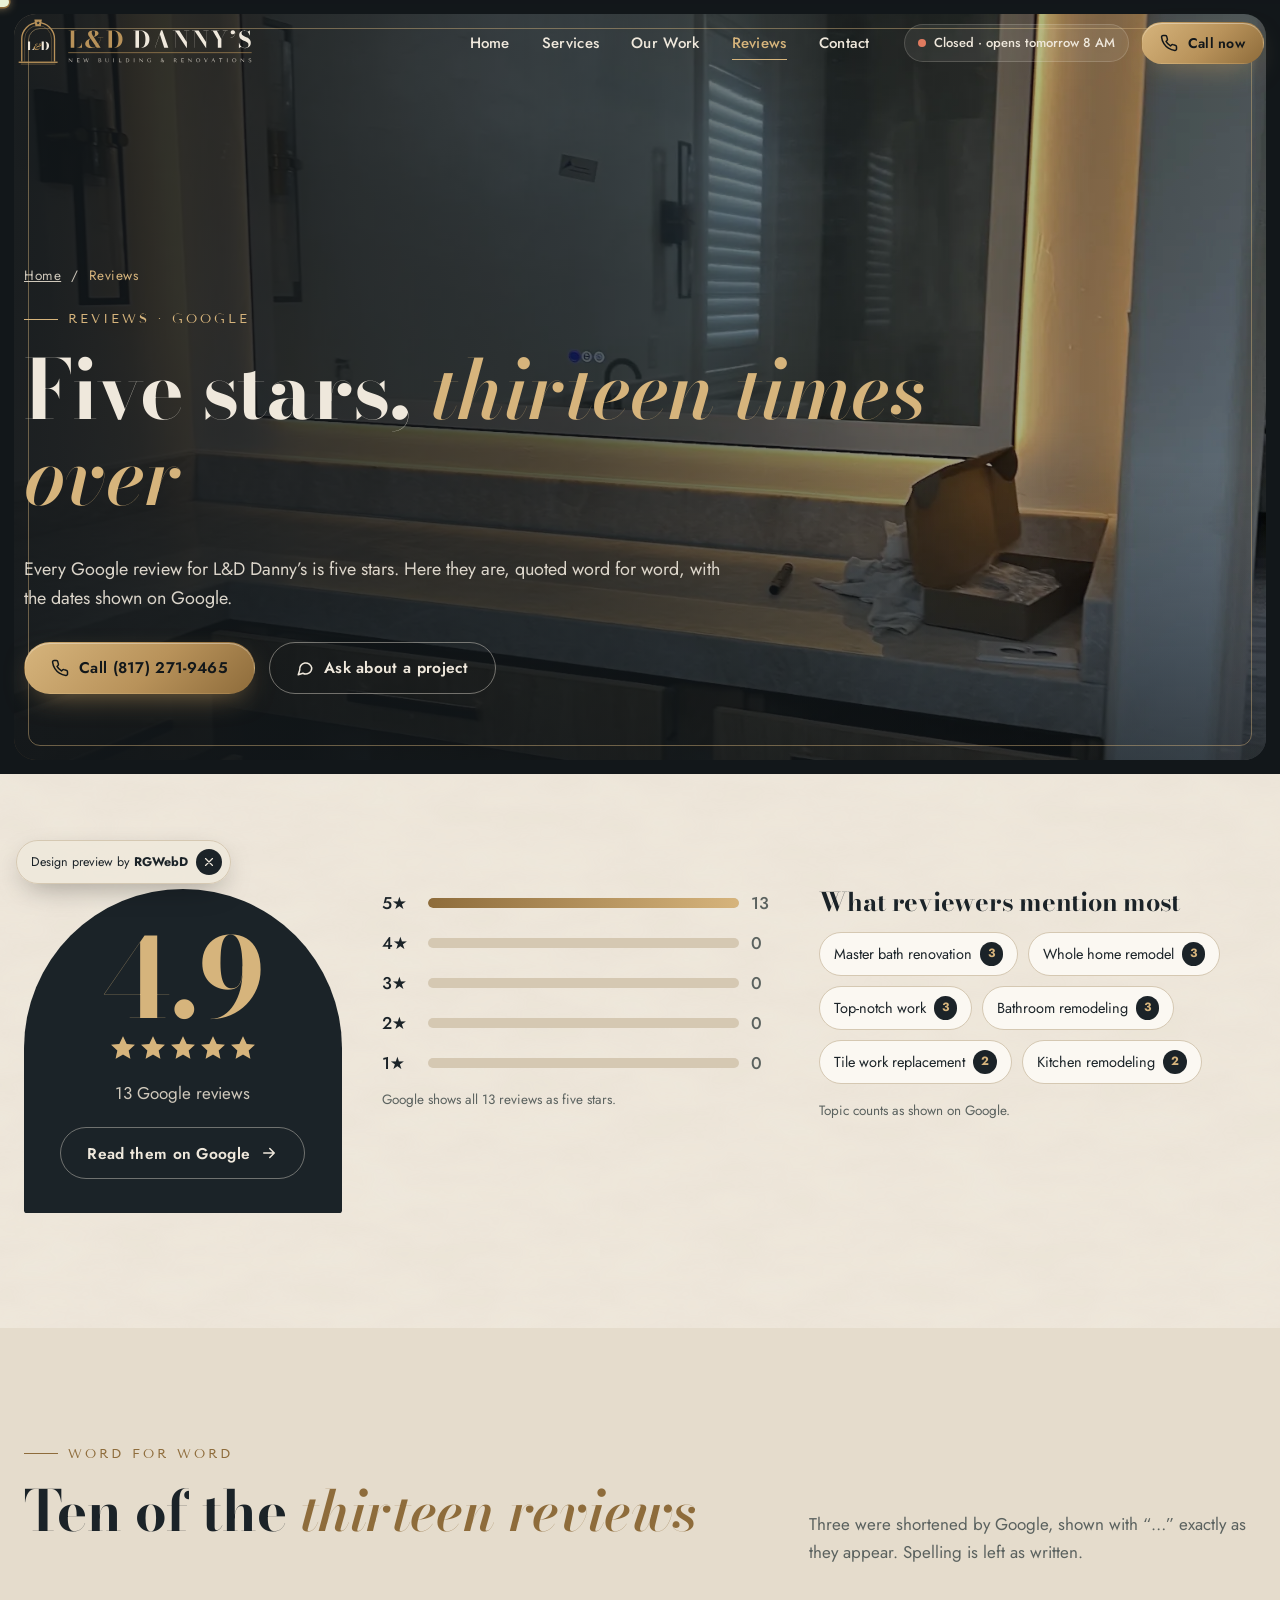
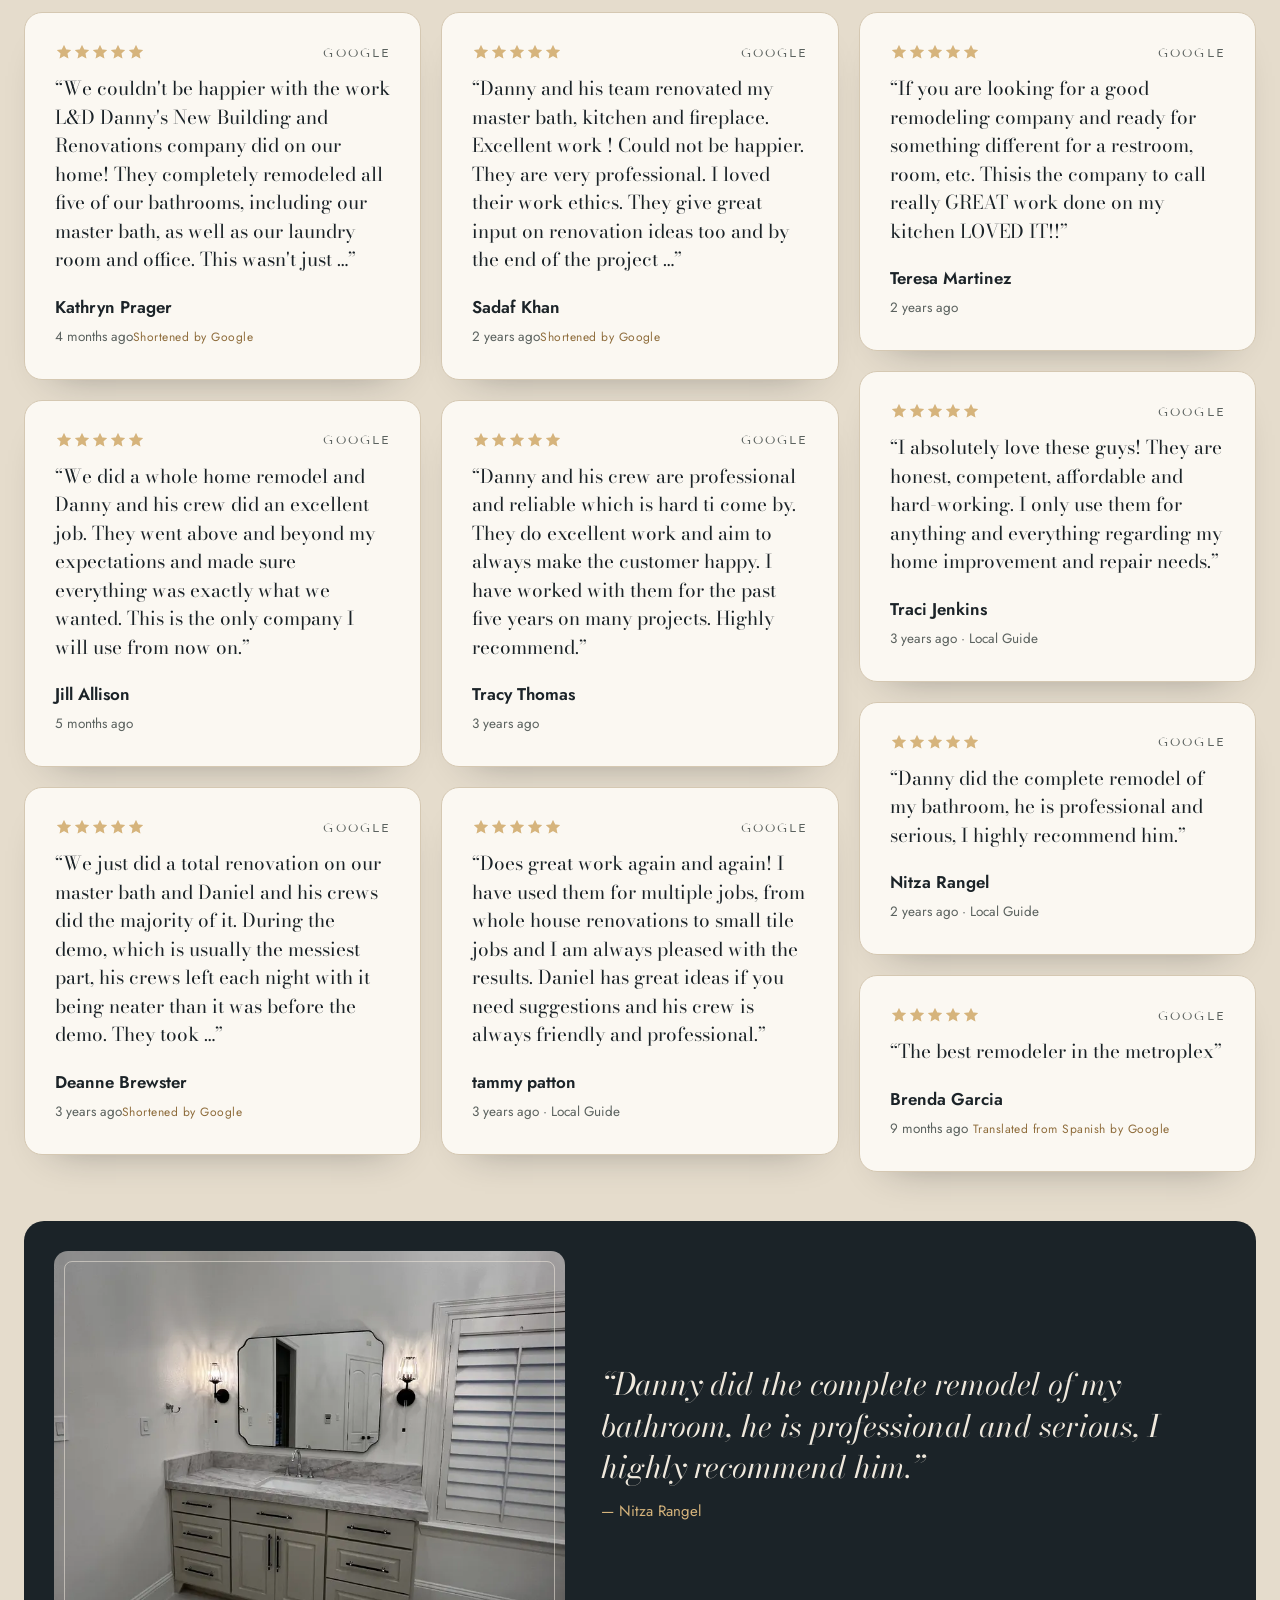
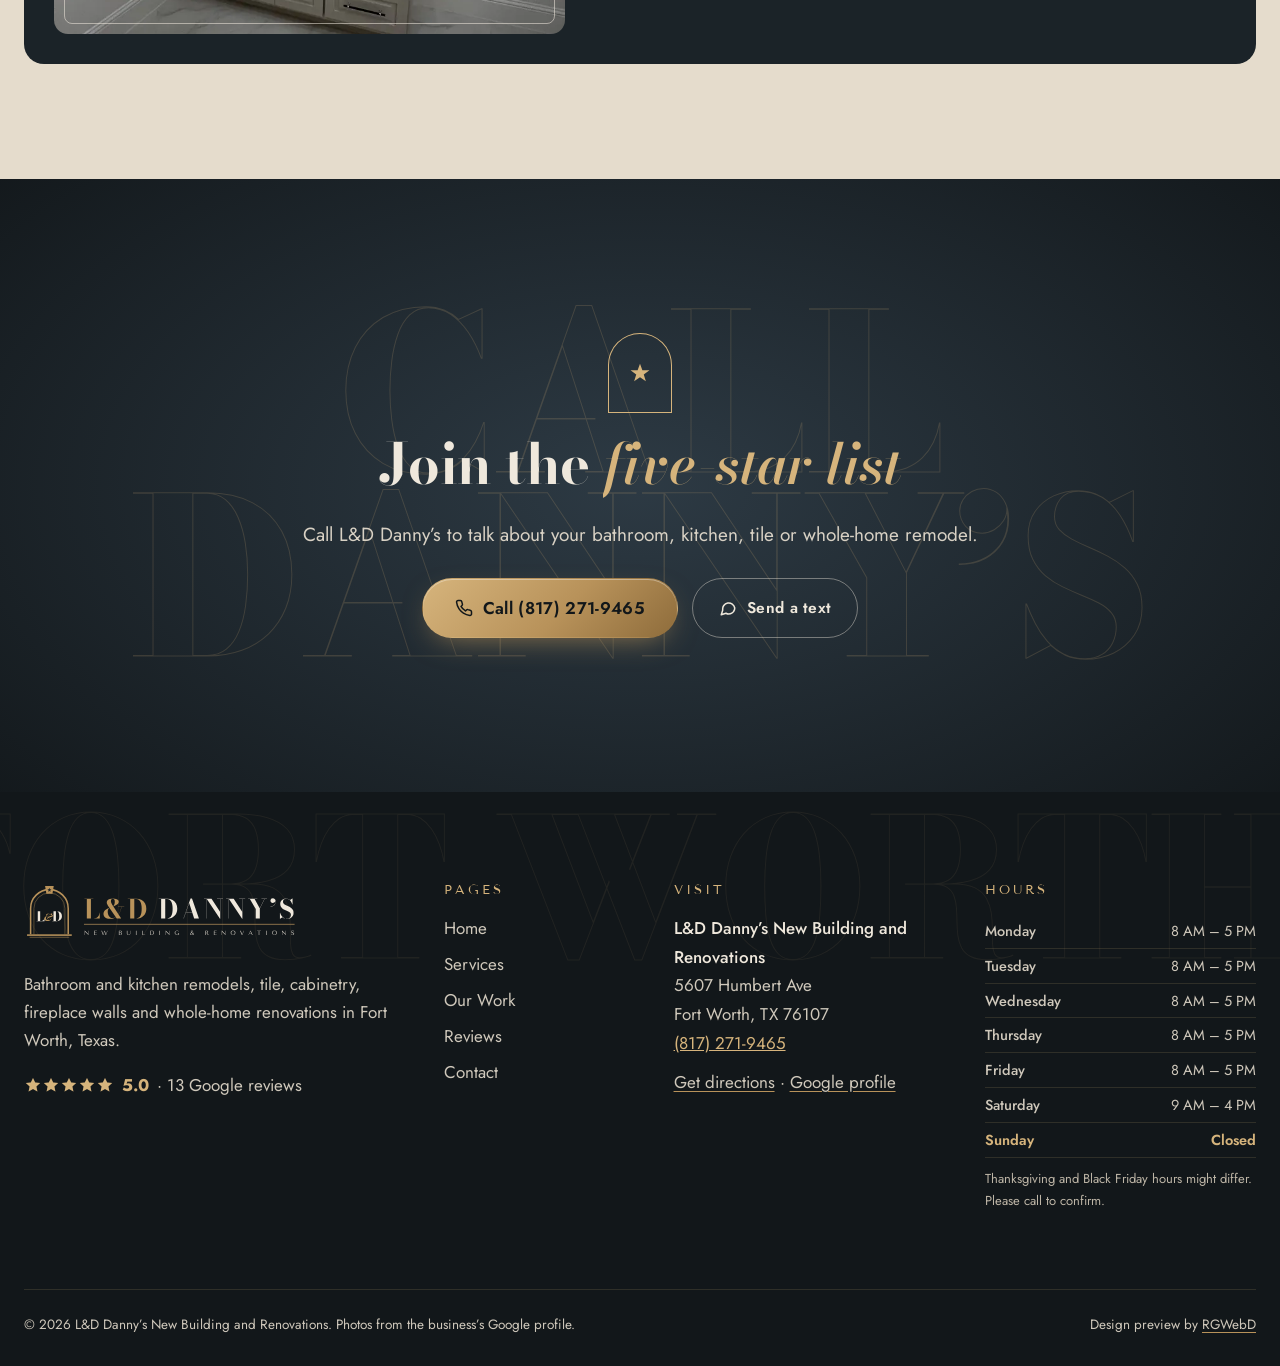
==== reviews.html @ 27d524bd "L&D Danny's demo site: first build" ====
<!doctype html><html lang="en"><head><meta charset="utf-8"><meta name="viewport" content="width=device-width,initial-scale=1">
<title>Reviews: 5.0 Stars on Google | L&amp;D Danny’s, Fort Worth</title><meta name="description" content="All 13 Google reviews for L&amp;D Danny’s New Building and Renovations are five stars. Read them word for word."><link rel="canonical" href="https://rgwebd.github.io/lddannys/reviews.html">
<meta property="og:type" content="website"><meta property="og:site_name" content="L&amp;D Danny’s New Building and Renovations"><meta property="og:title" content="Reviews: 5.0 Stars on Google | L&amp;D Danny’s, Fort Worth"><meta property="og:description" content="All 13 Google reviews for L&amp;D Danny’s New Building and Renovations are five stars. Read them word for word."><meta property="og:url" content="https://rgwebd.github.io/lddannys/reviews.html"><meta property="og:image" content="https://rgwebd.github.io/lddannys/assets/og-image.jpg"><meta property="og:image:width" content="1200"><meta property="og:image:height" content="630">
<meta name="twitter:card" content="summary_large_image"><meta name="twitter:title" content="Reviews: 5.0 Stars on Google | L&amp;D Danny’s, Fort Worth"><meta name="twitter:description" content="All 13 Google reviews for L&amp;D Danny’s New Building and Renovations are five stars. Read them word for word."><meta name="twitter:image" content="https://rgwebd.github.io/lddannys/assets/og-image.jpg">
<meta name="theme-color" content="#1B2328"><link rel="icon" href="favicon.ico" sizes="any"><link rel="icon" type="image/svg+xml" href="assets/brand/favicon.svg"><link rel="apple-touch-icon" href="apple-touch-icon.png">
<link rel="preconnect" href="https://fonts.googleapis.com"><link rel="preconnect" href="https://fonts.gstatic.com" crossorigin>
<link rel="stylesheet" href="https://fonts.googleapis.com/css2?family=Bodoni+Moda:ital,opsz,wght@0,6..96,500..800;1,6..96,500..700&family=Jost:wght@400;500;600&family=Tenor+Sans&display=swap">
<link rel="stylesheet" href="assets/styles.css"><script type="application/ld+json">{"@context": "https://schema.org", "@type": ["HomeAndConstructionBusiness", "GeneralContractor"], "@id": "https://rgwebd.github.io/lddannys/#business", "name": "L&D Danny’s New Building and Renovations", "alternateName": "L&D DANNY’S NEW BUILDING AND RENOVATIONS", "url": "https://rgwebd.github.io/lddannys/", "telephone": "+1-817-271-9465", "image": ["https://rgwebd.github.io/lddannys/assets/img/g08-1600.webp", "https://rgwebd.github.io/lddannys/assets/img/g15-1600.webp"], "logo": "https://rgwebd.github.io/lddannys/assets/brand/favicon-512.png", "address": {"@type": "PostalAddress", "streetAddress": "5607 Humbert Ave", "addressLocality": "Fort Worth", "addressRegion": "TX", "postalCode": "76107", "addressCountry": "US"}, "geo": {"@type": "GeoCoordinates", "latitude": 32.7185411, "longitude": -97.4066008}, "hasMap": "https://www.google.com/maps/place/L%26D+DANNY%E2%80%99S+NEW+BUILDING+AND+RENOVATIONS/@32.7185411,-97.4066008,14z/data=!4m6!3m5!1s0x864e73c94cb11ab7:0x7b06e44c6ac338e5!8m2!3d32.7185411!4d-97.4066008!16s%2Fg%2F11v3kzjpg_", "areaServed": {"@type": "City", "name": "Fort Worth, TX"}, "openingHoursSpecification": [{"@type": "OpeningHoursSpecification", "dayOfWeek": ["Monday", "Tuesday", "Wednesday", "Thursday", "Friday"], "opens": "08:00", "closes": "17:00"}, {"@type": "OpeningHoursSpecification", "dayOfWeek": "Saturday", "opens": "09:00", "closes": "16:00"}], "aggregateRating": {"@type": "AggregateRating", "ratingValue": "5.0", "reviewCount": 13, "bestRating": "5", "worstRating": "1"}, "amenityFeature": [{"@type": "LocationFeatureSpecification", "name": "Wheelchair-accessible entrance", "value": true}, {"@type": "LocationFeatureSpecification", "name": "Wheelchair-accessible parking lot", "value": true}], "knowsAbout": ["Bathroom remodeling", "Master bath renovation", "Kitchen remodeling", "Tile installation", "Cabinetry and vanities", "Fireplace and feature walls", "Whole-home remodeling"], "hasOfferCatalog": {"@type": "OfferCatalog", "name": "Remodeling services", "itemListElement": [{"@type": "Offer", "itemOffered": {"@type": "Service", "name": "Bathroom remodels"}}, {"@type": "Offer", "itemOffered": {"@type": "Service", "name": "Kitchen remodels"}}, {"@type": "Offer", "itemOffered": {"@type": "Service", "name": "Tile work"}}, {"@type": "Offer", "itemOffered": {"@type": "Service", "name": "Cabinetry and vanities"}}, {"@type": "Offer", "itemOffered": {"@type": "Service", "name": "Fireplace and feature walls"}}, {"@type": "Offer", "itemOffered": {"@type": "Service", "name": "Whole-home remodels"}}]}, "review": [{"@type": "Review", "author": {"@type": "Person", "name": "Kathryn Prager"}, "reviewRating": {"@type": "Rating", "ratingValue": "5", "bestRating": "5"}, "reviewBody": "We couldn't be happier with the work L&D Danny's New Building and Renovations company did on our home! They completely remodeled all five of our bathrooms, including our master bath, as well as our laundry room and office. This wasn't just …", "publisher": {"@type": "Organization", "name": "Google"}}, {"@type": "Review", "author": {"@type": "Person", "name": "Jill Allison"}, "reviewRating": {"@type": "Rating", "ratingValue": "5", "bestRating": "5"}, "reviewBody": "We did a whole home remodel and Danny and his crew did an excellent job. They went above and beyond my expectations and made sure everything was exactly what we wanted. This is the only company I will use from now on.", "publisher": {"@type": "Organization", "name": "Google"}}, {"@type": "Review", "author": {"@type": "Person", "name": "Deanne Brewster"}, "reviewRating": {"@type": "Rating", "ratingValue": "5", "bestRating": "5"}, "reviewBody": "We just did a total renovation on our master bath and Daniel and his crews did the majority of it. During the demo, which is usually the messiest part, his crews left each night with it being neater than it was before the demo. They took …", "publisher": {"@type": "Organization", "name": "Google"}}, {"@type": "Review", "author": {"@type": "Person", "name": "Sadaf Khan"}, "reviewRating": {"@type": "Rating", "ratingValue": "5", "bestRating": "5"}, "reviewBody": "Danny and his team renovated my master bath, kitchen and fireplace. Excellent work ! Could not be happier. They are very professional. I loved their work ethics. They give great input on renovation ideas too and by the end of the project …", "publisher": {"@type": "Organization", "name": "Google"}}, {"@type": "Review", "author": {"@type": "Person", "name": "Tracy Thomas"}, "reviewRating": {"@type": "Rating", "ratingValue": "5", "bestRating": "5"}, "reviewBody": "Danny and his crew are professional and reliable which is hard ti come by. They do excellent work and aim to always make the customer happy. I have worked with them for the past five years on many projects. Highly recommend.", "publisher": {"@type": "Organization", "name": "Google"}}, {"@type": "Review", "author": {"@type": "Person", "name": "tammy patton"}, "reviewRating": {"@type": "Rating", "ratingValue": "5", "bestRating": "5"}, "reviewBody": "Does great work again and again! I have used them for multiple jobs, from whole house renovations to small tile jobs and I am always pleased with the results. Daniel has great ideas if you need suggestions and his crew is always friendly and professional.", "publisher": {"@type": "Organization", "name": "Google"}}, {"@type": "Review", "author": {"@type": "Person", "name": "Teresa Martinez"}, "reviewRating": {"@type": "Rating", "ratingValue": "5", "bestRating": "5"}, "reviewBody": "If you are looking for a good remodeling company and ready for something different for a restroom, room, etc. Thisis the company to call really GREAT work done on my kitchen LOVED IT!!", "publisher": {"@type": "Organization", "name": "Google"}}, {"@type": "Review", "author": {"@type": "Person", "name": "Traci Jenkins"}, "reviewRating": {"@type": "Rating", "ratingValue": "5", "bestRating": "5"}, "reviewBody": "I absolutely love these guys! They are honest, competent, affordable and hard-working. I only use them for anything and everything regarding my home improvement and repair needs.", "publisher": {"@type": "Organization", "name": "Google"}}, {"@type": "Review", "author": {"@type": "Person", "name": "Nitza Rangel"}, "reviewRating": {"@type": "Rating", "ratingValue": "5", "bestRating": "5"}, "reviewBody": "Danny did the complete remodel of my bathroom, he is professional and serious, I highly recommend him.", "publisher": {"@type": "Organization", "name": "Google"}}, {"@type": "Review", "author": {"@type": "Person", "name": "Brenda Garcia"}, "reviewRating": {"@type": "Rating", "ratingValue": "5", "bestRating": "5"}, "reviewBody": "The best remodeler in the metroplex", "publisher": {"@type": "Organization", "name": "Google"}}]}</script><script type="application/ld+json">{"@context": "https://schema.org", "@type": "BreadcrumbList", "itemListElement": [{"@type": "ListItem", "position": 1, "name": "Home", "item": "https://rgwebd.github.io/lddannys/"}, {"@type": "ListItem", "position": 2, "name": "Reviews", "item": "https://rgwebd.github.io/lddannys/reviews.html"}]}</script></head>
<body class="inner"><a class="skip" href="#main">Skip to content</a>
<div class="lvl" aria-hidden="true"><i></i><b></b></div>
<header class="hdr"><div class="hdr-in">
<a class="brand" href="index.html" aria-label="L&amp;D Danny’s home"><svg class="lgo" role="img" aria-label="L&amp;D Danny’s New Building and Renovations" xmlns="http://www.w3.org/2000/svg" viewBox="0 0 538 122" width="538" height="122"><g transform="translate(0,0) scale(0.5)"><path d="M26 206 V104.0 A74.0 74.0 0 0 1 174 104.0 V206" fill="none" stroke="#B8925A" stroke-width="6" stroke-linejoin="miter"/><path d="M39 206 V104.0 A61.0 61.0 0 0 1 161 104.0 V206" fill="none" stroke="#B8925A" stroke-width="1.6"/><path d="M83.0 16 H117.0 L112.0 46 H88.0Z" fill="#B8925A"/><path d="M100.00,22.90 L102.12,28.58 L108.18,28.84 L103.44,32.62 L105.05,38.46 L100.00,35.11 L94.95,38.46 L96.56,32.62 L91.82,28.84 L97.88,28.58Z" fill="#1B2328"/><rect x="12" y="206" width="176" height="6" fill="#B8925A"/><rect x="22" y="216" width="156" height="2" fill="#B8925A"/><path d="M49.4719217108494 154.0V153.6099031982422H54.1531277655369V115.3900968017578H49.4719217108494V115.0H68.3407742499119V115.3900968017578H63.66774238956034V153.6099031982422H67.6283481144911Q70.40488674286811 153.6099031982422 72.57081020478218 152.7797741699219Q74.73673366669624 151.94964514160156 76.30956386689155 150.4338645019531Q77.88239406708686 148.91808386230468 78.87891460885538 146.84404193115233Q79.87543515062391 144.77 80.29413607835829 142.3H80.6864236081025V154.0Z M129.0225822476657 115.0Q135.38646123233377 115.0 139.91658233089044 117.4087451171875Q144.44670342944713 119.817490234375 146.85576754551056 124.19942651367188Q149.26483166157396 128.58136279296875 149.26483166157396 134.5Q149.26483166157396 138.94547790527344 147.8247995841609 142.53254162597656Q146.38476750674783 146.1196053466797 143.71748076358378 148.68596197509765Q141.05019402041972 151.25231860351562 137.32320018497052 152.6261593017578Q133.59620634952128 154.0 129.0175054217869 154.0H111.41120171084941V153.6099031982422H116.0924077655369V115.3900968017578H111.41120171084941V115.0ZM125.60702238956034 153.6099031982422H129.0175054217869Q131.7490717059666 153.6099031982422 133.61259996524393 152.13011614990234Q135.4761282245213 150.6503291015625 136.5965228778416 148.03216845703125Q137.7169175311619 145.4140078125 138.21466264834942 141.94387030029296Q138.7124077655369 138.47373278808593 138.7124077655369 134.49108709716796Q138.7124077655369 130.52148980025203 138.1461785785252 127.05662477460731Q137.57994939151348 123.5917597489626 136.40152287784161 120.97071532370005Q135.22309636416972 118.3496708984375 133.39508403506818 116.86988385009765Q131.5670717059666 115.3900968017578 129.0175054217869 115.3900968017578H125.60702238956034Z" fill="#EFE8DC"/><path d="M101.526160390625 144.40183504882813Q101.20979041015624 145.03457005859377 100.56488789550781 145.72814259277345Q99.91998538085937 146.42171512695313 98.9141003515625 146.89626514648438Q97.90821532226562 147.37081516601563 96.5048403125 147.37081516601563Q95.3123802734375 147.37081516601563 94.19698522460936 146.92060263183595Q93.08159017578124 146.47039009765626 92.35962514648438 145.4523400390625Q91.6376601171875 144.43428998046875 91.6376601171875 142.7632249121094Q91.6376601171875 140.24850491210938 93.45069261230468 138.48415481445312Q95.26372510742186 136.7198047167969 98.73564526367187 135.58412471679688Q99.83075041015624 135.22719968750002 101.15300541992187 134.80537469726562Q102.4752604296875 134.38354970703125 103.898920390625 133.92116224121094Q105.3225803515625 133.45877477539062 106.72596031249999 132.97204982421874Q108.12934027343749 132.4853248730469 109.38669532226561 132.03104990234377Q110.55482530273437 131.5848849511719 111.68238538085937 131.0576Q112.80994545898437 130.53031504882813 113.56435304199218 129.73128255371094Q114.31876062499998 128.93225005859375 114.31876062499998 127.69923497070313Q114.31876062499998 126.14984495117189 113.15063312011718 125.24129748535157Q111.98250561523437 124.33275001953126 110.303320625 124.33275001953126Q109.49211072265624 124.33275001953126 109.12707567382812 124.57611497070313Q110.01126584960937 124.94115001953126 110.4452484423828 125.56171009765626Q110.87923103515624 126.18227017578126 110.87923103515624 126.94478530273439Q110.87923103515624 127.82087041015626 110.34790097656249 128.49416046875Q109.81657091796873 129.16745052734376 108.98915583007812 129.5284330419922Q108.16174074218749 129.88941555664064 107.25320565429686 129.88941555664064Q105.97153044921873 129.88941555664064 105.14006282714843 129.17557044921875Q104.30859520507812 128.4617253417969 104.30859520507812 127.30983520507813Q104.30859520507812 126.1985001171875 105.02650274902342 125.42786506835938Q105.74441029296874 124.65723001953126 106.82329540039062 124.24352Q107.63449044921875 123.89470499023439 108.53086050781249 123.7851924951172Q109.42723056640624 123.67568000000001 110.12486553710937 123.67568000000001Q111.69859056640624 123.67568000000001 112.94377811035156 124.19890251464844Q114.18896565429687 124.72212502929688 114.91093068359373 125.89430259277344Q115.63289571289062 127.06648015625001 115.63289571289062 129.07824031250001Q115.63289571289062 131.195440625 114.76087056640624 132.70425826660158Q113.88884541992186 134.21307590820314 112.17318267089843 135.31630345214845Q110.45751992187499 136.41953099609375 107.934719609375 137.3361860058594Q106.81526459960936 137.7661259667969 105.50110970703125 138.2244608984375Q104.18695481445312 138.68279583007813 102.79573245605468 139.13707575195315Q101.40451009765624 139.59135567382813 100.07413021484373 140.03346561523438Q98.74375033203124 140.47557555664062 97.57562035156249 140.88929052734375Q96.52107025390625 141.2381055371094 95.6530803125 141.70860302246095Q94.78509037109374 142.1791005078125 94.28213795410156 142.82806545898438Q93.77918553710937 143.47703041015626 93.77918553710937 144.34502530273437Q93.77918553710937 145.5456052636719 94.67962298339843 146.07289269042968Q95.58006042968749 146.6001801171875 96.66708031249999 146.6001801171875Q97.87577029296874 146.6001801171875 98.73969779785156 146.14996263183593Q99.60362530273437 145.6997451464844 100.14712781738281 145.10757013671878Q100.69063033203125 144.51539512695314 100.90154035156249 144.08546506835938ZM97.06454553710937 129.8408198046875Q98.01365547851562 129.8408198046875 98.65045044921874 129.28920231933594Q99.28724541992187 128.73758483398439 99.28724541992187 127.85336990234376Q99.28724541992187 126.88802506835938 98.4800880517578 126.3039526513672Q97.67293068359373 125.71988023437501 96.37499583007812 125.71988023437501Q94.93105091796875 125.71988023437501 93.66963343261719 126.44996270996094Q92.40821594726562 127.18004518554689 91.64163343261717 128.47796766113282Q90.87505091796874 129.77589013671877 90.87505091796874 131.49563512695312Q90.87505091796874 131.99048000000002 90.98051087890624 132.52182986328125Q91.08597083984374 133.05317972656252 91.30500573242186 133.572359609375Q92.03508573242186 133.45067960937502 92.76516573242186 133.38983960937503Q93.49524573242186 133.32899960937502 93.86028573242187 133.32899960937502Q95.32044573242186 133.32899960937502 95.32044573242186 134.180759609375Q95.32044573242186 134.62691960937502 94.91484573242187 134.82971960937502Q94.50924573242187 135.03251960937502 94.06308573242187 135.03251960937502Q93.29244573242187 135.03251960937502 92.50152573242187 134.687759609375Q91.71060573242187 134.342999609375 91.26444573242186 134.140199609375Q89.82860588867186 134.667479609375 88.69697099609374 135.92483713378908Q87.56533610351562 137.18219465820314 86.92042616210937 138.88165469726565Q86.27551622070311 140.58111473632815 86.27551622070311 142.519879765625Q86.27551622070311 145.00214978515626 87.3868686376953 146.66916479492187Q88.49822105468749 148.3361798046875 90.56679095703124 149.18793980468752Q92.635360859375 150.0396998046875 95.45834082031249 150.0396998046875Q97.54313571289062 150.0396998046875 99.48596317871093 149.57325732910158Q101.42879064453123 149.10681485351563 102.96195814941404 148.1739323779297Q104.49512565429687 147.24104990234375 105.40772317871094 145.81739489257814Q106.32032070312499 144.3937398828125 106.32032070312499 142.4955398046875Q106.32032070312499 140.97048479492187 105.5821282080078 139.49409732910158Q104.84393571289061 138.01770986328125 102.97007064453123 137.12538491210938L103.46490561523436 136.74412487304687Q105.2495406640625 137.6689047558594 106.20269818847655 139.25885725097658Q107.15585571289061 140.84880974609376 107.15585571289061 142.87680974609376Q107.15585571289061 144.79124471679688 106.2513682080078 146.68133725097658Q105.346880703125 148.57142978515625 103.51762816894531 150.11675984375Q101.68837563476562 151.66208990234375 98.93841803222656 152.59496495117187Q96.1884604296875 153.52784 92.48129524414061 153.52784Q88.83901021484374 153.52784 85.9795401171875 152.51789500976562Q83.12007001953124 151.50795001953125 81.47334243652344 149.5286249902344Q79.82661485351562 147.5492999609375 79.82661485351562 144.62898986328125Q79.82661485351562 142.00070978515626 81.17725493164062 139.80641972656252Q82.52789500976561 137.61212966796876 84.98175520507812 136.05868463867188Q87.43561540039062 134.505239609375 90.73716573242187 133.815719609375Q88.895760546875 133.16675465820313 88.03183799316406 132.02295968750002Q87.16791543945311 130.87916471679688 87.16791543945311 129.58935473632812Q87.16791543945311 127.8939398046875 88.36443791503905 126.76230986328126Q89.56096039062498 125.63067992187501 91.36993787597655 125.05877996093751Q93.17891536132811 124.48688000000001 95.077120390625 124.48688000000001Q97.64050050781249 124.48688000000001 98.9140879736328 125.39948247558596Q100.18767543945312 126.31208495117188 100.18767543945312 127.74791489257814Q100.18767543945312 129.19185485351562 99.14528046875 129.88137732910155Q98.10288549804687 130.5708998046875 97.05643056640625 130.5708998046875Z" fill="#B8925A"/></g><path d="M118.96909033203124 72.0V71.6099031982422H123.64426452636718V33.390096801757814H118.96909033203124V33.0H136.3842645263672V33.390096801757814H131.7172645263672V71.6099031982422H136.96887097167968Q139.83778387451173 71.6099031982422 141.91926129150391 70.77977416992188Q144.0007387084961 69.94964514160156 145.39562902832031 68.43386450195312Q146.79051934814453 66.91808386230468 147.5870403137207 64.84404193115233Q148.38356127929688 62.769999999999996 148.6695612792969 60.3H149.06374517822266V72.0ZM182.454 72.0 165.242 46.519999999999996Q164.228 45.038 163.539 43.254956451416014Q162.85 41.47191290283203 162.85 40.119912902832034Q162.85 37.77991290283203 164.39049999999997 36.06391290283203Q165.93099999999998 34.347912902832036 168.69349999999997 33.41395645141602Q171.456 32.480000000000004 175.12199999999999 32.480000000000004Q178.554 32.480000000000004 181.09550000000002 33.26650000000001Q183.637 34.053000000000004 185.028 35.483000000000004Q186.41899999999998 36.913000000000004 186.41899999999998 38.863Q186.41899999999998 40.67 185.52980484008788 41.99415322875977Q184.64060968017577 43.31830645751953 183.0900887145996 44.31913388061524Q181.53956774902343 45.31996130371094 179.5429596862793 46.137114532470704Q177.54635162353514 46.95426776123047 175.33635162353517 47.75135485839844L175.14278063964844 47.49647741699219Q175.88378063964842 46.98947741699219 176.69108547973633 46.105108062744144Q177.4983903198242 45.2207387084961 178.05219515991212 43.51086935424805Q178.606 41.801 178.606 38.85Q178.606 37.38843548583984 178.307 36.00674194335937Q178.00799999999998 34.62504840087891 177.22799999999998 33.729180664062504Q176.44799999999998 32.8333129272461 174.992 32.8333129272461Q173.575 32.8333129272461 172.7105 33.601224212646486Q171.846 34.36913549804688 171.45600000000002 35.544872589111336Q171.066 36.720609680175784 171.066 37.94408709716797Q171.066 39.49108709716797 172.132 41.75754354858398Q173.19799999999998 44.024 174.862 46.519999999999996L191.26982257080078 71.6099031982422H197.742V72.0ZM169.142 72.52Q165.034 72.52 162.18904354858398 71.28295645141601Q159.34408709716797 70.04591290283203 157.86858709716796 67.85541290283203Q156.39308709716795 65.66491290283203 156.39308709716795 62.83091290283203Q156.39308709716795 60.38691290283203 157.403 58.512869354248046Q158.41291290283203 56.63882580566406 159.96882580566407 55.26323870849609Q161.5247387084961 53.887651611328124 163.22160806274414 52.947564514160156Q164.91847741699218 52.00747741699219 166.33343386840818 51.42489031982422Q167.7483903198242 50.842303222656255 168.42439031982423 50.53030322265625L168.57635162353515 50.80226776123047Q167.34135162353516 51.48235485839844 166.48650323486328 52.53998388671875Q165.6316548461914 53.597612915039065 165.1928064575195 55.12528549194336Q164.75395806884765 56.65295806884765 164.75395806884765 58.76304516601563Q164.75395806884765 60.970041931152345 165.3242838745117 63.12969192504883Q165.8946096801758 65.28934191894531 167.01297903442384 67.05101449584961Q168.13134838867188 68.8126870727539 169.78067419433594 69.86679513549805Q171.43 70.92090319824219 173.56199999999998 70.92090319824219Q176.23739031982421 70.92090319824219 178.74378063964843 69.69296932983399Q181.25017095947265 68.46503546142579 183.41782257080078 66.28494998168946Q185.5854741821289 64.10486450195313 187.282712890625 61.222409667968755Q188.97995159912108 58.33995483398438 190.06545159912108 55.006956451416016Q191.15095159912107 51.673958068847654 191.47112579345702 48.161741943359374H191.86122259521483Q191.51987420654297 51.63756774902344 190.3964822692871 55.12230645751953Q189.27309033203124 58.607045166015624 187.3851112976074 61.729827423095706Q185.49713226318357 64.85260968017579 182.8352838745117 67.28639193725587Q180.17343548583983 69.72017419433594 176.7507177429199 71.12008709716797Q173.328 72.52 169.142 72.52ZM184.742 48.47009680175781V48.08H197.22199999999998V48.47009680175781ZM220.91534135224595 33.0Q227.09826452636716 33.0 231.52115180474937 35.457Q235.9440390831316 37.914 238.3116082561654 42.308Q240.6791774291992 46.702 240.6791774291992 52.5Q240.6791774291992 56.855000000000004 239.26422097778317 60.43Q237.84926452636716 64.005 235.23626452636717 66.5985Q232.62326452636717 69.19200000000001 228.98976452636717 70.596Q225.35626452636717 72.0 220.91026452636717 72.0H204.27509033203123V71.6099031982422H208.95026452636716V33.390096801757814H204.27509033203123V33.0ZM217.02326452636717 71.6099031982422H220.91026452636717Q223.91326452636716 71.6099031982422 225.96076452636714 70.08186126708985Q228.00826452636716 68.5538193359375 229.24326452636717 65.8964515991211Q230.47826452636718 63.23908386230469 231.02426452636718 59.787041931152345Q231.57026452636717 56.335 231.57026452636717 52.49108709716797Q231.57026452636717 48.65608709716797 230.95276452636716 45.21047142746673Q230.33526452636715 41.76485575776549 229.04826452636718 39.105518210914Q227.76126452636717 36.4461806640625 225.74626452636716 34.91813873291016Q223.73126452636717 33.390096801757814 220.91026452636717 33.390096801757814H217.02326452636717Z" fill="#B8925A"/><path d="M281.807341352246 33.0Q287.99026452636724 33.0 292.4131518047494 35.457Q296.83603908313165 37.914 299.20360825616547 42.308Q301.5711774291992 46.702 301.5711774291992 52.5Q301.5711774291992 56.855000000000004 300.1562209777832 60.43Q298.7412645263672 64.005 296.1282645263672 66.5985Q293.5152645263672 69.19200000000001 289.8817645263672 70.596Q286.2482645263672 72.0 281.8022645263672 72.0H265.1670903320313V71.6099031982422H269.8422645263672V33.390096801757814H265.1670903320313V33.0ZM277.9152645263672 71.6099031982422H281.8022645263672Q284.80526452636724 71.6099031982422 286.8527645263672 70.08186126708985Q288.9002645263672 68.5538193359375 290.1352645263672 65.8964515991211Q291.37026452636724 63.23908386230469 291.91626452636723 59.787041931152345Q292.4622645263672 56.335 292.4622645263672 52.49108709716797Q292.4622645263672 48.65608709716797 291.8447645263672 45.21047142746673Q291.2272645263672 41.76485575776549 289.94026452636723 39.105518210914Q288.65326452636725 36.4461806640625 286.63826452636727 34.91813873291016Q284.6232645263672 33.390096801757814 281.8022645263672 33.390096801757814H277.9152645263672ZM318.38648065185555 59.513745178222656V59.12364837646484H333.55649359130865V59.513745178222656ZM330.5478322753907 32.22817419433594 344.1996548461915 71.6099031982422H347.98491937255864V72.0H330.2354387207032V71.6099031982422H334.85674194335945L325.00426776123055 41.14026452636719L314.3004903564454 71.6099031982422H320.34726452636727V72.0H308.89909033203134V71.6099031982422H313.8432600968724L327.70260644531254 32.22817419433594ZM359.67275488281257 33.0V71.6099031982422H365.70066778564455V72.0H354.0610903320313V71.6099031982422H359.26630969238283V33.390096801757814H354.0610903320313V33.0ZM391.59592907714847 33.0V33.390096801757814H386.1318419799805V72.52H385.61579685661593L359.4041387329102 33.0H369.0111387329102L385.7294838867188 58.74556451416016V33.388637510362145H379.78626776123053V33.0ZM403.27475488281254 33.0V71.6099031982422H409.3026677856446V72.0H397.66309033203135V71.6099031982422H402.86830969238287V33.390096801757814H397.66309033203135V33.0ZM435.1979290771485 33.0V33.390096801757814H429.7338419799805V72.52H429.217796856616L403.00613873291024 33.0H412.6131387329102L429.33148388671884 58.74556451416016V33.388637510362145H423.38826776123057V33.0ZM451.3010903320313 72.0V71.6099031982422H455.97700323486333V53.283534625647604L444.45570324707035 33.390096801757814H440.9100032348633V33.0H459.1100032348633V33.390096801757814H453.8116161499024L463.8226516113282 51.6912935180664L473.0678677368164 33.390096801757814H467.21904840087893V33.0H478.09000323486333V33.390096801757814H473.55492260742193L464.03700323486333 52.1493935546875V71.6099031982422H469.25000323486336V72.0ZM484.86 48.61078387451172V48.21251287841797Q487.2519515991211 48.21251287841797 489.2245790100098 47.32853707885742Q491.19720642089845 46.44456127929687 492.5425096435547 44.85023870849609Q493.88781286621094 43.25591613769531 494.4299225463867 41.10872421264648Q494.97203222656253 38.961532287597656 494.49886126708986 36.42210003662109H494.6407774047852Q494.69760321044924 37.648138732910155 494.00953869628904 38.742896789550784Q493.3214741821289 39.837654846191406 492.1683887023926 40.5268274230957Q491.01530322265626 41.216 489.67 41.216Q487.421 41.216 486.1925 39.8315Q484.964 38.446999999999996 484.964 36.588Q484.964 35.339999999999996 485.6465 34.280499999999996Q486.329 33.221 487.47950000000003 32.5905Q488.63 31.96 490.00800000000004 31.96Q491.41200000000003 31.96 492.6015 32.759869354248046Q493.791 33.55973870849609 494.4995 35.024651611328125Q495.208 36.48956451416015 495.208 38.517564514160156Q495.208 41.32482580566406 493.947 43.614130645751956Q492.68600000000004 45.90343548583984 490.3655 47.25710968017578Q488.045 48.61078387451172 484.86 48.61078387451172ZM517.4536580810546 72.77182580566407Q514.5320064697265 72.77182580566407 512.3637887268067 71.82208709716798Q510.1955709838867 70.87234838867188 508.6411354980469 69.25960968017579L503.96566455078124 72.52H503.6041774291992V60.29591290283203H504.01618713378906Q504.75792584228515 62.5616064453125 505.85066455078123 64.71197418212891Q506.9434032592773 66.86234191894532 508.5137935791015 68.58947094726562Q510.08418389892574 70.31659997558594 512.2211822814941 71.3361644897461Q514.3581806640625 72.35572900390625 517.196612915039 72.35572900390625Q519.6844387207032 72.35572900390625 521.4784387207031 71.37609997558593Q523.2724387207031 70.39647094726563 524.2364822692871 68.66823385620117Q525.200525817871 66.93999676513673 525.200525817871 64.67912902832032Q525.200525817871 62.56012902832031 524.060612915039 61.132172576904296Q522.920700012207 59.70421612548828 521.050743560791 58.666259674072265Q519.1807871093749 57.62830322265625 516.9379177551269 56.6984338684082Q514.6950484008789 55.76856451416016 512.4521790466308 54.687151611328126Q510.2093096923828 53.60573870849609 508.33935324096683 52.08232580566406Q506.4693967895508 50.558912902832034 505.3294838867188 48.33145645141602Q504.1895709838867 46.104 504.1895709838867 42.88Q504.1895709838867 39.625912902832034 505.81494033813476 37.29445645141602Q507.4403096923828 34.963 510.0748532409668 33.721500000000006Q512.7093967895507 32.480000000000004 515.7376580810546 32.480000000000004Q518.0913967895508 32.480000000000004 520.0581145324707 33.229912902832034Q522.0248322753906 33.97982580566406 523.5491806640625 35.46739031982422L528.093912902832 32.480000000000004H528.4349645385741V44.18817419433594H528.0270419311523Q526.9870419311524 40.663351623535156 525.3211951599121 38.13970162963867Q523.6553483886719 35.61605163574219 521.3356112976074 34.27520486450196Q519.015874206543 32.93435809326172 516.0344419555664 32.93435809326172Q512.8958774414062 32.93435809326172 511.2808984069824 34.67057260131836Q509.66591937255856 36.406787109375 509.66591937255856 39.06174194335938Q509.66591937255856 40.950829040527346 510.7948758239746 42.27274194335938Q511.9238322753906 43.5946548461914 513.7698322753906 44.617567749023436Q515.6158322753906 45.64048065185547 517.8367887268066 46.602850006103516Q520.0577451782226 47.56521936035156 522.2766580810546 48.720545166015626Q524.4955709838868 49.87587097167969 526.3415709838866 51.46669677734375Q528.1875709838866 53.05752258300781 529.3165274353028 55.32434838867187Q530.4454838867188 57.591174194335935 530.4454838867188 60.82Q530.4454838867188 64.46 528.7294838867188 67.14245645141601Q527.0134838867187 69.82491290283203 524.0665709838868 71.29836935424805Q521.1196580810547 72.77182580566407 517.4536580810546 72.77182580566407Z" fill="#EFE8DC"/><path d="M126.35848 95.686V102.22370000000001H126.3096L119.5275 95.53936000000002H119.4664V104.24000000000001H120.02852V97.70230000000001H120.0774L126.8595 104.38664000000001H126.9206V95.686ZM137.93522959999999 95.686V104.24000000000001H143.45866959999998V103.56790000000001H139.0472496V99.98744H142.8354496V99.42532000000001H139.0472496V96.35810000000001H143.45866959999998V95.686ZM152.2736992 95.686 155.3042592 104.24000000000001H156.0374592L158.3714792 97.55566000000002H158.4325792L160.6932792 104.24000000000001H161.4142592L164.4448192 95.686H163.8826992L161.3531592 102.82248000000001H161.3042792L158.9213792 95.686H158.3959192L155.9641392 102.78582000000002H155.9152592L153.3979392 95.686ZM186.7184784 104.24000000000001H189.7856984Q190.60443840000002 104.24000000000001 191.1665584 104.02615Q191.7286784 103.81230000000001 192.0708384 103.47014000000001Q192.41299840000002 103.12798000000001 192.56574840000002 102.69417000000001Q192.71849840000002 102.26036 192.71849840000002 101.82044Q192.71849840000002 101.1239 192.41910840000003 100.70842000000002Q192.1197184 100.29294000000002 191.7042384 100.07298000000002Q191.2887584 99.85302000000001 190.8488384 99.77970000000002Q190.4089184 99.70638000000001 190.14007840000002 99.69416000000001V99.64528000000001Q190.5677784 99.64528000000001 190.94659840000003 99.48031Q191.32541840000002 99.31534 191.61258840000002 99.05261000000002Q191.89975840000002 98.78988000000001 192.0708384 98.44161000000001Q192.2419184 98.09334000000001 192.2419184 97.70230000000001Q192.2419184 97.36014000000002 192.0952784 97.00576000000001Q191.94863840000002 96.65138000000002 191.64924840000003 96.35810000000001Q191.34985840000002 96.06482000000001 190.8793884 95.87541000000002Q190.4089184 95.686 189.77347840000002 95.686H186.7184784ZM187.8304984 103.70232000000001V99.96300000000001H189.1746984Q189.77347840000002 99.96300000000001 190.21339840000002 100.12186000000001Q190.65331840000002 100.28072000000002 190.94048840000002 100.54956000000001Q191.22765840000002 100.81840000000001 191.3681884 101.17278000000002Q191.50871840000002 101.52716000000001 191.50871840000002 101.91820000000001Q191.50871840000002 102.34590000000001 191.35596840000002 102.67584000000002Q191.20321840000003 103.00578000000002 190.94659840000003 103.23796000000002Q190.68997840000003 103.47014000000001 190.34170840000002 103.58623000000001Q189.9934384 103.70232000000001 189.60239840000003 103.70232000000001ZM187.8304984 99.42532000000001V96.22368000000002H189.3213384Q189.79791840000001 96.22368000000002 190.13396840000001 96.35810000000001Q190.47001840000001 96.49252000000001 190.6838684 96.71248000000001Q190.8977184 96.93244000000001 190.99547840000002 97.21350000000001Q191.09323840000002 97.49456 191.09323840000002 97.77562Q191.09323840000002 98.13000000000001 190.9527084 98.43550000000002Q190.81217840000002 98.74100000000001 190.56166840000003 98.96096000000001Q190.3111584 99.18092000000001 189.98732840000002 99.30312Q189.6634984 99.42532000000001 189.2968984 99.42532000000001ZM202.38892800000002 95.686V100.9406Q202.38892800000002 101.44162000000001 202.48668800000002 102.04651000000001Q202.58444800000004 102.65140000000001 202.95104800000001 103.17075000000001Q203.31764800000002 103.69010000000002 204.03862800000002 104.03837000000001Q204.75960800000001 104.38664000000001 206.00604800000002 104.38664000000001Q206.78812800000003 104.38664000000001 207.39301800000004 104.14224000000002Q207.99790800000002 103.89784 208.40727800000002 103.47014000000001Q208.81664800000001 103.04244000000001 209.02438800000002 102.47421000000001Q209.23212800000002 101.90598000000001 209.23212800000002 101.25832000000001V95.686H208.69444800000002V100.85506000000001Q208.69444800000002 101.1239 208.682228 101.39885000000001Q208.67000800000002 101.67380000000001 208.60890800000004 101.94875000000002Q208.54780800000003 102.22370000000001 208.41949800000003 102.49254Q208.29118800000003 102.76138 208.04678800000002 103.03022000000001Q207.60686800000002 103.50680000000001 207.05696800000004 103.67788000000002Q206.50706800000003 103.84896 205.90828800000003 103.84896Q205.39504800000003 103.84896 204.99789800000002 103.6901Q204.60074800000004 103.53124000000001 204.24636800000002 103.21352Q203.96530800000002 102.96912 203.818668 102.72472Q203.672028 102.48032 203.59870800000002 102.24203Q203.52538800000002 102.00374000000001 203.513168 101.75934000000001Q203.50094800000002 101.51494000000001 203.50094800000002 101.27054000000001V95.686ZM220.24675760000002 95.686V104.24000000000001H221.35877760000002V95.686ZM232.86220720000003 104.24000000000001V95.686H233.97422720000003V103.56790000000001H238.38564720000002V104.24000000000001ZM248.42267680000006 104.24000000000001V95.686H251.23327680000006Q252.24753680000003 95.686 253.09071680000005 96.00983000000001Q253.93389680000004 96.33366000000001 254.53878680000003 96.90189000000001Q255.14367680000004 97.47012000000001 255.47972680000004 98.25220000000002Q255.81577680000004 99.03428000000001 255.81577680000004 99.93856000000001Q255.81577680000004 100.87950000000001 255.46750680000002 101.66769000000001Q255.11923680000004 102.45588000000001 254.51434680000006 103.03022000000001Q253.90945680000004 103.60456 253.10293680000007 103.92228Q252.29641680000006 104.24000000000001 251.37991680000005 104.24000000000001ZM249.53469680000003 103.70232000000001H250.87889680000004Q251.88093680000006 103.70232000000001 252.58358680000003 103.36627000000001Q253.28623680000004 103.03022000000001 253.73837680000003 102.49254000000002Q254.19051680000004 101.95486000000001 254.39825680000004 101.28887Q254.60599680000004 100.62288000000001 254.60599680000004 99.96300000000001Q254.60599680000004 99.22980000000001 254.36159680000003 98.55159Q254.11719680000004 97.87338000000001 253.64672680000004 97.35403000000001Q253.17625680000003 96.83468 252.47971680000003 96.52918000000001Q251.78317680000004 96.22368000000002 250.87889680000004 96.22368000000002H249.53469680000003ZM266.2194064 95.686V104.24000000000001H267.33142640000005V95.686ZM285.726936 95.686V102.22370000000001H285.678056L278.895956 95.53936000000002H278.83485600000006V104.24000000000001H279.39697600000005V97.70230000000001H279.44585600000005L286.22795600000006 104.38664000000001H286.289056V95.686ZM305.08782560000003 100.42736000000001H302.66826560000004V100.92838H304.0369056V103.14020000000001Q303.48700560000003 103.49458000000001 302.9126656 103.66566Q302.3383256 103.83674 301.6051256 103.83674Q300.6397456 103.83674 299.91876560000003 103.54346000000001Q299.19778560000003 103.25018000000001 298.7212056 102.73083000000001Q298.2446256 102.21148000000001 298.00633560000006 101.49661Q297.76804560000005 100.78174000000001 297.76804560000005 99.92634000000001Q297.76804560000005 99.08316 297.99411560000004 98.37440000000001Q298.22018560000004 97.66564000000001 298.6723256 97.1524Q299.1244656 96.63916 299.7782356 96.35810000000001Q300.4320056 96.07704000000001 301.2996256 96.07704000000001Q301.8739656 96.07704000000001 302.37498560000006 96.19924Q302.87600560000004 96.32144000000001 303.2670456000001 96.51696000000001Q303.65808560000005 96.71248000000001 303.9085956 96.96299000000002Q304.15910560000003 97.21350000000001 304.23242560000006 97.47012000000001H305.1122656Q305.00228560000005 97.20128000000001 304.7395556 96.86523000000001Q304.47682560000004 96.52918000000001 304.0246856 96.23590000000002Q303.5725456 95.94262 302.90655560000005 95.74099000000001Q302.2405656 95.53936000000002 301.33628560000005 95.53936000000002Q300.29758560000005 95.53936000000002 299.4238556 95.83264000000001Q298.5501256 96.12592000000001 297.9146856 96.67582000000002Q297.2792456 97.22572000000001 296.92486560000003 98.02613000000001Q296.57048560000004 98.82654000000001 296.57048560000004 99.84080000000002Q296.57048560000004 100.70842 296.84543560000003 101.52105Q297.1203856 102.33368000000002 297.68861560000005 102.97523000000001Q298.2568456 103.61678 299.1366856 104.00171Q300.0165256 104.38664000000001 301.2385256 104.38664000000001Q302.15502560000004 104.38664000000001 302.8637856 104.18501Q303.5725456 103.98338000000001 304.0369056 103.73898000000001V104.24000000000001H305.08782560000003ZM332.4694448 103.50680000000001Q331.7240248 104.0567 331.1313548 104.21556000000001Q330.5386848 104.37442000000001 330.0376648 104.37442000000001Q329.2922448 104.37442000000001 328.72401479999996 104.17279000000002Q328.1557848 103.97116000000001 327.7708548 103.63511000000001Q327.3859248 103.29906000000001 327.1904048 102.87136000000001Q326.9948848 102.44366000000001 326.9948848 102.00374000000001Q326.9948848 101.53938000000001 327.1720748 101.14834000000002Q327.3492648 100.75730000000001 327.6608748 100.42125000000001Q327.9724848 100.08520000000001 328.3879648 99.81025000000001Q328.8034448 99.5353 329.2922448 99.30312Q328.9012048 98.75322000000001 328.6262548 98.29497Q328.35130480000004 97.83672000000001 328.35130480000004 97.32348Q328.35130480000004 97.01798000000001 328.4551748 96.69415000000001Q328.55904480000004 96.37032 328.78511480000003 96.11370000000001Q329.0111848 95.85708000000001 329.3594548 95.69211000000001Q329.7077248 95.52714 330.1965248 95.52714Q330.57534480000004 95.52714 330.9052848 95.64934000000001Q331.2352248 95.77154000000002 331.4796248 96.00372000000002Q331.7240248 96.23590000000002 331.8706648 96.55973000000002Q332.01730480000003 96.88356000000002 332.01730480000003 97.28682Q332.01730480000003 97.80006000000002 331.6690348 98.29497Q331.3207648 98.78988000000001 330.46536480000003 99.19314000000001L332.89714480000004 102.39478000000001Q333.2637448 101.90598000000001 333.4592648 101.27665000000002Q333.6547848 100.64732000000001 333.6914448 99.66972000000001H334.6446048Q334.5835048 100.32960000000001 334.3940948 100.85506000000001Q334.2046848 101.38052 333.9786148 101.78378000000001Q333.7525448 102.18704000000001 333.53869480000003 102.44977Q333.3248448 102.7125 333.2148648 102.83470000000001L334.3268848 104.24000000000001H333.0315648ZM330.25762480000003 96.06482000000001Q329.9887848 96.06482000000001 329.7993748 96.15647000000001Q329.6099648 96.24812000000001 329.48776480000004 96.39476000000002Q329.3655648 96.54140000000001 329.31057480000004 96.72470000000001Q329.2555848 96.90800000000002 329.2555848 97.0913Q329.2555848 97.519 329.5244248 97.92837Q329.79326480000003 98.33774000000001 330.1843048 98.82654000000001Q330.3431648 98.74100000000001 330.5325748 98.58825000000002Q330.72198480000003 98.4355 330.88084480000003 98.23387000000001Q331.03970480000004 98.03224000000002 331.1435748 97.77562Q331.24744480000004 97.519 331.24744480000004 97.21350000000001Q331.24744480000004 97.05464 331.1985648 96.85301000000001Q331.1496848 96.65138000000002 331.0397048 96.48030000000001Q330.92972480000003 96.30922000000001 330.7403148 96.18702000000002Q330.5509048 96.06482000000001 330.25762480000003 96.06482000000001ZM329.5977448 99.73082000000001Q328.70568480000003 100.19518000000001 328.36963480000003 100.64732000000001Q328.0335848 101.09946000000001 328.0335848 101.64936000000002Q328.0335848 102.15038000000001 328.24132480000003 102.53531000000001Q328.44906480000003 102.92024 328.78511480000003 103.18908000000002Q329.12116480000003 103.45792000000002 329.53053480000005 103.59845000000001Q329.9399048 103.73898000000001 330.3431648 103.73898000000001Q330.4409248 103.73898000000001 330.64255479999997 103.72065Q330.8441848 103.70232000000001 331.1008048 103.64122Q331.3574248 103.58012000000001 331.6323748 103.45792Q331.9073248 103.33572000000001 332.1639448 103.11576000000001ZM356.796064 95.686V104.24000000000001H357.908084V100.46402H358.445764Q358.787924 100.46402 359.01399399999997 100.52512000000002Q359.24006399999996 100.58622000000001 359.423364 100.73286000000002Q359.60666399999997 100.87950000000001 359.76552399999997 101.11168Q359.924384 101.34386 360.144344 101.68602000000001L361.10972399999997 103.11576000000001Q361.293024 103.39682 361.470214 103.629Q361.647404 103.86118 361.855144 104.02615Q362.062884 104.19112000000001 362.325614 104.28888Q362.588344 104.38664000000001 362.95494399999995 104.38664000000001Q363.22378399999997 104.38664000000001 363.394864 104.3622Q363.565944 104.33776 363.73702399999996 104.24000000000001V103.78786000000001Q363.67592399999995 103.80008000000001 363.614824 103.80619000000002Q363.553724 103.81230000000001 363.492624 103.81230000000001Q363.236004 103.81230000000001 363.040484 103.73898Q362.844964 103.66566 362.673884 103.52513Q362.50280399999997 103.3846 362.34394399999996 103.18297000000001Q362.18508399999996 102.98134 362.014004 102.72472Q361.500764 101.97930000000001 361.219704 101.53327000000002Q360.93864399999995 101.08724000000001 360.77367399999997 100.84284000000001Q360.608704 100.59844000000001 360.50483399999996 100.48846Q360.400964 100.37848000000001 360.254324 100.30516000000001L360.132124 100.24406V100.19518000000001Q360.718684 100.15852000000001 361.140274 99.93856000000001Q361.56186399999996 99.71860000000001 361.83070399999997 99.38866000000002Q362.099544 99.05872000000001 362.22174399999994 98.67379000000001Q362.34394399999996 98.28886000000001 362.34394399999996 97.92226000000001Q362.34394399999996 97.59232000000002 362.21563399999997 97.20128000000001Q362.08732399999997 96.81024000000001 361.775714 96.47419000000001Q361.46410399999996 96.13814 360.926424 95.91207Q360.388744 95.686 359.570004 95.686ZM357.908084 96.22368000000002H359.14230399999997Q359.60666399999997 96.22368000000002 359.979374 96.35810000000001Q360.352084 96.49252000000001 360.62092399999995 96.73081000000002Q360.88976399999996 96.96910000000001 361.03029399999997 97.29904000000002Q361.170824 97.62898000000001 361.170824 98.02002000000002Q361.170824 98.34996000000001 361.042514 98.68601000000001Q360.914204 99.02206000000001 360.657584 99.29701Q360.400964 99.57196 360.02825399999995 99.74304000000001Q359.65554399999996 99.91412000000001 359.166744 99.91412000000001H357.908084ZM373.6518536 95.686V104.24000000000001H379.1752936V103.56790000000001H374.76387359999995V99.98744H378.55207359999997V99.42532000000001H374.76387359999995V96.35810000000001H379.1752936V95.686ZM395.98220319999996 95.686V102.22370000000001H395.93332319999996L389.15122319999995 95.53936000000002H389.0901232V104.24000000000001H389.6522432V97.70230000000001H389.7011232L396.4832232 104.38664000000001H396.54432319999995V95.686ZM406.70355279999995 99.96300000000001Q406.70355279999995 100.64732000000001 406.96628279999993 101.42329000000001Q407.22901279999996 102.19926000000001 407.79113279999996 102.85914000000001Q408.35325279999995 103.51902000000001 409.22087279999994 103.95283Q410.0884928 104.38664000000001 411.29827279999995 104.38664000000001Q412.11701279999994 104.38664000000001 412.78300279999996 104.18501Q413.4489928 103.98338000000001 413.9805628 103.64122Q414.51213279999996 103.29906000000001 414.9031728 102.85303000000002Q415.29421279999997 102.40700000000001 415.54472279999993 101.91209Q415.79523279999995 101.41718000000002 415.92354279999995 100.91616000000002Q416.05185279999995 100.41514000000001 416.05185279999995 99.96300000000001Q416.05185279999995 99.27868000000001 415.7707928 98.50271000000001Q415.48973279999996 97.72674 414.9031728 97.06686Q414.3166128 96.40698 413.4184428 95.97317000000001Q412.5202728 95.53936000000002 411.29827279999995 95.53936000000002Q410.0884928 95.53936000000002 409.22087279999994 95.96706Q408.35325279999995 96.39476 407.79113279999996 97.04853Q407.22901279999996 97.70230000000001 406.96628279999993 98.48438000000002Q406.70355279999995 99.26646000000001 406.70355279999995 99.96300000000001ZM407.90111279999996 99.96300000000001Q407.90111279999996 99.1076 408.1638428 98.39273Q408.4265728 97.67786000000001 408.88482279999994 97.16462000000001Q409.34307279999996 96.65138000000002 409.96629279999996 96.36421000000001Q410.58951279999997 96.07704000000001 411.3227128 96.07704000000001Q412.0436928 96.07704000000001 412.68524279999997 96.36421000000001Q413.32679279999996 96.65138000000002 413.80948279999996 97.16462000000001Q414.29217279999995 97.67786000000001 414.5732327999999 98.39273Q414.85429279999994 99.1076 414.85429279999994 99.96300000000001Q414.85429279999994 100.81840000000001 414.5732327999999 101.53327000000002Q414.29217279999995 102.24814 413.80948279999996 102.76138Q413.32679279999996 103.27462000000001 412.68524279999997 103.56179Q412.0436928 103.84896 411.3227128 103.84896Q410.58951279999997 103.84896 409.96629279999996 103.56179Q409.34307279999996 103.27462000000001 408.88482279999994 102.76138Q408.4265728 102.24814 408.1638428 101.53327000000002Q407.90111279999996 100.81840000000001 407.90111279999996 99.96300000000001ZM425.1112824 95.686 428.6917424 104.24000000000001H429.42494239999996L432.8954224 95.686H432.2599824L429.4127224 102.72472H429.3638424L426.43104239999997 95.686ZM447.563832 101.72268000000001 448.736952 104.24000000000001H449.92229199999997L445.93857199999997 95.686H445.327572L441.710452 104.24000000000001H442.27257199999997L443.34793199999996 101.72268000000001ZM447.307212 101.17278H443.580112L445.339792 97.05464H445.388672ZM463.00210159999995 104.24000000000001V96.35810000000001H466.27706159999997V95.686H458.61512159999995V96.35810000000001H461.8900816V104.24000000000001ZM476.55849119999993 95.686V104.24000000000001H477.67051119999996V95.686ZM488.31854079999994 99.96300000000001Q488.31854079999994 100.64732000000001 488.58127079999997 101.42329000000001Q488.84400079999995 102.19926000000001 489.40612079999994 102.85914000000001Q489.96824079999993 103.51902000000001 490.8358608 103.95283Q491.70348079999997 104.38664000000001 492.91326079999993 104.38664000000001Q493.7320007999999 104.38664000000001 494.39799079999995 104.18501Q495.06398079999997 103.98338000000001 495.59555079999996 103.64122Q496.12712079999994 103.29906000000001 496.5181607999999 102.85303000000002Q496.90920079999995 102.40700000000001 497.15971079999997 101.91209Q497.41022079999993 101.41718000000002 497.53853079999993 100.91616000000002Q497.66684079999993 100.41514000000001 497.66684079999993 99.96300000000001Q497.66684079999993 99.27868000000001 497.3857807999999 98.50271000000001Q497.10472079999994 97.72674 496.5181607999999 97.06686Q495.93160079999996 96.40698 495.03343079999996 95.97317000000001Q494.13526079999997 95.53936000000002 492.91326079999993 95.53936000000002Q491.70348079999997 95.53936000000002 490.8358608 95.96706Q489.96824079999993 96.39476 489.40612079999994 97.04853Q488.84400079999995 97.70230000000001 488.58127079999997 98.48438000000002Q488.31854079999994 99.26646000000001 488.31854079999994 99.96300000000001ZM489.51610079999995 99.96300000000001Q489.51610079999995 99.1076 489.7788307999999 98.39273Q490.04156079999996 97.67786000000001 490.4998108 97.16462000000001Q490.95806079999994 96.65138000000002 491.58128079999994 96.36421000000001Q492.20450079999995 96.07704000000001 492.93770079999996 96.07704000000001Q493.65868079999996 96.07704000000001 494.30023079999995 96.36421000000001Q494.94178079999995 96.65138000000002 495.42447079999994 97.16462000000001Q495.90716079999993 97.67786000000001 496.18822079999995 98.39273Q496.4692807999999 99.1076 496.4692807999999 99.96300000000001Q496.4692807999999 100.81840000000001 496.18822079999995 101.53327000000002Q495.90716079999993 102.24814 495.42447079999994 102.76138Q494.94178079999995 103.27462000000001 494.30023079999995 103.56179Q493.65868079999996 103.84896 492.93770079999996 103.84896Q492.20450079999995 103.84896 491.58128079999994 103.56179Q490.95806079999994 103.27462000000001 490.4998108 102.76138Q490.04156079999996 102.24814 489.7788307999999 101.53327000000002Q489.51610079999995 100.81840000000001 489.51610079999995 99.96300000000001ZM514.7181504 95.686V102.22370000000001H514.6692704L507.88717039999995 95.53936000000002H507.8260704V104.24000000000001H508.3881904V97.70230000000001H508.4370704L515.2191703999999 104.38664000000001H515.2802704V95.686ZM525.28064 102.07706Q525.30508 102.60252000000001 525.5555899999999 103.03022000000001Q525.8061 103.45792000000002 526.23991 103.75731000000002Q526.67372 104.0567 527.26028 104.22167000000002Q527.8468399999999 104.38664000000001 528.54338 104.38664000000001Q529.2521399999999 104.38664000000001 529.8203699999999 104.21556000000001Q530.3886 104.04448000000001 530.79186 103.72676000000001Q531.19512 103.40904 531.41508 102.9569Q531.63504 102.50476 531.63504 101.95486000000001Q531.63504 101.19722000000002 531.25622 100.71453000000001Q530.8774 100.23184 530.30917 99.90801Q529.7409399999999 99.58418 529.07495 99.36422Q528.40896 99.14426 527.8407299999999 98.89986Q527.2724999999999 98.65546 526.8936799999999 98.33774000000001Q526.51486 98.02002000000002 526.51486 97.49456Q526.51486 97.20128000000001 526.64317 96.94466000000001Q526.77148 96.68804000000002 527.02199 96.49863000000002Q527.2724999999999 96.30922000000001 527.6390999999999 96.19313000000001Q528.0056999999999 96.07704000000001 528.48228 96.07704000000001Q529.27658 96.07704000000001 529.83259 96.41309000000001Q530.3886 96.74914000000001 530.48636 97.47012000000001H531.31732Q531.2439999999999 97.01798000000001 530.9873799999999 96.65749000000001Q530.7307599999999 96.29700000000001 530.3397199999999 96.04649Q529.94868 95.79598000000001 529.45377 95.66767000000002Q528.95886 95.53936000000002 528.4211799999999 95.53936000000002Q527.85906 95.53936000000002 527.35193 95.686Q526.8448 95.83264000000001 526.4598699999999 96.11370000000001Q526.07494 96.39476 525.84887 96.82246Q525.6228 97.25016000000001 525.6228 97.80006000000002Q525.6228 98.52104000000001 525.9893999999999 98.96096000000001Q526.356 99.40088000000002 526.91201 99.69416000000001Q527.4680199999999 99.98744 528.1156799999999 100.19518000000001Q528.76334 100.40292000000001 529.31935 100.66565Q529.87536 100.92838 530.2419600000001 101.30720000000001Q530.60856 101.68602000000001 530.60856 102.32146000000002Q530.60856 103.11576000000001 530.02811 103.48236Q529.4476599999999 103.84896 528.48228 103.84896Q527.71242 103.84896 527.2480599999999 103.64733000000001Q526.7837 103.4457 526.5392999999999 103.16464Q526.2949 102.88358000000001 526.20936 102.58419Q526.1238199999999 102.2848 526.1116 102.07706Z" fill="#EFE8DC" fill-opacity=".86"/><rect x="118" y="82.4" width="414.466" height="1.4" fill="#B8925A"/></svg></a>
<nav class="nav" aria-label="Main"><a href="index.html">Home</a><a href="services.html">Services</a><a href="work.html">Our Work</a><a href="reviews.html" aria-current=page>Reviews</a><a href="contact.html">Contact</a></nav>
<div class="hdr-cta"><span class="ob" data-status aria-live="polite"><i></i><span>Hours</span></span><a class="btn mag sm brass" href="tel:+18172719465"><svg viewBox="0 0 24 24" fill="none" stroke="currentColor" stroke-width="2" stroke-linecap="round" stroke-linejoin="round" aria-hidden="true"><path d="M22 16.9v3a2 2 0 0 1-2.2 2 19.8 19.8 0 0 1-8.6-3.1 19.5 19.5 0 0 1-6-6A19.8 19.8 0 0 1 2.1 4.2 2 2 0 0 1 4.1 2h3a2 2 0 0 1 2 1.7c.1 1 .4 1.9.7 2.8a2 2 0 0 1-.5 2.1L8 9.9a16 16 0 0 0 6 6l1.3-1.3a2 2 0 0 1 2.1-.4c.9.3 1.8.6 2.8.7a2 2 0 0 1 1.7 2z"/></svg><span>Call now</span></a>
<button class="burger" type="button" aria-expanded="false" aria-controls="mnav" aria-label="Open menu"><span></span><span></span></button></div></div></header>
<div class="mnav" id="mnav" role="dialog" aria-modal="true" aria-label="Menu"><nav aria-label="Mobile"><a class="l" href="index.html"><span>Home</span></a><a class="l" href="services.html"><span>Services</span></a><a class="l" href="work.html"><span>Our Work</span></a><a class="l" href="reviews.html" aria-current=page><span>Reviews</span></a><a class="l" href="contact.html"><span>Contact</span></a></nav>
<div class="mnav-ft"><a class="btn mag brass" href="tel:+18172719465"><svg viewBox="0 0 24 24" fill="none" stroke="currentColor" stroke-width="2" stroke-linecap="round" stroke-linejoin="round" aria-hidden="true"><path d="M22 16.9v3a2 2 0 0 1-2.2 2 19.8 19.8 0 0 1-8.6-3.1 19.5 19.5 0 0 1-6-6A19.8 19.8 0 0 1 2.1 4.2 2 2 0 0 1 4.1 2h3a2 2 0 0 1 2 1.7c.1 1 .4 1.9.7 2.8a2 2 0 0 1-.5 2.1L8 9.9a16 16 0 0 0 6 6l1.3-1.3a2 2 0 0 1 2.1-.4c.9.3 1.8.6 2.8.7a2 2 0 0 1 1.7 2z"/></svg><span>Call (817) 271-9465</span></a><p>5607 Humbert Ave, Fort Worth, TX 76107<br>Mon–Fri 8–5 · Sat 9–4 · Sun closed</p></div></div><main id="main"><section class="phero"><div class="phero-f"><img src="assets/img/g22-1600.webp" srcset="assets/img/g22-800.webp 800w, assets/img/g22-1600.webp 1500w" sizes="100vw" width="1500" height="2000" alt="Backlit mirror over a wood vanity with a lowered makeup counter" fetchpriority="high" decoding="async" class="kb" style="object-position:50% 40%"></div>
<div class="phero-c wrap"><nav class="bc" aria-label="Breadcrumb"><a href="index.html">Home</a><span aria-hidden="true">/</span><span aria-current="page">Reviews</span></nav>
<p class="kicker lt">Reviews · Google</p><h1 class="split">Five stars, <em>thirteen times over</em></h1><p class="lead">Every Google review for L&amp;D Danny’s is five stars. Here they are, quoted word for word, with the dates shown on Google.</p><div class="ctas"><a class="btn mag brass" href="tel:+18172719465"><svg viewBox="0 0 24 24" fill="none" stroke="currentColor" stroke-width="2" stroke-linecap="round" stroke-linejoin="round" aria-hidden="true"><path d="M22 16.9v3a2 2 0 0 1-2.2 2 19.8 19.8 0 0 1-8.6-3.1 19.5 19.5 0 0 1-6-6A19.8 19.8 0 0 1 2.1 4.2 2 2 0 0 1 4.1 2h3a2 2 0 0 1 2 1.7c.1 1 .4 1.9.7 2.8a2 2 0 0 1-.5 2.1L8 9.9a16 16 0 0 0 6 6l1.3-1.3a2 2 0 0 1 2.1-.4c.9.3 1.8.6 2.8.7a2 2 0 0 1 1.7 2z"/></svg><span>Call (817) 271-9465</span></a><a class="btn ghost-l mag" href="contact.html"><svg viewBox="0 0 24 24" fill="none" stroke="currentColor" stroke-width="2" stroke-linecap="round" stroke-linejoin="round" aria-hidden="true"><path d="M21 12a8 8 0 0 1-11.8 7L3 21l2-6.2A8 8 0 1 1 21 12z"/></svg><span>Ask about a project</span></a></div></div></section><section class="sec stone"><div class="wrap rsum"><div class="rsum-s" data-r><div class="big" data-count="5.0" data-dec="1"><b>5.0</b></div><span class="stars5 lg" role="img" aria-label="5.0 out of 5 stars"><i style="--w:100.0%"></i></span><p>13 Google reviews</p>
<a class="btn ghost-d" href="https://maps.app.goo.gl/LL1FVFsF5Jd13f2d6" target="_blank" rel="noopener"><span>Read them on Google</span><svg viewBox="0 0 24 24" fill="none" stroke="currentColor" stroke-width="2" stroke-linecap="round" stroke-linejoin="round" aria-hidden="true"><path d="M5 12h14M13 6l6 6-6 6"/></svg></a></div>
<div class="rsum-b" data-r><div class="bar"><span>5★</span><i><b style="--w:100%"></b></i><em>13</em></div><div class="bar"><span>4★</span><i><b style="--w:0%"></b></i><em>0</em></div><div class="bar"><span>3★</span><i><b style="--w:0%"></b></i><em>0</em></div><div class="bar"><span>2★</span><i><b style="--w:0%"></b></i><em>0</em></div><div class="bar"><span>1★</span><i><b style="--w:0%"></b></i><em>0</em></div><p class="note">Google shows all 13 reviews as five stars.</p></div>
<div class="rsum-c" data-r><h2 class="h3">What reviewers mention most</h2><ul class="topics"><li><span>Master bath renovation</span><b>3</b></li><li><span>Whole home remodel</span><b>3</b></li><li><span>Top-notch work</span><b>3</b></li><li><span>Bathroom remodeling</span><b>3</b></li><li><span>Tile work replacement</span><b>2</b></li><li><span>Kitchen remodeling</span><b>2</b></li></ul><p class="note">Topic counts as shown on Google.</p></div></div></section>
<section class="sec stone2"><div class="wrap"><div class="shead" data-r><div><p class="kicker">Word for word</p><h2 class="split">Ten of the <em>thirteen reviews</em></h2></div><p>Three were shortened by Google, shown with “…” exactly as they appear. Spelling is left as written.</p></div>
<div class="masonry"><figure class="rv-card m"><div class="rv-top"><span class="stars5 " role="img" aria-label="5.0 out of 5 stars"><i style="--w:100.0%"></i></span><span class="g">Google</span></div><blockquote><p>“We couldn&#x27;t be happier with the work L&amp;D Danny&#x27;s New Building and Renovations company did on our home! They completely remodeled all five of our bathrooms, including our master bath, as well as our laundry room and office. This wasn&#x27;t just …”</p></blockquote><figcaption><b>Kathryn Prager</b><span>4 months ago</span><small class="trunc">Shortened by Google</small></figcaption></figure><figure class="rv-card m"><div class="rv-top"><span class="stars5 " role="img" aria-label="5.0 out of 5 stars"><i style="--w:100.0%"></i></span><span class="g">Google</span></div><blockquote><p>“We did a whole home remodel and Danny and his crew did an excellent job. They went above and beyond my expectations and made sure everything was exactly what we wanted. This is the only company I will use from now on.”</p></blockquote><figcaption><b>Jill Allison</b><span>5 months ago</span></figcaption></figure><figure class="rv-card m"><div class="rv-top"><span class="stars5 " role="img" aria-label="5.0 out of 5 stars"><i style="--w:100.0%"></i></span><span class="g">Google</span></div><blockquote><p>“We just did a total renovation on our master bath and Daniel and his crews did the majority of it. During the demo, which is usually the messiest part, his crews left each night with it being neater than it was before the demo. They took …”</p></blockquote><figcaption><b>Deanne Brewster</b><span>3 years ago</span><small class="trunc">Shortened by Google</small></figcaption></figure><figure class="rv-card m"><div class="rv-top"><span class="stars5 " role="img" aria-label="5.0 out of 5 stars"><i style="--w:100.0%"></i></span><span class="g">Google</span></div><blockquote><p>“Danny and his team renovated my master bath, kitchen and fireplace. Excellent work ! Could not be happier. They are very professional. I loved their work ethics. They give great input on renovation ideas too and by the end of the project …”</p></blockquote><figcaption><b>Sadaf Khan</b><span>2 years ago</span><small class="trunc">Shortened by Google</small></figcaption></figure><figure class="rv-card m"><div class="rv-top"><span class="stars5 " role="img" aria-label="5.0 out of 5 stars"><i style="--w:100.0%"></i></span><span class="g">Google</span></div><blockquote><p>“Danny and his crew are professional and reliable which is hard ti come by. They do excellent work and aim to always make the customer happy. I have worked with them for the past five years on many projects. Highly recommend.”</p></blockquote><figcaption><b>Tracy Thomas</b><span>3 years ago</span></figcaption></figure><figure class="rv-card m"><div class="rv-top"><span class="stars5 " role="img" aria-label="5.0 out of 5 stars"><i style="--w:100.0%"></i></span><span class="g">Google</span></div><blockquote><p>“Does great work again and again! I have used them for multiple jobs, from whole house renovations to small tile jobs and I am always pleased with the results. Daniel has great ideas if you need suggestions and his crew is always friendly and professional.”</p></blockquote><figcaption><b>tammy patton</b><span>3 years ago · Local Guide</span></figcaption></figure><figure class="rv-card m"><div class="rv-top"><span class="stars5 " role="img" aria-label="5.0 out of 5 stars"><i style="--w:100.0%"></i></span><span class="g">Google</span></div><blockquote><p>“If you are looking for a good remodeling company and ready for something different for a restroom, room, etc. Thisis the company to call really GREAT work done on my kitchen LOVED IT!!”</p></blockquote><figcaption><b>Teresa Martinez</b><span>2 years ago</span></figcaption></figure><figure class="rv-card m"><div class="rv-top"><span class="stars5 " role="img" aria-label="5.0 out of 5 stars"><i style="--w:100.0%"></i></span><span class="g">Google</span></div><blockquote><p>“I absolutely love these guys! They are honest, competent, affordable and hard-working. I only use them for anything and everything regarding my home improvement and repair needs.”</p></blockquote><figcaption><b>Traci Jenkins</b><span>3 years ago · Local Guide</span></figcaption></figure><figure class="rv-card m"><div class="rv-top"><span class="stars5 " role="img" aria-label="5.0 out of 5 stars"><i style="--w:100.0%"></i></span><span class="g">Google</span></div><blockquote><p>“Danny did the complete remodel of my bathroom, he is professional and serious, I highly recommend him.”</p></blockquote><figcaption><b>Nitza Rangel</b><span>2 years ago · Local Guide</span></figcaption></figure><figure class="rv-card m"><div class="rv-top"><span class="stars5 " role="img" aria-label="5.0 out of 5 stars"><i style="--w:100.0%"></i></span><span class="g">Google</span></div><blockquote><p>“The best remodeler in the metroplex”</p></blockquote><figcaption><b>Brenda Garcia</b><span>9 months ago</span> <small class="trunc">Translated from Spanish by Google</small></figcaption></figure></div>
<div class="rv-side" data-r><div class="frame"><img src="assets/img/g05-1600.webp" srcset="assets/img/g05-800.webp 800w, assets/img/g05-1600.webp 1500w" sizes="(max-width:900px) 100vw, 30vw" width="1500" height="2000" alt="Gray shaker vanity with an octagonal mirror beside plantation shutters" loading="lazy" decoding="async" ></div><p>“Danny did the complete remodel of my bathroom, he is professional and serious, I highly recommend him.” <span>— Nitza Rangel</span></p></div></div></section>
<section class="cta"><div class="cta-bg gfx" aria-hidden="true"><span>CALL</span><span>DANNY’S</span></div><div class="wrap cta-in" data-r><div class="arch-mini" aria-hidden="true"><svg class="txs" viewBox="0 0 24 24" aria-hidden="true"><path fill="currentColor" d="M12 1.8l2.6 7.3h7.7l-6.2 4.6 2.3 7.4L12 16.6l-6.4 4.5 2.3-7.4L1.7 9.1h7.7z"/></svg></div><h2 class="split">Join the <em>five-star list</em></h2><p>Call L&amp;D Danny’s to talk about your bathroom, kitchen, tile or whole-home remodel.</p>
<div class="ctas c"><a class="btn mag brass xl" href="tel:+18172719465"><svg viewBox="0 0 24 24" fill="none" stroke="currentColor" stroke-width="2" stroke-linecap="round" stroke-linejoin="round" aria-hidden="true"><path d="M22 16.9v3a2 2 0 0 1-2.2 2 19.8 19.8 0 0 1-8.6-3.1 19.5 19.5 0 0 1-6-6A19.8 19.8 0 0 1 2.1 4.2 2 2 0 0 1 4.1 2h3a2 2 0 0 1 2 1.7c.1 1 .4 1.9.7 2.8a2 2 0 0 1-.5 2.1L8 9.9a16 16 0 0 0 6 6l1.3-1.3a2 2 0 0 1 2.1-.4c.9.3 1.8.6 2.8.7a2 2 0 0 1 1.7 2z"/></svg><span>Call (817) 271-9465</span></a><a class="btn ghost-l mag" href="sms:+18172719465?&amp;body=Hi L&amp;D Danny’s, I’d like to talk about a remodel."><svg viewBox="0 0 24 24" fill="none" stroke="currentColor" stroke-width="2" stroke-linecap="round" stroke-linejoin="round" aria-hidden="true"><path d="M21 12a8 8 0 0 1-11.8 7L3 21l2-6.2A8 8 0 1 1 21 12z"/></svg><span>Send a text</span></a></div></div></section></main><footer class="ftr"><div class="outline-x" aria-hidden="true">FORT WORTH</div><div class="wrap ftr-g">
<div class="ftr-b"><svg class="lgo" role="img" aria-label="L&amp;D Danny’s New Building and Renovations" xmlns="http://www.w3.org/2000/svg" viewBox="0 0 538 122" width="538" height="122"><g transform="translate(0,0) scale(0.5)"><path d="M26 206 V104.0 A74.0 74.0 0 0 1 174 104.0 V206" fill="none" stroke="#B8925A" stroke-width="6" stroke-linejoin="miter"/><path d="M39 206 V104.0 A61.0 61.0 0 0 1 161 104.0 V206" fill="none" stroke="#B8925A" stroke-width="1.6"/><path d="M83.0 16 H117.0 L112.0 46 H88.0Z" fill="#B8925A"/><path d="M100.00,22.90 L102.12,28.58 L108.18,28.84 L103.44,32.62 L105.05,38.46 L100.00,35.11 L94.95,38.46 L96.56,32.62 L91.82,28.84 L97.88,28.58Z" fill="#1B2328"/><rect x="12" y="206" width="176" height="6" fill="#B8925A"/><rect x="22" y="216" width="156" height="2" fill="#B8925A"/><path d="M49.4719217108494 154.0V153.6099031982422H54.1531277655369V115.3900968017578H49.4719217108494V115.0H68.3407742499119V115.3900968017578H63.66774238956034V153.6099031982422H67.6283481144911Q70.40488674286811 153.6099031982422 72.57081020478218 152.7797741699219Q74.73673366669624 151.94964514160156 76.30956386689155 150.4338645019531Q77.88239406708686 148.91808386230468 78.87891460885538 146.84404193115233Q79.87543515062391 144.77 80.29413607835829 142.3H80.6864236081025V154.0Z M129.0225822476657 115.0Q135.38646123233377 115.0 139.91658233089044 117.4087451171875Q144.44670342944713 119.817490234375 146.85576754551056 124.19942651367188Q149.26483166157396 128.58136279296875 149.26483166157396 134.5Q149.26483166157396 138.94547790527344 147.8247995841609 142.53254162597656Q146.38476750674783 146.1196053466797 143.71748076358378 148.68596197509765Q141.05019402041972 151.25231860351562 137.32320018497052 152.6261593017578Q133.59620634952128 154.0 129.0175054217869 154.0H111.41120171084941V153.6099031982422H116.0924077655369V115.3900968017578H111.41120171084941V115.0ZM125.60702238956034 153.6099031982422H129.0175054217869Q131.7490717059666 153.6099031982422 133.61259996524393 152.13011614990234Q135.4761282245213 150.6503291015625 136.5965228778416 148.03216845703125Q137.7169175311619 145.4140078125 138.21466264834942 141.94387030029296Q138.7124077655369 138.47373278808593 138.7124077655369 134.49108709716796Q138.7124077655369 130.52148980025203 138.1461785785252 127.05662477460731Q137.57994939151348 123.5917597489626 136.40152287784161 120.97071532370005Q135.22309636416972 118.3496708984375 133.39508403506818 116.86988385009765Q131.5670717059666 115.3900968017578 129.0175054217869 115.3900968017578H125.60702238956034Z" fill="#EFE8DC"/><path d="M101.526160390625 144.40183504882813Q101.20979041015624 145.03457005859377 100.56488789550781 145.72814259277345Q99.91998538085937 146.42171512695313 98.9141003515625 146.89626514648438Q97.90821532226562 147.37081516601563 96.5048403125 147.37081516601563Q95.3123802734375 147.37081516601563 94.19698522460936 146.92060263183595Q93.08159017578124 146.47039009765626 92.35962514648438 145.4523400390625Q91.6376601171875 144.43428998046875 91.6376601171875 142.7632249121094Q91.6376601171875 140.24850491210938 93.45069261230468 138.48415481445312Q95.26372510742186 136.7198047167969 98.73564526367187 135.58412471679688Q99.83075041015624 135.22719968750002 101.15300541992187 134.80537469726562Q102.4752604296875 134.38354970703125 103.898920390625 133.92116224121094Q105.3225803515625 133.45877477539062 106.72596031249999 132.97204982421874Q108.12934027343749 132.4853248730469 109.38669532226561 132.03104990234377Q110.55482530273437 131.5848849511719 111.68238538085937 131.0576Q112.80994545898437 130.53031504882813 113.56435304199218 129.73128255371094Q114.31876062499998 128.93225005859375 114.31876062499998 127.69923497070313Q114.31876062499998 126.14984495117189 113.15063312011718 125.24129748535157Q111.98250561523437 124.33275001953126 110.303320625 124.33275001953126Q109.49211072265624 124.33275001953126 109.12707567382812 124.57611497070313Q110.01126584960937 124.94115001953126 110.4452484423828 125.56171009765626Q110.87923103515624 126.18227017578126 110.87923103515624 126.94478530273439Q110.87923103515624 127.82087041015626 110.34790097656249 128.49416046875Q109.81657091796873 129.16745052734376 108.98915583007812 129.5284330419922Q108.16174074218749 129.88941555664064 107.25320565429686 129.88941555664064Q105.97153044921873 129.88941555664064 105.14006282714843 129.17557044921875Q104.30859520507812 128.4617253417969 104.30859520507812 127.30983520507813Q104.30859520507812 126.1985001171875 105.02650274902342 125.42786506835938Q105.74441029296874 124.65723001953126 106.82329540039062 124.24352Q107.63449044921875 123.89470499023439 108.53086050781249 123.7851924951172Q109.42723056640624 123.67568000000001 110.12486553710937 123.67568000000001Q111.69859056640624 123.67568000000001 112.94377811035156 124.19890251464844Q114.18896565429687 124.72212502929688 114.91093068359373 125.89430259277344Q115.63289571289062 127.06648015625001 115.63289571289062 129.07824031250001Q115.63289571289062 131.195440625 114.76087056640624 132.70425826660158Q113.88884541992186 134.21307590820314 112.17318267089843 135.31630345214845Q110.45751992187499 136.41953099609375 107.934719609375 137.3361860058594Q106.81526459960936 137.7661259667969 105.50110970703125 138.2244608984375Q104.18695481445312 138.68279583007813 102.79573245605468 139.13707575195315Q101.40451009765624 139.59135567382813 100.07413021484373 140.03346561523438Q98.74375033203124 140.47557555664062 97.57562035156249 140.88929052734375Q96.52107025390625 141.2381055371094 95.6530803125 141.70860302246095Q94.78509037109374 142.1791005078125 94.28213795410156 142.82806545898438Q93.77918553710937 143.47703041015626 93.77918553710937 144.34502530273437Q93.77918553710937 145.5456052636719 94.67962298339843 146.07289269042968Q95.58006042968749 146.6001801171875 96.66708031249999 146.6001801171875Q97.87577029296874 146.6001801171875 98.73969779785156 146.14996263183593Q99.60362530273437 145.6997451464844 100.14712781738281 145.10757013671878Q100.69063033203125 144.51539512695314 100.90154035156249 144.08546506835938ZM97.06454553710937 129.8408198046875Q98.01365547851562 129.8408198046875 98.65045044921874 129.28920231933594Q99.28724541992187 128.73758483398439 99.28724541992187 127.85336990234376Q99.28724541992187 126.88802506835938 98.4800880517578 126.3039526513672Q97.67293068359373 125.71988023437501 96.37499583007812 125.71988023437501Q94.93105091796875 125.71988023437501 93.66963343261719 126.44996270996094Q92.40821594726562 127.18004518554689 91.64163343261717 128.47796766113282Q90.87505091796874 129.77589013671877 90.87505091796874 131.49563512695312Q90.87505091796874 131.99048000000002 90.98051087890624 132.52182986328125Q91.08597083984374 133.05317972656252 91.30500573242186 133.572359609375Q92.03508573242186 133.45067960937502 92.76516573242186 133.38983960937503Q93.49524573242186 133.32899960937502 93.86028573242187 133.32899960937502Q95.32044573242186 133.32899960937502 95.32044573242186 134.180759609375Q95.32044573242186 134.62691960937502 94.91484573242187 134.82971960937502Q94.50924573242187 135.03251960937502 94.06308573242187 135.03251960937502Q93.29244573242187 135.03251960937502 92.50152573242187 134.687759609375Q91.71060573242187 134.342999609375 91.26444573242186 134.140199609375Q89.82860588867186 134.667479609375 88.69697099609374 135.92483713378908Q87.56533610351562 137.18219465820314 86.92042616210937 138.88165469726565Q86.27551622070311 140.58111473632815 86.27551622070311 142.519879765625Q86.27551622070311 145.00214978515626 87.3868686376953 146.66916479492187Q88.49822105468749 148.3361798046875 90.56679095703124 149.18793980468752Q92.635360859375 150.0396998046875 95.45834082031249 150.0396998046875Q97.54313571289062 150.0396998046875 99.48596317871093 149.57325732910158Q101.42879064453123 149.10681485351563 102.96195814941404 148.1739323779297Q104.49512565429687 147.24104990234375 105.40772317871094 145.81739489257814Q106.32032070312499 144.3937398828125 106.32032070312499 142.4955398046875Q106.32032070312499 140.97048479492187 105.5821282080078 139.49409732910158Q104.84393571289061 138.01770986328125 102.97007064453123 137.12538491210938L103.46490561523436 136.74412487304687Q105.2495406640625 137.6689047558594 106.20269818847655 139.25885725097658Q107.15585571289061 140.84880974609376 107.15585571289061 142.87680974609376Q107.15585571289061 144.79124471679688 106.2513682080078 146.68133725097658Q105.346880703125 148.57142978515625 103.51762816894531 150.11675984375Q101.68837563476562 151.66208990234375 98.93841803222656 152.59496495117187Q96.1884604296875 153.52784 92.48129524414061 153.52784Q88.83901021484374 153.52784 85.9795401171875 152.51789500976562Q83.12007001953124 151.50795001953125 81.47334243652344 149.5286249902344Q79.82661485351562 147.5492999609375 79.82661485351562 144.62898986328125Q79.82661485351562 142.00070978515626 81.17725493164062 139.80641972656252Q82.52789500976561 137.61212966796876 84.98175520507812 136.05868463867188Q87.43561540039062 134.505239609375 90.73716573242187 133.815719609375Q88.895760546875 133.16675465820313 88.03183799316406 132.02295968750002Q87.16791543945311 130.87916471679688 87.16791543945311 129.58935473632812Q87.16791543945311 127.8939398046875 88.36443791503905 126.76230986328126Q89.56096039062498 125.63067992187501 91.36993787597655 125.05877996093751Q93.17891536132811 124.48688000000001 95.077120390625 124.48688000000001Q97.64050050781249 124.48688000000001 98.9140879736328 125.39948247558596Q100.18767543945312 126.31208495117188 100.18767543945312 127.74791489257814Q100.18767543945312 129.19185485351562 99.14528046875 129.88137732910155Q98.10288549804687 130.5708998046875 97.05643056640625 130.5708998046875Z" fill="#B8925A"/></g><path d="M118.96909033203124 72.0V71.6099031982422H123.64426452636718V33.390096801757814H118.96909033203124V33.0H136.3842645263672V33.390096801757814H131.7172645263672V71.6099031982422H136.96887097167968Q139.83778387451173 71.6099031982422 141.91926129150391 70.77977416992188Q144.0007387084961 69.94964514160156 145.39562902832031 68.43386450195312Q146.79051934814453 66.91808386230468 147.5870403137207 64.84404193115233Q148.38356127929688 62.769999999999996 148.6695612792969 60.3H149.06374517822266V72.0ZM182.454 72.0 165.242 46.519999999999996Q164.228 45.038 163.539 43.254956451416014Q162.85 41.47191290283203 162.85 40.119912902832034Q162.85 37.77991290283203 164.39049999999997 36.06391290283203Q165.93099999999998 34.347912902832036 168.69349999999997 33.41395645141602Q171.456 32.480000000000004 175.12199999999999 32.480000000000004Q178.554 32.480000000000004 181.09550000000002 33.26650000000001Q183.637 34.053000000000004 185.028 35.483000000000004Q186.41899999999998 36.913000000000004 186.41899999999998 38.863Q186.41899999999998 40.67 185.52980484008788 41.99415322875977Q184.64060968017577 43.31830645751953 183.0900887145996 44.31913388061524Q181.53956774902343 45.31996130371094 179.5429596862793 46.137114532470704Q177.54635162353514 46.95426776123047 175.33635162353517 47.75135485839844L175.14278063964844 47.49647741699219Q175.88378063964842 46.98947741699219 176.69108547973633 46.105108062744144Q177.4983903198242 45.2207387084961 178.05219515991212 43.51086935424805Q178.606 41.801 178.606 38.85Q178.606 37.38843548583984 178.307 36.00674194335937Q178.00799999999998 34.62504840087891 177.22799999999998 33.729180664062504Q176.44799999999998 32.8333129272461 174.992 32.8333129272461Q173.575 32.8333129272461 172.7105 33.601224212646486Q171.846 34.36913549804688 171.45600000000002 35.544872589111336Q171.066 36.720609680175784 171.066 37.94408709716797Q171.066 39.49108709716797 172.132 41.75754354858398Q173.19799999999998 44.024 174.862 46.519999999999996L191.26982257080078 71.6099031982422H197.742V72.0ZM169.142 72.52Q165.034 72.52 162.18904354858398 71.28295645141601Q159.34408709716797 70.04591290283203 157.86858709716796 67.85541290283203Q156.39308709716795 65.66491290283203 156.39308709716795 62.83091290283203Q156.39308709716795 60.38691290283203 157.403 58.512869354248046Q158.41291290283203 56.63882580566406 159.96882580566407 55.26323870849609Q161.5247387084961 53.887651611328124 163.22160806274414 52.947564514160156Q164.91847741699218 52.00747741699219 166.33343386840818 51.42489031982422Q167.7483903198242 50.842303222656255 168.42439031982423 50.53030322265625L168.57635162353515 50.80226776123047Q167.34135162353516 51.48235485839844 166.48650323486328 52.53998388671875Q165.6316548461914 53.597612915039065 165.1928064575195 55.12528549194336Q164.75395806884765 56.65295806884765 164.75395806884765 58.76304516601563Q164.75395806884765 60.970041931152345 165.3242838745117 63.12969192504883Q165.8946096801758 65.28934191894531 167.01297903442384 67.05101449584961Q168.13134838867188 68.8126870727539 169.78067419433594 69.86679513549805Q171.43 70.92090319824219 173.56199999999998 70.92090319824219Q176.23739031982421 70.92090319824219 178.74378063964843 69.69296932983399Q181.25017095947265 68.46503546142579 183.41782257080078 66.28494998168946Q185.5854741821289 64.10486450195313 187.282712890625 61.222409667968755Q188.97995159912108 58.33995483398438 190.06545159912108 55.006956451416016Q191.15095159912107 51.673958068847654 191.47112579345702 48.161741943359374H191.86122259521483Q191.51987420654297 51.63756774902344 190.3964822692871 55.12230645751953Q189.27309033203124 58.607045166015624 187.3851112976074 61.729827423095706Q185.49713226318357 64.85260968017579 182.8352838745117 67.28639193725587Q180.17343548583983 69.72017419433594 176.7507177429199 71.12008709716797Q173.328 72.52 169.142 72.52ZM184.742 48.47009680175781V48.08H197.22199999999998V48.47009680175781ZM220.91534135224595 33.0Q227.09826452636716 33.0 231.52115180474937 35.457Q235.9440390831316 37.914 238.3116082561654 42.308Q240.6791774291992 46.702 240.6791774291992 52.5Q240.6791774291992 56.855000000000004 239.26422097778317 60.43Q237.84926452636716 64.005 235.23626452636717 66.5985Q232.62326452636717 69.19200000000001 228.98976452636717 70.596Q225.35626452636717 72.0 220.91026452636717 72.0H204.27509033203123V71.6099031982422H208.95026452636716V33.390096801757814H204.27509033203123V33.0ZM217.02326452636717 71.6099031982422H220.91026452636717Q223.91326452636716 71.6099031982422 225.96076452636714 70.08186126708985Q228.00826452636716 68.5538193359375 229.24326452636717 65.8964515991211Q230.47826452636718 63.23908386230469 231.02426452636718 59.787041931152345Q231.57026452636717 56.335 231.57026452636717 52.49108709716797Q231.57026452636717 48.65608709716797 230.95276452636716 45.21047142746673Q230.33526452636715 41.76485575776549 229.04826452636718 39.105518210914Q227.76126452636717 36.4461806640625 225.74626452636716 34.91813873291016Q223.73126452636717 33.390096801757814 220.91026452636717 33.390096801757814H217.02326452636717Z" fill="#B8925A"/><path d="M281.807341352246 33.0Q287.99026452636724 33.0 292.4131518047494 35.457Q296.83603908313165 37.914 299.20360825616547 42.308Q301.5711774291992 46.702 301.5711774291992 52.5Q301.5711774291992 56.855000000000004 300.1562209777832 60.43Q298.7412645263672 64.005 296.1282645263672 66.5985Q293.5152645263672 69.19200000000001 289.8817645263672 70.596Q286.2482645263672 72.0 281.8022645263672 72.0H265.1670903320313V71.6099031982422H269.8422645263672V33.390096801757814H265.1670903320313V33.0ZM277.9152645263672 71.6099031982422H281.8022645263672Q284.80526452636724 71.6099031982422 286.8527645263672 70.08186126708985Q288.9002645263672 68.5538193359375 290.1352645263672 65.8964515991211Q291.37026452636724 63.23908386230469 291.91626452636723 59.787041931152345Q292.4622645263672 56.335 292.4622645263672 52.49108709716797Q292.4622645263672 48.65608709716797 291.8447645263672 45.21047142746673Q291.2272645263672 41.76485575776549 289.94026452636723 39.105518210914Q288.65326452636725 36.4461806640625 286.63826452636727 34.91813873291016Q284.6232645263672 33.390096801757814 281.8022645263672 33.390096801757814H277.9152645263672ZM318.38648065185555 59.513745178222656V59.12364837646484H333.55649359130865V59.513745178222656ZM330.5478322753907 32.22817419433594 344.1996548461915 71.6099031982422H347.98491937255864V72.0H330.2354387207032V71.6099031982422H334.85674194335945L325.00426776123055 41.14026452636719L314.3004903564454 71.6099031982422H320.34726452636727V72.0H308.89909033203134V71.6099031982422H313.8432600968724L327.70260644531254 32.22817419433594ZM359.67275488281257 33.0V71.6099031982422H365.70066778564455V72.0H354.0610903320313V71.6099031982422H359.26630969238283V33.390096801757814H354.0610903320313V33.0ZM391.59592907714847 33.0V33.390096801757814H386.1318419799805V72.52H385.61579685661593L359.4041387329102 33.0H369.0111387329102L385.7294838867188 58.74556451416016V33.388637510362145H379.78626776123053V33.0ZM403.27475488281254 33.0V71.6099031982422H409.3026677856446V72.0H397.66309033203135V71.6099031982422H402.86830969238287V33.390096801757814H397.66309033203135V33.0ZM435.1979290771485 33.0V33.390096801757814H429.7338419799805V72.52H429.217796856616L403.00613873291024 33.0H412.6131387329102L429.33148388671884 58.74556451416016V33.388637510362145H423.38826776123057V33.0ZM451.3010903320313 72.0V71.6099031982422H455.97700323486333V53.283534625647604L444.45570324707035 33.390096801757814H440.9100032348633V33.0H459.1100032348633V33.390096801757814H453.8116161499024L463.8226516113282 51.6912935180664L473.0678677368164 33.390096801757814H467.21904840087893V33.0H478.09000323486333V33.390096801757814H473.55492260742193L464.03700323486333 52.1493935546875V71.6099031982422H469.25000323486336V72.0ZM484.86 48.61078387451172V48.21251287841797Q487.2519515991211 48.21251287841797 489.2245790100098 47.32853707885742Q491.19720642089845 46.44456127929687 492.5425096435547 44.85023870849609Q493.88781286621094 43.25591613769531 494.4299225463867 41.10872421264648Q494.97203222656253 38.961532287597656 494.49886126708986 36.42210003662109H494.6407774047852Q494.69760321044924 37.648138732910155 494.00953869628904 38.742896789550784Q493.3214741821289 39.837654846191406 492.1683887023926 40.5268274230957Q491.01530322265626 41.216 489.67 41.216Q487.421 41.216 486.1925 39.8315Q484.964 38.446999999999996 484.964 36.588Q484.964 35.339999999999996 485.6465 34.280499999999996Q486.329 33.221 487.47950000000003 32.5905Q488.63 31.96 490.00800000000004 31.96Q491.41200000000003 31.96 492.6015 32.759869354248046Q493.791 33.55973870849609 494.4995 35.024651611328125Q495.208 36.48956451416015 495.208 38.517564514160156Q495.208 41.32482580566406 493.947 43.614130645751956Q492.68600000000004 45.90343548583984 490.3655 47.25710968017578Q488.045 48.61078387451172 484.86 48.61078387451172ZM517.4536580810546 72.77182580566407Q514.5320064697265 72.77182580566407 512.3637887268067 71.82208709716798Q510.1955709838867 70.87234838867188 508.6411354980469 69.25960968017579L503.96566455078124 72.52H503.6041774291992V60.29591290283203H504.01618713378906Q504.75792584228515 62.5616064453125 505.85066455078123 64.71197418212891Q506.9434032592773 66.86234191894532 508.5137935791015 68.58947094726562Q510.08418389892574 70.31659997558594 512.2211822814941 71.3361644897461Q514.3581806640625 72.35572900390625 517.196612915039 72.35572900390625Q519.6844387207032 72.35572900390625 521.4784387207031 71.37609997558593Q523.2724387207031 70.39647094726563 524.2364822692871 68.66823385620117Q525.200525817871 66.93999676513673 525.200525817871 64.67912902832032Q525.200525817871 62.56012902832031 524.060612915039 61.132172576904296Q522.920700012207 59.70421612548828 521.050743560791 58.666259674072265Q519.1807871093749 57.62830322265625 516.9379177551269 56.6984338684082Q514.6950484008789 55.76856451416016 512.4521790466308 54.687151611328126Q510.2093096923828 53.60573870849609 508.33935324096683 52.08232580566406Q506.4693967895508 50.558912902832034 505.3294838867188 48.33145645141602Q504.1895709838867 46.104 504.1895709838867 42.88Q504.1895709838867 39.625912902832034 505.81494033813476 37.29445645141602Q507.4403096923828 34.963 510.0748532409668 33.721500000000006Q512.7093967895507 32.480000000000004 515.7376580810546 32.480000000000004Q518.0913967895508 32.480000000000004 520.0581145324707 33.229912902832034Q522.0248322753906 33.97982580566406 523.5491806640625 35.46739031982422L528.093912902832 32.480000000000004H528.4349645385741V44.18817419433594H528.0270419311523Q526.9870419311524 40.663351623535156 525.3211951599121 38.13970162963867Q523.6553483886719 35.61605163574219 521.3356112976074 34.27520486450196Q519.015874206543 32.93435809326172 516.0344419555664 32.93435809326172Q512.8958774414062 32.93435809326172 511.2808984069824 34.67057260131836Q509.66591937255856 36.406787109375 509.66591937255856 39.06174194335938Q509.66591937255856 40.950829040527346 510.7948758239746 42.27274194335938Q511.9238322753906 43.5946548461914 513.7698322753906 44.617567749023436Q515.6158322753906 45.64048065185547 517.8367887268066 46.602850006103516Q520.0577451782226 47.56521936035156 522.2766580810546 48.720545166015626Q524.4955709838868 49.87587097167969 526.3415709838866 51.46669677734375Q528.1875709838866 53.05752258300781 529.3165274353028 55.32434838867187Q530.4454838867188 57.591174194335935 530.4454838867188 60.82Q530.4454838867188 64.46 528.7294838867188 67.14245645141601Q527.0134838867187 69.82491290283203 524.0665709838868 71.29836935424805Q521.1196580810547 72.77182580566407 517.4536580810546 72.77182580566407Z" fill="#EFE8DC"/><path d="M126.35848 95.686V102.22370000000001H126.3096L119.5275 95.53936000000002H119.4664V104.24000000000001H120.02852V97.70230000000001H120.0774L126.8595 104.38664000000001H126.9206V95.686ZM137.93522959999999 95.686V104.24000000000001H143.45866959999998V103.56790000000001H139.0472496V99.98744H142.8354496V99.42532000000001H139.0472496V96.35810000000001H143.45866959999998V95.686ZM152.2736992 95.686 155.3042592 104.24000000000001H156.0374592L158.3714792 97.55566000000002H158.4325792L160.6932792 104.24000000000001H161.4142592L164.4448192 95.686H163.8826992L161.3531592 102.82248000000001H161.3042792L158.9213792 95.686H158.3959192L155.9641392 102.78582000000002H155.9152592L153.3979392 95.686ZM186.7184784 104.24000000000001H189.7856984Q190.60443840000002 104.24000000000001 191.1665584 104.02615Q191.7286784 103.81230000000001 192.0708384 103.47014000000001Q192.41299840000002 103.12798000000001 192.56574840000002 102.69417000000001Q192.71849840000002 102.26036 192.71849840000002 101.82044Q192.71849840000002 101.1239 192.41910840000003 100.70842000000002Q192.1197184 100.29294000000002 191.7042384 100.07298000000002Q191.2887584 99.85302000000001 190.8488384 99.77970000000002Q190.4089184 99.70638000000001 190.14007840000002 99.69416000000001V99.64528000000001Q190.5677784 99.64528000000001 190.94659840000003 99.48031Q191.32541840000002 99.31534 191.61258840000002 99.05261000000002Q191.89975840000002 98.78988000000001 192.0708384 98.44161000000001Q192.2419184 98.09334000000001 192.2419184 97.70230000000001Q192.2419184 97.36014000000002 192.0952784 97.00576000000001Q191.94863840000002 96.65138000000002 191.64924840000003 96.35810000000001Q191.34985840000002 96.06482000000001 190.8793884 95.87541000000002Q190.4089184 95.686 189.77347840000002 95.686H186.7184784ZM187.8304984 103.70232000000001V99.96300000000001H189.1746984Q189.77347840000002 99.96300000000001 190.21339840000002 100.12186000000001Q190.65331840000002 100.28072000000002 190.94048840000002 100.54956000000001Q191.22765840000002 100.81840000000001 191.3681884 101.17278000000002Q191.50871840000002 101.52716000000001 191.50871840000002 101.91820000000001Q191.50871840000002 102.34590000000001 191.35596840000002 102.67584000000002Q191.20321840000003 103.00578000000002 190.94659840000003 103.23796000000002Q190.68997840000003 103.47014000000001 190.34170840000002 103.58623000000001Q189.9934384 103.70232000000001 189.60239840000003 103.70232000000001ZM187.8304984 99.42532000000001V96.22368000000002H189.3213384Q189.79791840000001 96.22368000000002 190.13396840000001 96.35810000000001Q190.47001840000001 96.49252000000001 190.6838684 96.71248000000001Q190.8977184 96.93244000000001 190.99547840000002 97.21350000000001Q191.09323840000002 97.49456 191.09323840000002 97.77562Q191.09323840000002 98.13000000000001 190.9527084 98.43550000000002Q190.81217840000002 98.74100000000001 190.56166840000003 98.96096000000001Q190.3111584 99.18092000000001 189.98732840000002 99.30312Q189.6634984 99.42532000000001 189.2968984 99.42532000000001ZM202.38892800000002 95.686V100.9406Q202.38892800000002 101.44162000000001 202.48668800000002 102.04651000000001Q202.58444800000004 102.65140000000001 202.95104800000001 103.17075000000001Q203.31764800000002 103.69010000000002 204.03862800000002 104.03837000000001Q204.75960800000001 104.38664000000001 206.00604800000002 104.38664000000001Q206.78812800000003 104.38664000000001 207.39301800000004 104.14224000000002Q207.99790800000002 103.89784 208.40727800000002 103.47014000000001Q208.81664800000001 103.04244000000001 209.02438800000002 102.47421000000001Q209.23212800000002 101.90598000000001 209.23212800000002 101.25832000000001V95.686H208.69444800000002V100.85506000000001Q208.69444800000002 101.1239 208.682228 101.39885000000001Q208.67000800000002 101.67380000000001 208.60890800000004 101.94875000000002Q208.54780800000003 102.22370000000001 208.41949800000003 102.49254Q208.29118800000003 102.76138 208.04678800000002 103.03022000000001Q207.60686800000002 103.50680000000001 207.05696800000004 103.67788000000002Q206.50706800000003 103.84896 205.90828800000003 103.84896Q205.39504800000003 103.84896 204.99789800000002 103.6901Q204.60074800000004 103.53124000000001 204.24636800000002 103.21352Q203.96530800000002 102.96912 203.818668 102.72472Q203.672028 102.48032 203.59870800000002 102.24203Q203.52538800000002 102.00374000000001 203.513168 101.75934000000001Q203.50094800000002 101.51494000000001 203.50094800000002 101.27054000000001V95.686ZM220.24675760000002 95.686V104.24000000000001H221.35877760000002V95.686ZM232.86220720000003 104.24000000000001V95.686H233.97422720000003V103.56790000000001H238.38564720000002V104.24000000000001ZM248.42267680000006 104.24000000000001V95.686H251.23327680000006Q252.24753680000003 95.686 253.09071680000005 96.00983000000001Q253.93389680000004 96.33366000000001 254.53878680000003 96.90189000000001Q255.14367680000004 97.47012000000001 255.47972680000004 98.25220000000002Q255.81577680000004 99.03428000000001 255.81577680000004 99.93856000000001Q255.81577680000004 100.87950000000001 255.46750680000002 101.66769000000001Q255.11923680000004 102.45588000000001 254.51434680000006 103.03022000000001Q253.90945680000004 103.60456 253.10293680000007 103.92228Q252.29641680000006 104.24000000000001 251.37991680000005 104.24000000000001ZM249.53469680000003 103.70232000000001H250.87889680000004Q251.88093680000006 103.70232000000001 252.58358680000003 103.36627000000001Q253.28623680000004 103.03022000000001 253.73837680000003 102.49254000000002Q254.19051680000004 101.95486000000001 254.39825680000004 101.28887Q254.60599680000004 100.62288000000001 254.60599680000004 99.96300000000001Q254.60599680000004 99.22980000000001 254.36159680000003 98.55159Q254.11719680000004 97.87338000000001 253.64672680000004 97.35403000000001Q253.17625680000003 96.83468 252.47971680000003 96.52918000000001Q251.78317680000004 96.22368000000002 250.87889680000004 96.22368000000002H249.53469680000003ZM266.2194064 95.686V104.24000000000001H267.33142640000005V95.686ZM285.726936 95.686V102.22370000000001H285.678056L278.895956 95.53936000000002H278.83485600000006V104.24000000000001H279.39697600000005V97.70230000000001H279.44585600000005L286.22795600000006 104.38664000000001H286.289056V95.686ZM305.08782560000003 100.42736000000001H302.66826560000004V100.92838H304.0369056V103.14020000000001Q303.48700560000003 103.49458000000001 302.9126656 103.66566Q302.3383256 103.83674 301.6051256 103.83674Q300.6397456 103.83674 299.91876560000003 103.54346000000001Q299.19778560000003 103.25018000000001 298.7212056 102.73083000000001Q298.2446256 102.21148000000001 298.00633560000006 101.49661Q297.76804560000005 100.78174000000001 297.76804560000005 99.92634000000001Q297.76804560000005 99.08316 297.99411560000004 98.37440000000001Q298.22018560000004 97.66564000000001 298.6723256 97.1524Q299.1244656 96.63916 299.7782356 96.35810000000001Q300.4320056 96.07704000000001 301.2996256 96.07704000000001Q301.8739656 96.07704000000001 302.37498560000006 96.19924Q302.87600560000004 96.32144000000001 303.2670456000001 96.51696000000001Q303.65808560000005 96.71248000000001 303.9085956 96.96299000000002Q304.15910560000003 97.21350000000001 304.23242560000006 97.47012000000001H305.1122656Q305.00228560000005 97.20128000000001 304.7395556 96.86523000000001Q304.47682560000004 96.52918000000001 304.0246856 96.23590000000002Q303.5725456 95.94262 302.90655560000005 95.74099000000001Q302.2405656 95.53936000000002 301.33628560000005 95.53936000000002Q300.29758560000005 95.53936000000002 299.4238556 95.83264000000001Q298.5501256 96.12592000000001 297.9146856 96.67582000000002Q297.2792456 97.22572000000001 296.92486560000003 98.02613000000001Q296.57048560000004 98.82654000000001 296.57048560000004 99.84080000000002Q296.57048560000004 100.70842 296.84543560000003 101.52105Q297.1203856 102.33368000000002 297.68861560000005 102.97523000000001Q298.2568456 103.61678 299.1366856 104.00171Q300.0165256 104.38664000000001 301.2385256 104.38664000000001Q302.15502560000004 104.38664000000001 302.8637856 104.18501Q303.5725456 103.98338000000001 304.0369056 103.73898000000001V104.24000000000001H305.08782560000003ZM332.4694448 103.50680000000001Q331.7240248 104.0567 331.1313548 104.21556000000001Q330.5386848 104.37442000000001 330.0376648 104.37442000000001Q329.2922448 104.37442000000001 328.72401479999996 104.17279000000002Q328.1557848 103.97116000000001 327.7708548 103.63511000000001Q327.3859248 103.29906000000001 327.1904048 102.87136000000001Q326.9948848 102.44366000000001 326.9948848 102.00374000000001Q326.9948848 101.53938000000001 327.1720748 101.14834000000002Q327.3492648 100.75730000000001 327.6608748 100.42125000000001Q327.9724848 100.08520000000001 328.3879648 99.81025000000001Q328.8034448 99.5353 329.2922448 99.30312Q328.9012048 98.75322000000001 328.6262548 98.29497Q328.35130480000004 97.83672000000001 328.35130480000004 97.32348Q328.35130480000004 97.01798000000001 328.4551748 96.69415000000001Q328.55904480000004 96.37032 328.78511480000003 96.11370000000001Q329.0111848 95.85708000000001 329.3594548 95.69211000000001Q329.7077248 95.52714 330.1965248 95.52714Q330.57534480000004 95.52714 330.9052848 95.64934000000001Q331.2352248 95.77154000000002 331.4796248 96.00372000000002Q331.7240248 96.23590000000002 331.8706648 96.55973000000002Q332.01730480000003 96.88356000000002 332.01730480000003 97.28682Q332.01730480000003 97.80006000000002 331.6690348 98.29497Q331.3207648 98.78988000000001 330.46536480000003 99.19314000000001L332.89714480000004 102.39478000000001Q333.2637448 101.90598000000001 333.4592648 101.27665000000002Q333.6547848 100.64732000000001 333.6914448 99.66972000000001H334.6446048Q334.5835048 100.32960000000001 334.3940948 100.85506000000001Q334.2046848 101.38052 333.9786148 101.78378000000001Q333.7525448 102.18704000000001 333.53869480000003 102.44977Q333.3248448 102.7125 333.2148648 102.83470000000001L334.3268848 104.24000000000001H333.0315648ZM330.25762480000003 96.06482000000001Q329.9887848 96.06482000000001 329.7993748 96.15647000000001Q329.6099648 96.24812000000001 329.48776480000004 96.39476000000002Q329.3655648 96.54140000000001 329.31057480000004 96.72470000000001Q329.2555848 96.90800000000002 329.2555848 97.0913Q329.2555848 97.519 329.5244248 97.92837Q329.79326480000003 98.33774000000001 330.1843048 98.82654000000001Q330.3431648 98.74100000000001 330.5325748 98.58825000000002Q330.72198480000003 98.4355 330.88084480000003 98.23387000000001Q331.03970480000004 98.03224000000002 331.1435748 97.77562Q331.24744480000004 97.519 331.24744480000004 97.21350000000001Q331.24744480000004 97.05464 331.1985648 96.85301000000001Q331.1496848 96.65138000000002 331.0397048 96.48030000000001Q330.92972480000003 96.30922000000001 330.7403148 96.18702000000002Q330.5509048 96.06482000000001 330.25762480000003 96.06482000000001ZM329.5977448 99.73082000000001Q328.70568480000003 100.19518000000001 328.36963480000003 100.64732000000001Q328.0335848 101.09946000000001 328.0335848 101.64936000000002Q328.0335848 102.15038000000001 328.24132480000003 102.53531000000001Q328.44906480000003 102.92024 328.78511480000003 103.18908000000002Q329.12116480000003 103.45792000000002 329.53053480000005 103.59845000000001Q329.9399048 103.73898000000001 330.3431648 103.73898000000001Q330.4409248 103.73898000000001 330.64255479999997 103.72065Q330.8441848 103.70232000000001 331.1008048 103.64122Q331.3574248 103.58012000000001 331.6323748 103.45792Q331.9073248 103.33572000000001 332.1639448 103.11576000000001ZM356.796064 95.686V104.24000000000001H357.908084V100.46402H358.445764Q358.787924 100.46402 359.01399399999997 100.52512000000002Q359.24006399999996 100.58622000000001 359.423364 100.73286000000002Q359.60666399999997 100.87950000000001 359.76552399999997 101.11168Q359.924384 101.34386 360.144344 101.68602000000001L361.10972399999997 103.11576000000001Q361.293024 103.39682 361.470214 103.629Q361.647404 103.86118 361.855144 104.02615Q362.062884 104.19112000000001 362.325614 104.28888Q362.588344 104.38664000000001 362.95494399999995 104.38664000000001Q363.22378399999997 104.38664000000001 363.394864 104.3622Q363.565944 104.33776 363.73702399999996 104.24000000000001V103.78786000000001Q363.67592399999995 103.80008000000001 363.614824 103.80619000000002Q363.553724 103.81230000000001 363.492624 103.81230000000001Q363.236004 103.81230000000001 363.040484 103.73898Q362.844964 103.66566 362.673884 103.52513Q362.50280399999997 103.3846 362.34394399999996 103.18297000000001Q362.18508399999996 102.98134 362.014004 102.72472Q361.500764 101.97930000000001 361.219704 101.53327000000002Q360.93864399999995 101.08724000000001 360.77367399999997 100.84284000000001Q360.608704 100.59844000000001 360.50483399999996 100.48846Q360.400964 100.37848000000001 360.254324 100.30516000000001L360.132124 100.24406V100.19518000000001Q360.718684 100.15852000000001 361.140274 99.93856000000001Q361.56186399999996 99.71860000000001 361.83070399999997 99.38866000000002Q362.099544 99.05872000000001 362.22174399999994 98.67379000000001Q362.34394399999996 98.28886000000001 362.34394399999996 97.92226000000001Q362.34394399999996 97.59232000000002 362.21563399999997 97.20128000000001Q362.08732399999997 96.81024000000001 361.775714 96.47419000000001Q361.46410399999996 96.13814 360.926424 95.91207Q360.388744 95.686 359.570004 95.686ZM357.908084 96.22368000000002H359.14230399999997Q359.60666399999997 96.22368000000002 359.979374 96.35810000000001Q360.352084 96.49252000000001 360.62092399999995 96.73081000000002Q360.88976399999996 96.96910000000001 361.03029399999997 97.29904000000002Q361.170824 97.62898000000001 361.170824 98.02002000000002Q361.170824 98.34996000000001 361.042514 98.68601000000001Q360.914204 99.02206000000001 360.657584 99.29701Q360.400964 99.57196 360.02825399999995 99.74304000000001Q359.65554399999996 99.91412000000001 359.166744 99.91412000000001H357.908084ZM373.6518536 95.686V104.24000000000001H379.1752936V103.56790000000001H374.76387359999995V99.98744H378.55207359999997V99.42532000000001H374.76387359999995V96.35810000000001H379.1752936V95.686ZM395.98220319999996 95.686V102.22370000000001H395.93332319999996L389.15122319999995 95.53936000000002H389.0901232V104.24000000000001H389.6522432V97.70230000000001H389.7011232L396.4832232 104.38664000000001H396.54432319999995V95.686ZM406.70355279999995 99.96300000000001Q406.70355279999995 100.64732000000001 406.96628279999993 101.42329000000001Q407.22901279999996 102.19926000000001 407.79113279999996 102.85914000000001Q408.35325279999995 103.51902000000001 409.22087279999994 103.95283Q410.0884928 104.38664000000001 411.29827279999995 104.38664000000001Q412.11701279999994 104.38664000000001 412.78300279999996 104.18501Q413.4489928 103.98338000000001 413.9805628 103.64122Q414.51213279999996 103.29906000000001 414.9031728 102.85303000000002Q415.29421279999997 102.40700000000001 415.54472279999993 101.91209Q415.79523279999995 101.41718000000002 415.92354279999995 100.91616000000002Q416.05185279999995 100.41514000000001 416.05185279999995 99.96300000000001Q416.05185279999995 99.27868000000001 415.7707928 98.50271000000001Q415.48973279999996 97.72674 414.9031728 97.06686Q414.3166128 96.40698 413.4184428 95.97317000000001Q412.5202728 95.53936000000002 411.29827279999995 95.53936000000002Q410.0884928 95.53936000000002 409.22087279999994 95.96706Q408.35325279999995 96.39476 407.79113279999996 97.04853Q407.22901279999996 97.70230000000001 406.96628279999993 98.48438000000002Q406.70355279999995 99.26646000000001 406.70355279999995 99.96300000000001ZM407.90111279999996 99.96300000000001Q407.90111279999996 99.1076 408.1638428 98.39273Q408.4265728 97.67786000000001 408.88482279999994 97.16462000000001Q409.34307279999996 96.65138000000002 409.96629279999996 96.36421000000001Q410.58951279999997 96.07704000000001 411.3227128 96.07704000000001Q412.0436928 96.07704000000001 412.68524279999997 96.36421000000001Q413.32679279999996 96.65138000000002 413.80948279999996 97.16462000000001Q414.29217279999995 97.67786000000001 414.5732327999999 98.39273Q414.85429279999994 99.1076 414.85429279999994 99.96300000000001Q414.85429279999994 100.81840000000001 414.5732327999999 101.53327000000002Q414.29217279999995 102.24814 413.80948279999996 102.76138Q413.32679279999996 103.27462000000001 412.68524279999997 103.56179Q412.0436928 103.84896 411.3227128 103.84896Q410.58951279999997 103.84896 409.96629279999996 103.56179Q409.34307279999996 103.27462000000001 408.88482279999994 102.76138Q408.4265728 102.24814 408.1638428 101.53327000000002Q407.90111279999996 100.81840000000001 407.90111279999996 99.96300000000001ZM425.1112824 95.686 428.6917424 104.24000000000001H429.42494239999996L432.8954224 95.686H432.2599824L429.4127224 102.72472H429.3638424L426.43104239999997 95.686ZM447.563832 101.72268000000001 448.736952 104.24000000000001H449.92229199999997L445.93857199999997 95.686H445.327572L441.710452 104.24000000000001H442.27257199999997L443.34793199999996 101.72268000000001ZM447.307212 101.17278H443.580112L445.339792 97.05464H445.388672ZM463.00210159999995 104.24000000000001V96.35810000000001H466.27706159999997V95.686H458.61512159999995V96.35810000000001H461.8900816V104.24000000000001ZM476.55849119999993 95.686V104.24000000000001H477.67051119999996V95.686ZM488.31854079999994 99.96300000000001Q488.31854079999994 100.64732000000001 488.58127079999997 101.42329000000001Q488.84400079999995 102.19926000000001 489.40612079999994 102.85914000000001Q489.96824079999993 103.51902000000001 490.8358608 103.95283Q491.70348079999997 104.38664000000001 492.91326079999993 104.38664000000001Q493.7320007999999 104.38664000000001 494.39799079999995 104.18501Q495.06398079999997 103.98338000000001 495.59555079999996 103.64122Q496.12712079999994 103.29906000000001 496.5181607999999 102.85303000000002Q496.90920079999995 102.40700000000001 497.15971079999997 101.91209Q497.41022079999993 101.41718000000002 497.53853079999993 100.91616000000002Q497.66684079999993 100.41514000000001 497.66684079999993 99.96300000000001Q497.66684079999993 99.27868000000001 497.3857807999999 98.50271000000001Q497.10472079999994 97.72674 496.5181607999999 97.06686Q495.93160079999996 96.40698 495.03343079999996 95.97317000000001Q494.13526079999997 95.53936000000002 492.91326079999993 95.53936000000002Q491.70348079999997 95.53936000000002 490.8358608 95.96706Q489.96824079999993 96.39476 489.40612079999994 97.04853Q488.84400079999995 97.70230000000001 488.58127079999997 98.48438000000002Q488.31854079999994 99.26646000000001 488.31854079999994 99.96300000000001ZM489.51610079999995 99.96300000000001Q489.51610079999995 99.1076 489.7788307999999 98.39273Q490.04156079999996 97.67786000000001 490.4998108 97.16462000000001Q490.95806079999994 96.65138000000002 491.58128079999994 96.36421000000001Q492.20450079999995 96.07704000000001 492.93770079999996 96.07704000000001Q493.65868079999996 96.07704000000001 494.30023079999995 96.36421000000001Q494.94178079999995 96.65138000000002 495.42447079999994 97.16462000000001Q495.90716079999993 97.67786000000001 496.18822079999995 98.39273Q496.4692807999999 99.1076 496.4692807999999 99.96300000000001Q496.4692807999999 100.81840000000001 496.18822079999995 101.53327000000002Q495.90716079999993 102.24814 495.42447079999994 102.76138Q494.94178079999995 103.27462000000001 494.30023079999995 103.56179Q493.65868079999996 103.84896 492.93770079999996 103.84896Q492.20450079999995 103.84896 491.58128079999994 103.56179Q490.95806079999994 103.27462000000001 490.4998108 102.76138Q490.04156079999996 102.24814 489.7788307999999 101.53327000000002Q489.51610079999995 100.81840000000001 489.51610079999995 99.96300000000001ZM514.7181504 95.686V102.22370000000001H514.6692704L507.88717039999995 95.53936000000002H507.8260704V104.24000000000001H508.3881904V97.70230000000001H508.4370704L515.2191703999999 104.38664000000001H515.2802704V95.686ZM525.28064 102.07706Q525.30508 102.60252000000001 525.5555899999999 103.03022000000001Q525.8061 103.45792000000002 526.23991 103.75731000000002Q526.67372 104.0567 527.26028 104.22167000000002Q527.8468399999999 104.38664000000001 528.54338 104.38664000000001Q529.2521399999999 104.38664000000001 529.8203699999999 104.21556000000001Q530.3886 104.04448000000001 530.79186 103.72676000000001Q531.19512 103.40904 531.41508 102.9569Q531.63504 102.50476 531.63504 101.95486000000001Q531.63504 101.19722000000002 531.25622 100.71453000000001Q530.8774 100.23184 530.30917 99.90801Q529.7409399999999 99.58418 529.07495 99.36422Q528.40896 99.14426 527.8407299999999 98.89986Q527.2724999999999 98.65546 526.8936799999999 98.33774000000001Q526.51486 98.02002000000002 526.51486 97.49456Q526.51486 97.20128000000001 526.64317 96.94466000000001Q526.77148 96.68804000000002 527.02199 96.49863000000002Q527.2724999999999 96.30922000000001 527.6390999999999 96.19313000000001Q528.0056999999999 96.07704000000001 528.48228 96.07704000000001Q529.27658 96.07704000000001 529.83259 96.41309000000001Q530.3886 96.74914000000001 530.48636 97.47012000000001H531.31732Q531.2439999999999 97.01798000000001 530.9873799999999 96.65749000000001Q530.7307599999999 96.29700000000001 530.3397199999999 96.04649Q529.94868 95.79598000000001 529.45377 95.66767000000002Q528.95886 95.53936000000002 528.4211799999999 95.53936000000002Q527.85906 95.53936000000002 527.35193 95.686Q526.8448 95.83264000000001 526.4598699999999 96.11370000000001Q526.07494 96.39476 525.84887 96.82246Q525.6228 97.25016000000001 525.6228 97.80006000000002Q525.6228 98.52104000000001 525.9893999999999 98.96096000000001Q526.356 99.40088000000002 526.91201 99.69416000000001Q527.4680199999999 99.98744 528.1156799999999 100.19518000000001Q528.76334 100.40292000000001 529.31935 100.66565Q529.87536 100.92838 530.2419600000001 101.30720000000001Q530.60856 101.68602000000001 530.60856 102.32146000000002Q530.60856 103.11576000000001 530.02811 103.48236Q529.4476599999999 103.84896 528.48228 103.84896Q527.71242 103.84896 527.2480599999999 103.64733000000001Q526.7837 103.4457 526.5392999999999 103.16464Q526.2949 102.88358000000001 526.20936 102.58419Q526.1238199999999 102.2848 526.1116 102.07706Z" fill="#EFE8DC" fill-opacity=".86"/><rect x="118" y="82.4" width="414.466" height="1.4" fill="#B8925A"/></svg><p>Bathroom and kitchen remodels, tile, cabinetry, fireplace walls and whole-home renovations in Fort Worth, Texas.</p>
<p class="rt"><span class="stars5 " role="img" aria-label="5.0 out of 5 stars"><i style="--w:100.0%"></i></span> <b>5.0</b> · 13 Google reviews</p></div>
<div><h2 class="fh">Pages</h2><ul class="fl"><li><a href="index.html">Home</a></li><li><a href="services.html">Services</a></li><li><a href="work.html">Our Work</a></li><li><a href="reviews.html">Reviews</a></li><li><a href="contact.html">Contact</a></li></ul></div>
<div><h2 class="fh">Visit</h2><address><b>L&amp;D Danny’s New Building and Renovations</b><br>5607 Humbert Ave<br>Fort Worth, TX 76107<br><a href="tel:+18172719465">(817) 271-9465</a></address><p><a class="ul" href="https://www.google.com/maps/dir/?api=1&destination=5607+Humbert+Ave%2C+Fort+Worth%2C+TX+76107" target="_blank" rel="noopener">Get directions</a> · <a class="ul" href="https://www.google.com/maps/place/L%26D+DANNY%E2%80%99S+NEW+BUILDING+AND+RENOVATIONS/@32.7185411,-97.4066008,14z/data=!4m6!3m5!1s0x864e73c94cb11ab7:0x7b06e44c6ac338e5!8m2!3d32.7185411!4d-97.4066008!16s%2Fg%2F11v3kzjpg_" target="_blank" rel="noopener">Google profile</a></p></div>
<div><h2 class="fh">Hours</h2><table class="hours sm"><caption class="sr">Business hours</caption><tbody><tr data-d="1"><th scope="row">Monday</th><td>8 AM – 5 PM</td></tr><tr data-d="2"><th scope="row">Tuesday</th><td>8 AM – 5 PM</td></tr><tr data-d="3"><th scope="row">Wednesday</th><td>8 AM – 5 PM</td></tr><tr data-d="4"><th scope="row">Thursday</th><td>8 AM – 5 PM</td></tr><tr data-d="5"><th scope="row">Friday</th><td>8 AM – 5 PM</td></tr><tr data-d="6"><th scope="row">Saturday</th><td>9 AM – 4 PM</td></tr><tr data-d="0" class=off><th scope="row">Sunday</th><td>Closed</td></tr></tbody></table><p class="hol">Thanksgiving and Black Friday hours might differ. Please call to confirm.</p></div></div>
<div class="wrap ftr-bt"><p>© 2026 L&amp;D Danny’s New Building and Renovations. Photos from the business’s Google profile.</p><p>Design preview by <a class="ul" href="https://github.com/RGWebD" target="_blank" rel="noopener">RGWebD</a></p></div></footer>
<div class="mbar" aria-label="Quick contact"><a class="btn mag brass" href="tel:+18172719465"><svg viewBox="0 0 24 24" fill="none" stroke="currentColor" stroke-width="2" stroke-linecap="round" stroke-linejoin="round" aria-hidden="true"><path d="M22 16.9v3a2 2 0 0 1-2.2 2 19.8 19.8 0 0 1-8.6-3.1 19.5 19.5 0 0 1-6-6A19.8 19.8 0 0 1 2.1 4.2 2 2 0 0 1 4.1 2h3a2 2 0 0 1 2 1.7c.1 1 .4 1.9.7 2.8a2 2 0 0 1-.5 2.1L8 9.9a16 16 0 0 0 6 6l1.3-1.3a2 2 0 0 1 2.1-.4c.9.3 1.8.6 2.8.7a2 2 0 0 1 1.7 2z"/></svg><span>Call</span></a><a class="btn ghost-l" href="sms:+18172719465?&amp;body=Hi L&amp;D Danny’s, I’d like to talk about a remodel."><svg viewBox="0 0 24 24" fill="none" stroke="currentColor" stroke-width="2" stroke-linecap="round" stroke-linejoin="round" aria-hidden="true"><path d="M21 12a8 8 0 0 1-11.8 7L3 21l2-6.2A8 8 0 1 1 21 12z"/></svg><span>Text</span></a><a class="btn ghost-l" href="https://www.google.com/maps/dir/?api=1&destination=5607+Humbert+Ave%2C+Fort+Worth%2C+TX+76107" target="_blank" rel="noopener"><svg viewBox="0 0 24 24" fill="none" stroke="currentColor" stroke-width="2" stroke-linecap="round" stroke-linejoin="round" aria-hidden="true"><path d="M12 22s7-6.2 7-12a7 7 0 0 0-14 0c0 5.8 7 12 7 12z"/><circle cx="12" cy="10" r="2.6"/></svg><span>Map</span></a></div>
<div class="demo" role="note"><span>Design preview by <b>RGWebD</b></span><button type="button" aria-label="Dismiss preview note"><svg viewBox="0 0 24 24" fill="none" stroke="currentColor" stroke-width="2" stroke-linecap="round" aria-hidden="true"><path d="M6 6l12 12M18 6L6 18"/></svg></button></div>
<div class="tlb" role="dialog" aria-modal="true" aria-label="Photo viewer" hidden><button class="tlb-x" type="button" aria-label="Close"><svg viewBox="0 0 24 24" fill="none" stroke="currentColor" stroke-width="2" stroke-linecap="round" aria-hidden="true"><path d="M6 6l12 12M18 6L6 18"/></svg></button><button class="tlb-p" type="button" aria-label="Previous photo"><svg viewBox="0 0 24 24" fill="none" stroke="currentColor" stroke-width="2" stroke-linecap="round" aria-hidden="true"><path d="M15 6l-6 6 6 6"/></svg></button><figure><img alt=""><figcaption></figcaption></figure><button class="tlb-n" type="button" aria-label="Next photo"><svg viewBox="0 0 24 24" fill="none" stroke="currentColor" stroke-width="2" stroke-linecap="round" aria-hidden="true"><path d="M9 6l6 6-6 6"/></svg></button></div><script src="assets/script.js" defer></script></body></html>
---- assets/styles.css ----
:root{--ink:#12171A;--slate:#1B2328;--slate2:#25303A;--slate3:#33414C;--stone:#EFE8DC;--stone2:#E5DCCC;--stone3:#D5C8B2;--brass:#B8925A;--brass2:#D6B47C;--brass-d:#8E6C3B;--clay:#9C5B3B;--tx:#1B2328;--mut:#5B625F;
--fd:'Bodoni Moda',Didot,'Times New Roman',serif;--fb:'Jost',system-ui,sans-serif;--fk:'Tenor Sans','Jost',sans-serif;--r:18px;--ease:cubic-bezier(.2,.7,.1,1)}
*{box-sizing:border-box}html{scroll-behavior:smooth;-webkit-text-size-adjust:100%}
body{margin:0;font-family:var(--fb);font-size:17px;line-height:1.65;color:var(--tx);background:var(--stone);overflow-x:hidden}
[hidden]{display:none!important}
img{max-width:100%;display:block;height:auto}a{color:inherit}
.sr{position:absolute!important;width:1px;height:1px;overflow:hidden;clip:rect(0 0 0 0);white-space:nowrap}
.skip{position:absolute;left:-999px;top:8px;z-index:200;background:var(--brass);color:var(--ink);padding:10px 16px;border-radius:8px}.skip:focus{left:8px}
.wrap{width:min(1240px,100% - 48px);margin-inline:auto}
h1,h2,h3,.h3{font-family:var(--fd);font-weight:700;line-height:1.04;letter-spacing:-.01em;margin:0 0 .45em;font-optical-sizing:auto}
h1{font-size:clamp(44px,6.4vw,94px)}h2{font-size:clamp(34px,4.4vw,62px)}h3,.h3{font-size:clamp(22px,2vw,28px)}
h1 em,h2 em{font-style:italic;font-weight:600;color:var(--brass-d)}
.slate h2 em,.ink h2 em,.phero h1 em,.hero h1 em,.cta h2 em,.slate h1 em{color:var(--brass2)}
p{margin:0 0 1em}
.kicker{font-family:var(--fk);text-transform:uppercase;letter-spacing:.24em;font-size:12.5px;color:var(--brass-d);margin:0 0 18px;display:flex;align-items:center;gap:10px}
.kicker.lt,.slate .kicker,.ink .kicker{color:var(--brass2)}
.kicker::before{content:"";width:34px;height:1px;background:currentColor}
.kicker .txs{width:14px;height:14px}.kicker:has(.txs)::before{display:none}
.lead{font-size:clamp(18px,1.4vw,20.5px);max-width:40em;opacity:.9}
.txs{width:1em;height:1em;flex:none}
/* textures */
.stone{background:var(--stone) url("data:image/svg+xml,%3Csvg xmlns='http://www.w3.org/2000/svg' width='600' height='600'%3E%3Cfilter id='n'%3E%3CfeTurbulence type='fractalNoise' baseFrequency='.012 .03' numOctaves='4' seed='7'/%3E%3CfeColorMatrix values='0 0 0 0 .55 0 0 0 0 .47 0 0 0 0 .36 0 0 0 .09 0'/%3E%3C/filter%3E%3Crect width='100%25' height='100%25' filter='url(%23n)'/%3E%3C/svg%3E")}
.stone2{background:var(--stone2)}
.slate{background:var(--slate);color:var(--stone)}
.ink{background:var(--ink);color:var(--stone)}
.sec{padding:clamp(72px,9vw,128px) 0;position:relative;overflow:hidden}
.shead{display:grid;grid-template-columns:1.25fr .75fr;gap:40px;align-items:end;margin-bottom:46px}.shead>*{min-width:0}
.shead>p{color:var(--mut);margin:0}.slate .shead>p{color:#c9c2b5}
/* buttons */
.btn{--bg:transparent;display:inline-flex;align-items:center;justify-content:center;gap:10px;min-height:52px;padding:0 26px;border-radius:999px;font:600 15.5px/1 var(--fb);letter-spacing:.02em;text-decoration:none;border:1.5px solid transparent;cursor:pointer;transition:background .3s,color .3s,border-color .3s,transform .25s var(--ease),box-shadow .3s;white-space:nowrap;background:var(--bg)}
.btn svg{width:18px;height:18px;flex:none}
.btn.brass{background:linear-gradient(135deg,var(--brass2),var(--brass) 55%,var(--brass-d));color:var(--ink);box-shadow:0 10px 30px -12px rgba(184,146,90,.8),inset 0 1px 0 rgba(255,255,255,.35)}
.btn.brass:hover{box-shadow:0 14px 36px -10px rgba(184,146,90,.95),inset 0 1px 0 rgba(255,255,255,.45)}
.btn.ghost-l{border-color:rgba(239,232,220,.42);color:var(--stone)}.btn.ghost-l:hover{background:rgba(239,232,220,.1);border-color:var(--brass2)}
.btn.ghost-d{border-color:rgba(27,35,40,.35);color:var(--slate)}.btn.ghost-d:hover{background:var(--slate);color:var(--stone)}
.btn.sm{min-height:42px;padding:0 18px;font-size:14px}.btn.xl{min-height:60px;padding:0 32px;font-size:17px}
.btn:focus-visible,a:focus-visible,button:focus-visible,summary:focus-visible,input:focus-visible,select:focus-visible,textarea:focus-visible{outline:2px solid var(--brass2);outline-offset:3px}
.ctas{display:flex;flex-wrap:wrap;gap:14px;margin-top:28px}.ctas.c{justify-content:center}
.lnk{display:inline-flex;align-items:center;gap:8px;font-weight:600;color:var(--brass-d);text-decoration:none;border-bottom:1px solid currentColor;padding-bottom:3px}.lnk svg{width:18px;transition:transform .3s}.lnk:hover svg{transform:translateX(4px)}
.ul{color:inherit;text-decoration:underline;text-decoration-color:var(--brass);text-underline-offset:3px}
/* stars */
.stars5{--s:18px;position:relative;display:inline-block;width:calc(var(--s)*5);height:var(--s);background:url("data:image/svg+xml,%3Csvg xmlns='http://www.w3.org/2000/svg' viewBox='0 0 24 24'%3E%3Cpath fill='%23b8925a' fill-opacity='.28' d='M12 2.5l2.9 6.2 6.6.7-5 4.5 1.4 6.6L12 17.2l-5.9 3.3 1.4-6.6-5-4.5 6.6-.7z'/%3E%3C/svg%3E") 0 0/var(--s) var(--s) repeat-x;vertical-align:-2px}
.stars5 i{position:absolute;inset:0;width:var(--w);background:url("data:image/svg+xml,%3Csvg xmlns='http://www.w3.org/2000/svg' viewBox='0 0 24 24'%3E%3Cpath fill='%23d6b47c' d='M12 2.5l2.9 6.2 6.6.7-5 4.5 1.4 6.6L12 17.2l-5.9 3.3 1.4-6.6-5-4.5 6.6-.7z'/%3E%3C/svg%3E") 0 0/var(--s) var(--s) repeat-x}
.stars5.lg{--s:30px}
/* level progress */
.lvl{position:fixed;top:0;left:0;right:0;height:4px;z-index:120;background:rgba(18,23,26,.25);pointer-events:none}
.lvl i{position:absolute;inset:0;transform-origin:0 50%;transform:scaleX(var(--p,0));background:linear-gradient(90deg,var(--brass-d),var(--brass2))}
.lvl b{position:absolute;top:-3px;left:calc(var(--p,0)*100% - 9px);width:18px;height:10px;border-radius:6px;background:#e9f1d6;box-shadow:0 0 0 1.5px var(--brass-d),0 0 10px rgba(214,180,124,.8)}
/* header */
.hdr{position:fixed;top:4px;left:0;right:0;z-index:100;padding:12px 0;transition:background .4s,padding .3s,box-shadow .4s}
.hdr-in{width:min(1320px,100% - 32px);margin-inline:auto;display:flex;align-items:center;gap:20px}
.hdr.sc{background:rgba(18,23,26,.72);backdrop-filter:blur(14px) saturate(1.3);-webkit-backdrop-filter:blur(14px) saturate(1.3);padding:6px 0;box-shadow:0 10px 30px -18px #000;border-bottom:1px solid rgba(214,180,124,.18)}
.brand{display:block;flex:none}.brand .lgo{height:54px;width:auto;display:block;transition:height .3s}.hdr.sc .brand .lgo{height:46px}
.nav{display:flex;gap:4px;margin-left:auto}
.nav a{color:var(--stone);text-decoration:none;font-weight:500;font-size:15px;padding:10px 14px;border-radius:999px;position:relative;letter-spacing:.02em}
.nav a::after{content:"";position:absolute;left:14px;right:14px;bottom:5px;height:1px;background:var(--brass2);transform:scaleX(0);transition:transform .35s var(--ease);transform-origin:left}
.nav a:hover::after,.nav a[aria-current]::after{transform:scaleX(1)}.nav a[aria-current]{color:var(--brass2)}
.hdr-cta{display:flex;align-items:center;gap:12px}
.ob{display:inline-flex;align-items:center;gap:8px;font-size:13px;font-weight:500;color:var(--stone);padding:7px 13px;border-radius:999px;background:rgba(239,232,220,.08);border:1px solid rgba(239,232,220,.18);white-space:nowrap}
.ob i{width:8px;height:8px;border-radius:50%;background:#8a8f8c;flex:none}
.ob.open i{background:#7fd18b;box-shadow:0 0 0 0 rgba(127,209,139,.7);animation:pulse 2s infinite}.ob.closed i{background:#e07b5f}.ob.unk i{background:#e8b84a}
@keyframes pulse{70%{box-shadow:0 0 0 9px rgba(127,209,139,0)}100%{box-shadow:0 0 0 0 rgba(127,209,139,0)}}
.hdr .ob{display:none}
@media(min-width:1180px){.hdr .ob{display:inline-flex}}
.burger{display:none;width:46px;height:46px;border-radius:50%;border:1px solid rgba(239,232,220,.3);background:rgba(18,23,26,.4);cursor:pointer;position:relative}
.burger span{position:absolute;left:13px;right:13px;height:1.6px;background:var(--stone);transition:transform .35s var(--ease),top .35s}
.burger span:first-child{top:18px}.burger span:last-child{top:26px}
.burger[aria-expanded=true] span:first-child{top:22px;transform:rotate(45deg)}.burger[aria-expanded=true] span:last-child{top:22px;transform:rotate(-45deg)}
.mnav{position:fixed;inset:0;z-index:95;background:var(--ink);padding:110px 28px 40px;display:flex;flex-direction:column;justify-content:space-between;visibility:hidden;opacity:0;transition:opacity .35s,visibility .35s;overflow:auto}
.mnav.open{visibility:visible;opacity:1}
.mnav nav{display:flex;flex-direction:column}
.mnav .l{font-family:var(--fd);font-size:clamp(34px,10vw,52px);color:var(--stone);text-decoration:none;padding:8px 0;border-bottom:1px solid rgba(214,180,124,.15);transform:translateY(16px);opacity:0;transition:transform .5s var(--ease),opacity .5s}
.mnav.open .l{transform:none;opacity:1}.mnav.open .l:nth-child(2){transition-delay:.05s}.mnav.open .l:nth-child(3){transition-delay:.1s}.mnav.open .l:nth-child(4){transition-delay:.15s}.mnav.open .l:nth-child(5){transition-delay:.2s}
.mnav .l[aria-current]{color:var(--brass2);font-style:italic}
.mnav-ft{color:#bfb8aa;font-size:15px}.mnav-ft .btn{flex:none;width:100%;margin:20px 0 12px}
@media(max-width:1020px){.nav{display:none}.burger{display:block}.hdr-cta>.btn{display:none}}
/* hero */
.hero{position:relative;background:radial-gradient(1200px 700px at 85% 10%,#2b3843 0%,transparent 60%),linear-gradient(180deg,var(--ink),var(--slate));color:var(--stone);padding:150px 0 110px;overflow:hidden}
.hero::after{content:"";position:absolute;inset:0;pointer-events:none;opacity:.5;background:url("data:image/svg+xml,%3Csvg xmlns='http://www.w3.org/2000/svg' width='800' height='800'%3E%3Cg fill='none' stroke='%23d6b47c' stroke-opacity='.08'%3E%3Cpath d='M-50 620 C 150 560 220 420 410 380 S 700 300 860 120'/%3E%3Cpath d='M-50 700 C 200 650 300 520 480 470 S 760 380 860 260'/%3E%3Cpath d='M120 -20 C 160 120 260 180 300 320'/%3E%3C/g%3E%3C/svg%3E") 0 0/800px}
.hero-g{display:grid;grid-template-columns:1.08fr .92fr;gap:56px;align-items:center;position:relative;z-index:2}.hero-g>*{min-width:0}
.hero-h{font-size:clamp(50px,6.6vw,104px);line-height:.98}
.hero-h em{display:inline-block}
.chips{display:flex;flex-wrap:wrap;gap:12px;margin-top:30px}
.chip{display:inline-flex;align-items:center;gap:10px;padding:10px 16px;border-radius:999px;background:rgba(239,232,220,.06);border:1px solid rgba(214,180,124,.28);color:var(--stone);text-decoration:none;font-size:14px}
.chip b{font-family:var(--fd);font-size:19px;color:var(--brass2)}.chip.ob{font-size:14px}
.hero-v{position:relative;padding:20px 20px 40px 54px}
.arch{position:relative;aspect-ratio:3/4;border-radius:999px 999px 14px 14px;overflow:hidden;box-shadow:0 40px 80px -30px #000;z-index:2}
.arch img{width:100%;height:100%;object-fit:cover}
.arch-bk{position:absolute;top:0;right:0;width:calc(100% - 74px);aspect-ratio:3/4;border:1.5px solid var(--brass);border-radius:999px 999px 14px 14px;transform:translate(0,-0px);z-index:1}
.hero-v .arch{margin-left:0;width:calc(100% - 20px);margin-top:20px}
.kb{animation:kb 22s ease-in-out infinite alternate;transform-origin:50% 60%}
@keyframes kb{from{transform:scale(1.02)}to{transform:scale(1.14) translate(-1.5%,-1.5%)}}
.polar{position:absolute;left:0;bottom:0;width:38%;margin:0;background:var(--stone);padding:10px 10px 12px;border-radius:6px;box-shadow:0 30px 60px -20px rgba(0,0,0,.7);transform:rotate(-5deg);z-index:3}
.polar img{aspect-ratio:4/5;object-fit:cover;border-radius:3px;width:100%}
.polar figcaption{font-family:var(--fd);font-style:italic;color:var(--slate);font-size:14px;text-align:center;margin-top:8px;line-height:1.2}
.seal{position:absolute;right:-6px;top:38%;width:118px;height:118px;z-index:4;color:var(--brass2);display:grid;place-items:center;background:var(--ink);border-radius:50%;box-shadow:0 0 0 1px rgba(214,180,124,.4)}
.seal svg{position:absolute;inset:0;width:100%;height:100%;animation:spin 26s linear infinite}
.seal text{font:13.5px var(--fk);letter-spacing:.22em;fill:var(--brass2)}
.seal .txs{width:30px;height:30px}
@keyframes spin{to{transform:rotate(360deg)}}
.outline-x{position:absolute;font-family:var(--fd);font-weight:800;font-size:clamp(90px,15vw,240px);line-height:.8;color:transparent;-webkit-text-stroke:1px rgba(214,180,124,.16);white-space:nowrap;pointer-events:none;user-select:none}
.hero-o{left:-1vw;bottom:-0.12em;z-index:1}
/* marquee */
.marq{background:var(--brass);color:var(--ink);overflow:hidden;padding:16px 0;border-block:1px solid var(--brass-d)}
.marq-t{display:flex;width:max-content;align-items:center;gap:28px;animation:mq 46s linear infinite}
.marq span{font-family:var(--fd);font-style:italic;font-size:clamp(20px,2vw,28px);font-weight:600;white-space:nowrap}
.marq .txs{width:16px;height:16px;color:var(--ink)}
.marq:hover .marq-t{animation-play-state:paused}
@keyframes mq{to{transform:translateX(-50%)}}
/* room selector */
.rs{display:grid;grid-template-columns:300px 1fr;gap:44px;align-items:start}.rs>*{min-width:0}
.rs-tabs{display:flex;flex-direction:column;position:relative;border-left:1px solid var(--stone3)}
.rs-tabs button{all:unset;cursor:pointer;display:flex;align-items:baseline;gap:16px;padding:18px 20px 18px 26px;font-family:var(--fd);font-size:25px;font-weight:600;color:#6d6a62;transition:color .3s}
.rs-tabs button b{font:12px var(--fk);letter-spacing:.2em;color:var(--brass-d)}
.rs-tabs button[aria-selected=true]{color:var(--slate);font-style:italic}
.rs-tabs button:hover{color:var(--slate)}.rs-tabs button:focus-visible{outline:2px solid var(--brass);outline-offset:-2px}
.rs-ind{position:absolute;left:-2px;width:3px;background:var(--brass);top:var(--t,0);height:var(--h,60px);transition:top .45s var(--ease),height .45s}
.rs-pane{display:grid;grid-template-columns:1.05fr .95fr;gap:36px;align-items:center}.rs-pane>*{min-width:0}
.rs-pane.on .rs-img{animation:rsin .7s var(--ease)}
@keyframes rsin{from{clip-path:inset(0 0 100% 0 round 999px 999px 12px 12px)}to{clip-path:inset(0 0 0 0 round 999px 999px 12px 12px)}}
.rs-img{border-radius:999px 999px 12px 12px;overflow:hidden;aspect-ratio:4/5;box-shadow:0 30px 60px -30px rgba(18,23,26,.6)}
.rs-img img{width:100%;height:100%;object-fit:cover}
.rs-tx h3{font-size:clamp(30px,3vw,44px)}
.rs-tx blockquote{margin:22px 0;padding:18px 0 18px 22px;border-left:2px solid var(--brass);font-family:var(--fd);font-style:italic;font-size:19px;line-height:1.45}
.rs-tx cite{display:block;font:13px var(--fb);font-style:normal;color:var(--mut);margin-top:8px;letter-spacing:.02em}
/* why */
.why-g{display:grid;grid-template-columns:.9fr 1.1fr;gap:64px;align-items:center}.why-g>*{min-width:0}
.frame{position:relative;border-radius:14px;overflow:hidden}
.frame::after{content:"";position:absolute;inset:10px;border:1px solid rgba(239,232,220,.55);border-radius:8px;pointer-events:none}
.frame img{width:100%;height:100%;object-fit:cover}
.why-v .frame{aspect-ratio:4/3}.cap{font-size:14px;color:#b5ad9f;margin-top:12px;font-style:italic}
.why-l{display:grid;grid-template-columns:1fr 1fr;gap:18px;margin-top:10px}
.wi{display:flex;gap:16px;padding:22px;border-radius:14px;background:rgba(239,232,220,.04);border:1px solid rgba(214,180,124,.16);transition:border-color .3s,transform .3s var(--ease)}
.wi:hover{border-color:rgba(214,180,124,.5);transform:translateY(-3px)}
.wi svg{width:30px;height:30px;color:var(--brass2);flex:none}
.wi h3{font-size:21px;margin-bottom:6px}.wi p{font-size:15px;color:#cfc8bb;margin:0}.wi p span{color:var(--brass2);font-size:13px}
/* stats */
.stats{padding:70px 0;border-top:1px solid rgba(214,180,124,.15)}
.stats-g{display:grid;grid-template-columns:repeat(4,1fr);gap:20px}
.st{text-align:center;padding:10px 12px;position:relative}
.st+.st::before{content:"";position:absolute;left:-10px;top:15%;bottom:15%;width:1px;background:rgba(214,180,124,.25)}
.num{font-family:var(--fd);font-weight:700;color:var(--brass2);font-size:clamp(52px,6vw,88px);line-height:1}
.num small{font-size:.38em;color:var(--stone);font-weight:600}
.st p{margin:10px 0 0;color:#c9c2b5;font-size:15px}
/* reviews */
.q-big{position:absolute;right:4vw;top:-.18em;font-family:var(--fd);font-size:min(40vw,520px);line-height:1;color:rgba(184,146,90,.12);pointer-events:none}
.rv-card{margin:0;background:#fbf8f2;border:1px solid var(--stone3);border-radius:18px;padding:30px;box-shadow:0 20px 40px -30px rgba(18,23,26,.45);height:100%;display:flex;flex-direction:column}
.rv-top{display:flex;justify-content:space-between;align-items:center;margin-bottom:14px}.rv-top .g{font:12px var(--fk);letter-spacing:.18em;text-transform:uppercase;color:var(--mut)}
.rv-card blockquote{margin:0 0 18px;flex:1}.rv-card blockquote p{font-family:var(--fd);font-size:19px;line-height:1.5;margin:0}
.rv-card figcaption b{display:block;font-weight:600}.rv-card figcaption span{font-size:13.5px;color:var(--mut)}
.trunc{display:inline-block;margin-top:6px;font-size:12px;color:var(--brass-d);letter-spacing:.04em}
.rcar-vp{overflow:hidden}
.rcar-track{display:flex;transition:transform .7s var(--ease)}
.rcar-s{flex:0 0 calc(100%/3);padding:0 10px;min-width:0}
.rctl{display:flex;align-items:center;gap:12px;margin-top:28px;flex-wrap:wrap}
.ar{width:50px;height:50px;border-radius:50%;border:1px solid rgba(27,35,40,.3);background:transparent;cursor:pointer;display:grid;place-items:center;color:var(--slate);transition:background .3s,color .3s}
.ar:hover{background:var(--slate);color:var(--stone)}.ar svg{width:20px}
.rdots{display:flex;gap:6px}.rdots button{width:9px;height:9px;border-radius:9px;border:0;background:var(--stone3);cursor:pointer;padding:0;transition:width .3s,background .3s}.rdots button[aria-current=true]{width:28px;background:var(--brass)}
.rctl .btn{margin-left:auto}
/* teasers */
.teasers{display:grid;grid-template-columns:repeat(3,1fr);gap:22px}
.tcard{position:relative;display:block;border-radius:999px 999px 16px 16px;overflow:hidden;aspect-ratio:3/4;text-decoration:none;color:var(--stone);transform-style:preserve-3d;transition:transform .4s var(--ease),box-shadow .4s;box-shadow:0 30px 50px -30px rgba(18,23,26,.7)}
.tcard img{width:100%;height:100%;object-fit:cover;transition:transform 1s var(--ease)}
.tcard:hover img{transform:scale(1.07)}
.tcard::after{content:"";position:absolute;inset:0;background:linear-gradient(180deg,transparent 45%,rgba(18,23,26,.9))}
.tcard .tx{position:absolute;left:28px;right:28px;bottom:26px;z-index:2}
.tcard .tx span{font:12px var(--fk);letter-spacing:.24em;text-transform:uppercase;color:var(--brass2)}
.tcard h3{font-size:clamp(26px,2.4vw,36px);margin:6px 0 0}
/* cta */
.cta{position:relative;padding:clamp(100px,12vw,170px) 0;color:var(--stone);text-align:center;overflow:hidden;background:var(--ink)}
.cta-bg{position:absolute;inset:0}.cta-bg img{width:100%;height:100%;object-fit:cover;opacity:.38}
.cta-bg::after{content:"";position:absolute;inset:0;background:radial-gradient(closest-side,rgba(18,23,26,.55),rgba(18,23,26,.92))}
.cta-bg.gfx{display:flex;flex-direction:column;align-items:center;justify-content:center;background:radial-gradient(900px 500px at 50% 50%,#2d3a44,var(--ink))}
.cta-bg.gfx span{font-family:var(--fd);font-weight:800;font-size:clamp(90px,17vw,260px);line-height:.85;color:transparent;-webkit-text-stroke:1px rgba(214,180,124,.18);white-space:nowrap}
.cta-bg.gfx::after{display:none}
.cta-in{position:relative;z-index:2;max-width:820px}
.cta p{font-size:19px;color:#d8d1c4;max-width:36em;margin-inline:auto}
.arch-mini{width:64px;height:80px;margin:0 auto 22px;border:1.5px solid var(--brass2);border-radius:999px 999px 4px 4px;display:grid;place-items:center;color:var(--brass2)}.arch-mini .txs{width:22px;height:22px}
/* page hero */
.phero{position:relative;min-height:min(86vh,780px);display:flex;align-items:flex-end;color:var(--stone);background:var(--ink);padding:150px 0 80px;overflow:hidden}
.phero-f{position:absolute;inset:14px;border-radius:22px;overflow:hidden}
.phero-f img{width:100%;height:100%;object-fit:cover}
.phero-f::after{content:"";position:absolute;inset:0;background:linear-gradient(90deg,rgba(18,23,26,.92) 0%,rgba(18,23,26,.7) 45%,rgba(18,23,26,.15)),linear-gradient(0deg,rgba(18,23,26,.6),transparent 40%)}
.phero-f::before{content:"";position:absolute;inset:14px;border:1px solid rgba(214,180,124,.45);border-radius:12px;z-index:2;pointer-events:none}
.phero-c{position:relative;z-index:2}.phero-c h1{max-width:12em}
.bc{display:flex;gap:10px;font-size:13.5px;color:#cfc8bb;margin-bottom:22px;letter-spacing:.04em}.bc a{color:inherit}.bc [aria-current]{color:var(--brass2)}
/* services */
.jump{display:flex;flex-wrap:wrap;gap:10px;padding:34px 0 0}
.jump a{padding:10px 18px;border-radius:999px;border:1px solid var(--stone3);text-decoration:none;font-size:14.5px;font-weight:500;transition:background .3s,color .3s}.jump a:hover{background:var(--slate);color:var(--stone)}
.sv{padding:clamp(70px,8vw,110px) 0;position:relative}
.sv.alt{background:var(--stone2)}
.sv-g{display:grid;grid-template-columns:1fr 1fr;gap:70px;align-items:center}.sv-g>*{min-width:0}
.sv.alt .sv-v{order:2}
.sv-v{position:relative;padding:0 40px 60px 0}
.sv-a{aspect-ratio:4/5;border-radius:999px 999px 14px 14px}
.sv-a.frame::after{border-radius:999px 999px 8px 8px}
.sv-b{position:absolute;right:0;bottom:0;width:44%;aspect-ratio:1;border:8px solid var(--stone);box-shadow:0 20px 40px -20px rgba(0,0,0,.5)}
.sv.alt .sv-b{border-color:var(--stone2)}
.sv-n{position:absolute;left:-18px;top:-30px;font-family:var(--fd);font-style:italic;font-size:120px;line-height:1;color:var(--brass);opacity:.35}
.ticks{list-style:none;padding:0;margin:20px 0;display:grid;grid-template-columns:1fr 1fr;gap:10px 20px}
.ticks li{display:flex;gap:10px;align-items:flex-start;font-size:15.5px}.ticks svg{width:18px;height:18px;color:var(--brass-d);flex:none;margin-top:4px}
.sv-q{margin:24px 0 0;font-family:var(--fd);font-style:italic;font-size:18px;line-height:1.5;padding:20px 24px;background:rgba(184,146,90,.1);border-radius:12px;border-left:2px solid var(--brass)}
.sv-q cite{display:block;font:13px var(--fb);color:var(--mut);margin-top:8px}
.tl-g{display:grid;grid-template-columns:.9fr 1.1fr;gap:70px}.tl-g>*{min-width:0}
.tl-ph{aspect-ratio:4/3;margin-top:30px}
.tl{list-style:none;margin:0;padding:0 0 0 0;position:relative}
.tl-line{position:absolute;left:23px;top:24px;bottom:24px;width:2px;background:rgba(214,180,124,.18)}
.tl-line i{position:absolute;inset:0;background:var(--brass2);transform-origin:top;transform:scaleY(var(--tp,0))}
.tl-s{display:flex;gap:26px;padding:0 0 38px;position:relative;z-index:1}
.tl-d{flex:none;width:48px;height:48px;border-radius:50%;display:grid;place-items:center;font-family:var(--fd);font-size:20px;background:var(--slate);border:1.5px solid rgba(214,180,124,.4);color:var(--brass2);transition:background .5s,color .5s}
.tl-s.lit .tl-d{background:var(--brass2);color:var(--ink)}
.tl-s h3{font-size:24px;margin:8px 0 6px}.tl-s p{color:#cfc8bb;margin:0}
/* work */
.wk{min-height:auto;padding:140px 0 90px;background:radial-gradient(900px 600px at 80% 30%,#2b3843,transparent 60%),var(--ink)}
.wk-g{display:grid;grid-template-columns:.8fr 1.2fr;gap:56px;align-items:center}.wk-g>*{min-width:0}
.cmp{position:relative;aspect-ratio:4/3;border-radius:18px;overflow:hidden;box-shadow:0 40px 80px -30px #000;--p:52%;user-select:none;touch-action:pan-y}
.cmp-a,.cmp-b{position:absolute;inset:0}.cmp img{width:100%;height:100%;object-fit:cover}
.cmp-b{clip-path:inset(0 calc(100% - var(--p)) 0 0)}
.cmp-h{position:absolute;top:0;bottom:0;left:var(--p);width:2px;background:var(--brass2);transform:translateX(-1px);pointer-events:none}
.cmp-h span{position:absolute;top:50%;left:50%;transform:translate(-50%,-50%);width:58px;height:58px;border-radius:50%;background:var(--brass2);display:flex;align-items:center;justify-content:center;box-shadow:0 10px 30px rgba(0,0,0,.5);color:var(--ink)}
.cmp-h svg{width:18px}
.cmp-r{position:absolute;inset:0;width:100%;height:100%;opacity:0;cursor:ew-resize;margin:0;z-index:3}
.cmp-r:focus-visible~.cmp-h span{outline:3px solid #fff;outline-offset:3px}
.cmp-tag{position:absolute;top:16px;z-index:2;font:12px var(--fk);letter-spacing:.18em;text-transform:uppercase;padding:7px 12px;border-radius:999px;background:rgba(18,23,26,.7);color:var(--stone)}
.cmp-tag.l{left:16px}.cmp-tag.r{right:16px}
.fp-g{display:grid;grid-template-columns:.85fr 1.15fr;gap:60px;align-items:center}.fp-g>*{min-width:0}
.fp-l{padding-left:20px;margin:20px 0 0}.fp-l li{margin-bottom:8px;color:var(--mut)}.fp-l b{color:var(--tx)}
.hsw{max-width:560px;margin-left:auto;width:100%}
.hs-f{position:relative;aspect-ratio:3/4;border-radius:999px 999px 16px 16px;overflow:visible}
.hs-f img{width:100%;height:100%;object-fit:cover;border-radius:999px 999px 16px 16px;box-shadow:0 30px 60px -30px rgba(18,23,26,.7)}
.hs{position:absolute;left:var(--x);top:var(--y);transform:translate(-50%,-50%);border:0;background:none;padding:0;cursor:pointer;z-index:2}
.hs-d{display:block;width:30px;height:30px;border-radius:50%;background:var(--brass2);border:3px solid var(--stone);box-shadow:0 0 0 0 rgba(214,180,124,.8);animation:hsp 2.4s infinite}
@keyframes hsp{70%{box-shadow:0 0 0 14px rgba(214,180,124,0)}100%{box-shadow:0 0 0 0 rgba(214,180,124,0)}}
.hs-l{position:absolute;left:calc(100% + 10px);top:50%;transform:translateY(-50%) scale(.92);opacity:0;visibility:hidden;width:220px;text-align:left;background:var(--ink);color:var(--stone);border:1px solid rgba(214,180,124,.4);padding:12px 14px;border-radius:10px;font:14px/1.4 var(--fb);transition:opacity .25s,transform .25s,visibility .25s}
.hs-l b{display:block;color:var(--brass2);font-family:var(--fd);font-size:16px;margin-bottom:2px}
.hs.rev .hs-l{left:auto;right:calc(100% + 10px)}
.hs:hover .hs-l,.hs:focus-visible .hs-l,.hs.on .hs-l{opacity:1;visibility:visible;transform:translateY(-50%)}
.hs:hover,.hs.on,.hs:focus-visible{z-index:5}
.filt{display:flex;flex-wrap:wrap;gap:10px;margin-bottom:28px}
.fb{border:1px solid var(--stone3);background:transparent;padding:10px 18px;border-radius:999px;font:500 14.5px var(--fb);cursor:pointer;color:var(--tx);transition:background .3s,color .3s}
.fb.on,.fb:hover{background:var(--slate);color:var(--stone);border-color:var(--slate)}
.gal{list-style:none;margin:0;padding:0;columns:4 240px;column-gap:16px}
.gi{break-inside:avoid;margin-bottom:16px;animation:gin .5s var(--ease)}
@keyframes gin{from{opacity:.0;transform:translateY(12px)}}
.gb{all:unset;display:block;cursor:zoom-in;border-radius:12px;overflow:hidden;position:relative}
.gb img{width:100%;transition:transform .8s var(--ease)}.gb:hover img{transform:scale(1.05)}
.gb:focus-visible{outline:3px solid var(--brass);outline-offset:3px}
/* lightbox */
.tlb{position:fixed;inset:0;z-index:300;background:rgba(12,15,17,.95);display:flex;align-items:center;justify-content:center;padding:60px 70px}
.tlb figure{margin:0;max-width:100%;max-height:100%;display:flex;flex-direction:column;align-items:center}
.tlb img{max-height:calc(100vh - 150px);width:auto;max-width:100%;border-radius:8px}
.tlb figcaption{color:#d8d1c4;margin-top:14px;font-size:15px;text-align:center}
.tlb button{position:absolute;width:52px;height:52px;border-radius:50%;border:1px solid rgba(239,232,220,.3);background:rgba(18,23,26,.6);color:var(--stone);cursor:pointer;display:grid;place-items:center}
.tlb button svg{width:22px}.tlb-x{top:18px;right:18px}.tlb-p{left:14px;top:50%;transform:translateY(-50%)}.tlb-n{right:14px;top:50%;transform:translateY(-50%)}
/* reviews page */
.rsum{display:grid;grid-template-columns:.8fr 1fr 1.1fr;gap:40px;align-items:start}.rsum>*{min-width:0}
.rsum-s{text-align:center;padding:34px;border-radius:999px 999px 18px 18px;background:var(--slate);color:var(--stone)}
.rsum-s .big{font-family:var(--fd);font-size:110px;line-height:1;color:var(--brass2);font-weight:700}
.rsum-s p{margin:10px 0 20px;color:#cfc8bb}.rsum-s .btn{border-color:rgba(239,232,220,.4);color:var(--stone)}
.bar{display:grid;grid-template-columns:34px 1fr 28px;gap:12px;align-items:center;margin-bottom:12px;font-weight:500}
.bar i{height:10px;border-radius:9px;background:var(--stone3);overflow:hidden}.bar i b{display:block;height:100%;width:var(--w);background:linear-gradient(90deg,var(--brass-d),var(--brass2));border-radius:9px;transform-origin:left;transition:transform 1.4s var(--ease)}
.bar em{font-style:normal;color:var(--mut)}
.note{font-size:13.5px;color:var(--mut)}
.topics{list-style:none;padding:0;margin:16px 0;display:flex;flex-wrap:wrap;gap:10px}
.topics li{display:flex;gap:8px;align-items:center;padding:9px 14px;border-radius:999px;background:#fbf8f2;border:1px solid var(--stone3);font-size:14.5px}.topics b{background:var(--slate);color:var(--brass2);border-radius:99px;font-size:12px;padding:2px 8px}
.masonry{columns:3 300px;column-gap:20px}
.rv-card.m{break-inside:avoid;margin-bottom:20px;height:auto}
.rv-side{display:grid;grid-template-columns:.9fr 1.1fr;gap:36px;align-items:center;margin-top:40px;padding:30px;border-radius:20px;background:var(--slate);color:var(--stone)}.rv-side>*{min-width:0}
.rv-side .frame{aspect-ratio:4/3}.rv-side p{font-family:var(--fd);font-style:italic;font-size:clamp(22px,2.4vw,32px);line-height:1.35;margin:0}.rv-side span{display:block;font:15px var(--fb);color:var(--brass2);margin-top:12px;font-style:normal}
/* contact */
.ct-g{display:grid;grid-template-columns:.9fr 1.1fr;gap:34px;align-items:start}.ct-g>*{min-width:0}
.ct-card{background:var(--slate);color:var(--stone);padding:40px;border-radius:24px}
.bigtel{display:block;font-family:var(--fd);font-weight:700;font-size:clamp(30px,3.6vw,50px);color:var(--brass2);text-decoration:none;line-height:1.1;margin-bottom:16px;white-space:nowrap}
.ob.big{margin-bottom:22px;font-size:14px}
.hours{width:100%;border-collapse:collapse;margin:6px 0 10px}.hours th,.hours td{padding:9px 0;border-bottom:1px solid rgba(214,180,124,.15);text-align:left;font-weight:400}.hours td{text-align:right}
.hours th{font-weight:500}.hours tr.off td{color:#e7a08b}.hours tr.today th,.hours tr.today td{color:var(--brass2);font-weight:600}
.hol{font-size:13px;color:#bdb5a6;margin:6px 0 18px}
.ct-card address{font-style:normal;color:#d8d1c4;margin-bottom:6px}
.ct-card .btn.ghost-d{border-color:rgba(239,232,220,.4);color:var(--stone)}
.qf{background:#fbf8f2;border:1px solid var(--stone3);border-radius:24px;padding:40px}
.fr{display:flex;flex-direction:column;gap:6px;margin-bottom:16px}.fr2{display:grid;grid-template-columns:1fr 1fr;gap:16px}.fr2>*{min-width:0}
.fr label{font-size:13.5px;font-weight:600;letter-spacing:.03em}
.fr input,.fr select,.fr textarea{font:16px var(--fb);padding:13px 14px;border-radius:10px;border:1px solid var(--stone3);background:#fff;color:var(--tx);width:100%}
.fr input:focus,.fr select:focus,.fr textarea:focus{border-color:var(--brass);outline:none;box-shadow:0 0 0 3px rgba(184,146,90,.25)}
.qf-err{color:#a1412a;font-weight:500}
.ct-g2{display:grid;grid-template-columns:1fr 1fr;gap:50px;align-items:start}.ct-g2>*{min-width:0}
.map{aspect-ratio:4/4.2;border-radius:24px}.map iframe{width:100%;height:100%;border:0;filter:grayscale(.35) sepia(.15)}
.fq{border-bottom:1px solid var(--stone3);padding:6px 0}
.fq summary{list-style:none;cursor:pointer;display:flex;justify-content:space-between;align-items:center;gap:20px;padding:16px 0;font-family:var(--fd);font-size:21px;font-weight:600}
.fq summary::-webkit-details-marker{display:none}
.fq summary i{flex:none;width:26px;height:26px;border-radius:50%;border:1px solid var(--brass);position:relative}
.fq summary i::before,.fq summary i::after{content:"";position:absolute;left:7px;right:7px;top:12px;height:1.5px;background:var(--brass-d);transition:transform .3s}
.fq summary i::after{transform:rotate(90deg)}.fq[open] summary i::after{transform:rotate(0)}
.fq p{color:var(--mut);margin:0 0 16px}
/* 404 */
.nf{min-height:100vh;align-items:center;text-align:center;background:radial-gradient(900px 600px at 50% 30%,#2b3843,var(--ink))}
.nf-c{display:flex;flex-direction:column;align-items:center}.nf-e svg{width:130px;height:auto;margin-bottom:20px}.nf .kicker::before{display:none}
/* footer */
.ftr{background:var(--ink);color:#cfc8bb;padding:90px 0 30px;position:relative;overflow:hidden}
.ftr .outline-x{right:-2vw;top:20px;-webkit-text-stroke-color:rgba(214,180,124,.08)}
.ftr-g{display:grid;grid-template-columns:1.4fr .7fr 1fr 1fr;gap:40px;position:relative}.ftr-g>*{min-width:0}
.ftr .lgo{height:62px;width:auto;margin-bottom:18px}
.fh{font:13px var(--fk);letter-spacing:.24em;text-transform:uppercase;color:var(--brass2);margin-bottom:16px}
.fl{list-style:none;padding:0;margin:0}.fl li{margin-bottom:8px}.fl a{text-decoration:none}.fl a:hover{color:var(--brass2)}
.ftr address{font-style:normal;line-height:1.7;margin-bottom:10px}.ftr address b{color:var(--stone);font-weight:500}.ftr address a{color:var(--brass2)}
.hours.sm th,.hours.sm td{padding:5px 0;font-size:14.5px}
.rt{display:flex;align-items:center;gap:8px}.rt b{color:var(--brass2)}
.ftr-bt{display:flex;justify-content:space-between;flex-wrap:wrap;gap:12px;margin-top:60px;padding-top:24px;border-top:1px solid rgba(214,180,124,.15);font-size:13.5px}.ftr-bt p{margin:0}
/* mobile bar + demo */
.mbar{position:fixed;left:10px;right:10px;bottom:10px;z-index:90;display:none;gap:8px;padding:8px;border-radius:999px;background:rgba(18,23,26,.88);backdrop-filter:blur(12px);-webkit-backdrop-filter:blur(12px);border:1px solid rgba(214,180,124,.25);transform:translateY(140%);transition:transform .45s var(--ease)}
.mbar.show{transform:none}.mbar .btn{flex:1;min-height:46px;padding:0 12px;font-size:14.5px}
.demo{position:fixed;left:16px;bottom:16px;z-index:80;display:flex;align-items:center;gap:8px;padding:8px 8px 8px 14px;border-radius:999px;background:rgba(239,232,220,.95);color:var(--slate);font-size:12.5px;box-shadow:0 10px 30px -10px rgba(0,0,0,.4);border:1px solid var(--stone3)}
.demo button{width:26px;height:26px;border-radius:50%;border:0;background:var(--slate);color:var(--stone);cursor:pointer;display:grid;place-items:center;padding:0}.demo button svg{width:14px}
.demo.gone{display:none}
/* loader */
.ldr{position:fixed;inset:0;z-index:500;pointer-events:none}
.ldr-t{position:absolute;inset:0;display:grid;grid-template-columns:repeat(8,1fr);grid-template-rows:repeat(5,1fr)}
.ldr-t i{background:var(--slate);border:1px solid rgba(214,180,124,.08);transition:transform .7s var(--ease) var(--d),opacity .7s var(--d)}
.ldr-e{position:absolute;left:50%;top:50%;width:150px;transform:translate(-50%,-50%);transition:opacity .4s,transform .6s var(--ease)}
.ldr-e svg{width:100%;height:auto}.ldr-e path[stroke]{stroke-dasharray:900;stroke-dashoffset:900;animation:draw 1.1s .1s var(--ease) forwards}
@keyframes draw{to{stroke-dashoffset:0}}
.ldr.go .ldr-t i{transform:rotateY(90deg) scale(.6);opacity:0}.ldr.go .ldr-e{opacity:0;transform:translate(-50%,-56%)}
.ldr.gone{display:none}
/* reveals */
.js [data-r]{opacity:0;transform:translateY(34px);transition:opacity 1s var(--ease),transform 1s var(--ease)}
.js [data-r].in{opacity:1;transform:none}
.js .stagger>*{opacity:0;transform:translateY(26px);transition:opacity .8s var(--ease),transform .8s var(--ease)}
.js .stagger.in>*{opacity:1;transform:none}
.stagger.in>*:nth-child(2){transition-delay:.1s}.stagger.in>*:nth-child(3){transition-delay:.2s}.stagger.in>*:nth-child(4){transition-delay:.3s}
.split .w{display:inline-block;overflow:hidden;vertical-align:top;padding-bottom:.08em;margin-bottom:-.08em}
.split .w>span{display:inline-block;transform:translateY(105%);transition:transform .9s var(--ease) calc(var(--i)*55ms)}
.split.in .w>span{transform:none}
.tilt{will-change:transform}
/* responsive */
@media(max-width:1100px){.rs{grid-template-columns:1fr}.rs-tabs{flex-direction:row;border-left:0;border-bottom:1px solid var(--stone3);overflow-x:auto;scrollbar-width:none;scroll-padding-inline:0}.rs-tabs::-webkit-scrollbar{display:none}
.rs-tabs button{font-size:19px;padding:14px 18px;white-space:nowrap;flex-direction:column;gap:2px}.rs-ind{left:var(--l,0);top:auto!important;bottom:-1px;height:3px!important;width:var(--wd,80px);transition:left .45s var(--ease),width .45s}
.rsum{grid-template-columns:1fr 1fr}.rsum-c{grid-column:1/-1}.ftr-g{grid-template-columns:1fr 1fr}}
@media(max-width:900px){body{font-size:16.5px}.wrap{width:min(100% - 36px,1240px)}
.hero{padding:104px 0 70px}.hero-g{grid-template-columns:1fr;gap:34px}.hero-v{order:-1;padding:10px 6px 34px 30px;max-width:460px;margin:0 auto;width:100%}
.seal{width:92px;height:92px;right:-4px}.seal text{font-size:13px}
.shead,.why-g,.sv-g,.tl-g,.wk-g,.fp-g,.ct-g,.ct-g2,.rv-side{grid-template-columns:1fr;gap:34px}
.sv.alt .sv-v{order:0}.sv-v{padding:0 26px 46px 0}.sv-n{font-size:80px;left:-6px;top:-20px}
.rs-pane{grid-template-columns:1fr;gap:24px}.rs-img{aspect-ratio:4/4.2;max-height:520px}
.why-l{grid-template-columns:1fr}.stats-g{grid-template-columns:1fr 1fr;gap:30px 10px}.st:nth-child(3)::before{display:none}
.rcar-s{flex-basis:100%}.teasers{grid-template-columns:1fr;gap:18px}.tcard{aspect-ratio:4/3.6;border-radius:180px 180px 16px 16px}
.phero{min-height:620px;padding:120px 0 56px}.phero-f{inset:8px;border-radius:16px}
.phero-f::after{background:linear-gradient(0deg,rgba(18,23,26,.95) 0%,rgba(18,23,26,.75) 55%,rgba(18,23,26,.35))}
.ticks{grid-template-columns:1fr}.hsw{margin:0 auto;max-width:440px}
.wk{padding:110px 0 60px}.cmp{aspect-ratio:4/3.3}
.rsum{grid-template-columns:1fr}.ct-card,.qf{padding:28px 22px}.fr2{grid-template-columns:1fr;gap:0}
.ftr-g{grid-template-columns:1fr}.map{aspect-ratio:1}
.mbar{display:flex}.demo{display:none}.mbar.show~.demo:not(.gone){display:flex;bottom:84px;left:12px}
.ftr{padding-bottom:110px}.js [data-r]{transform:translateY(24px)}
.btn.xl{min-height:56px;padding:0 22px;font-size:16px;max-width:100%}
.ctas .btn{flex:1 1 auto}
.brand .lgo{height:42px}.hdr.sc .brand .lgo{height:38px}
.bigtel{font-size:clamp(28px,8.4vw,40px)}
.tlb{padding:60px 10px}.tlb-p,.tlb-n{top:auto!important;bottom:16px;transform:none!important}.tlb-p{left:calc(50% - 64px)}.tlb-n{right:calc(50% - 64px)}
.hs-l{width:180px;font-size:13px}}
@media(max-width:420px){.hero-h{font-size:46px}h2{font-size:33px}.rs-tabs button{font-size:17px;padding:12px 14px}}
@media(prefers-reduced-motion:reduce){*,*::before,*::after{animation:none!important;transition:none!important;scroll-behavior:auto!important}
.js [data-r],.js .stagger>*{opacity:1!important;transform:none!important}.split .w>span{transform:none!important}.ldr{display:none}.marq-t{transform:none}}
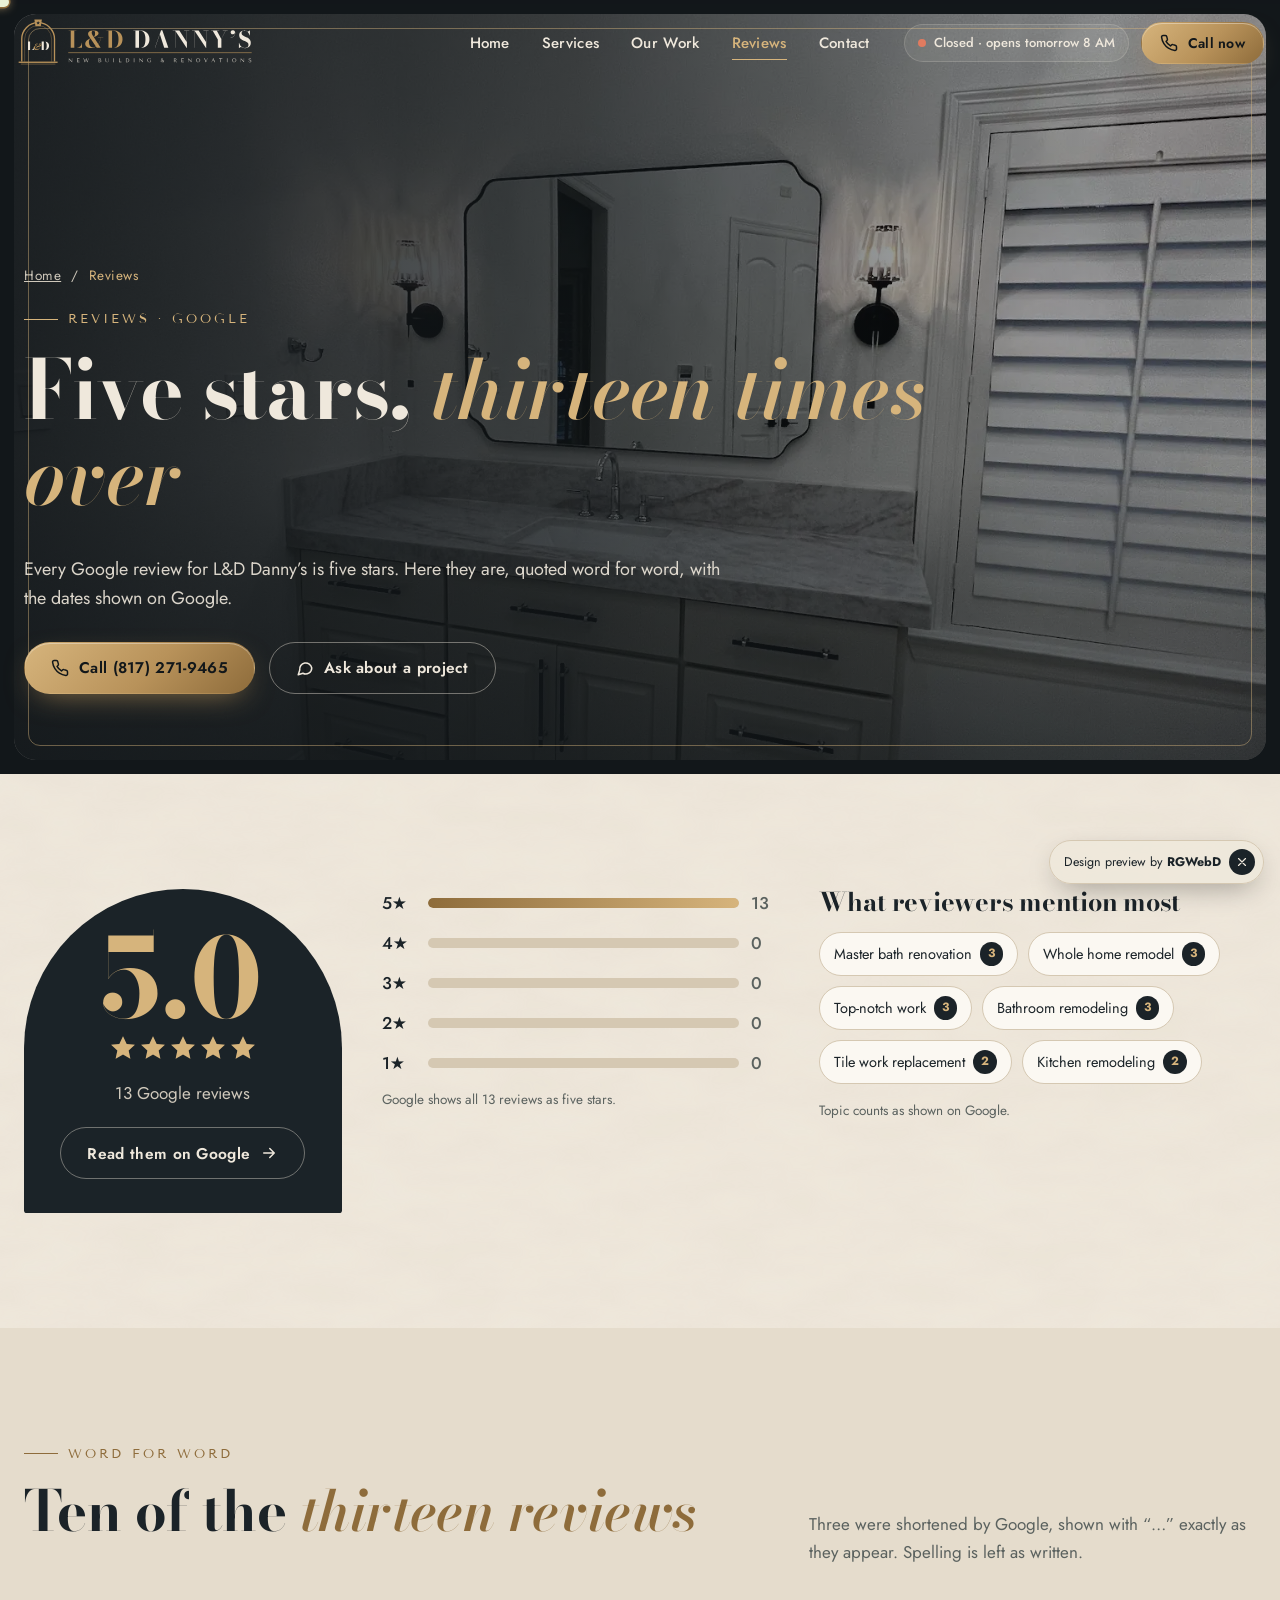
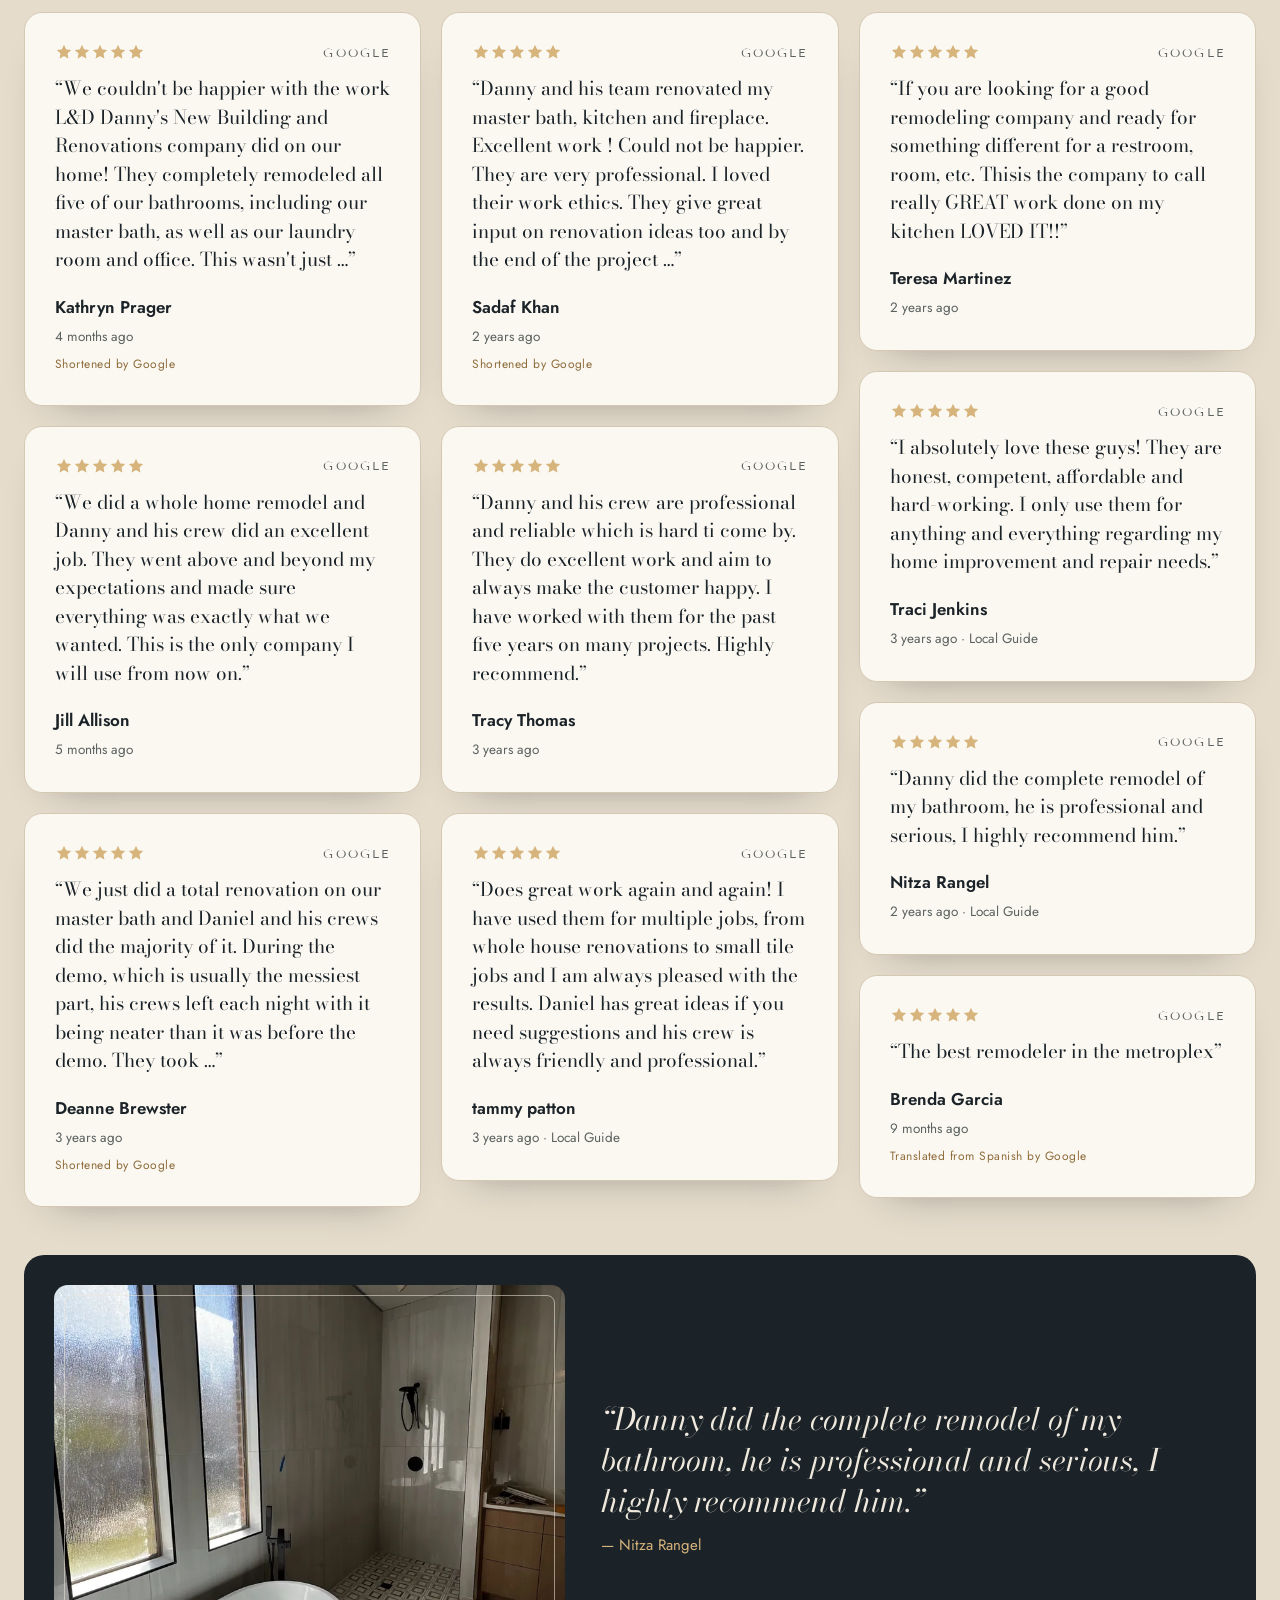
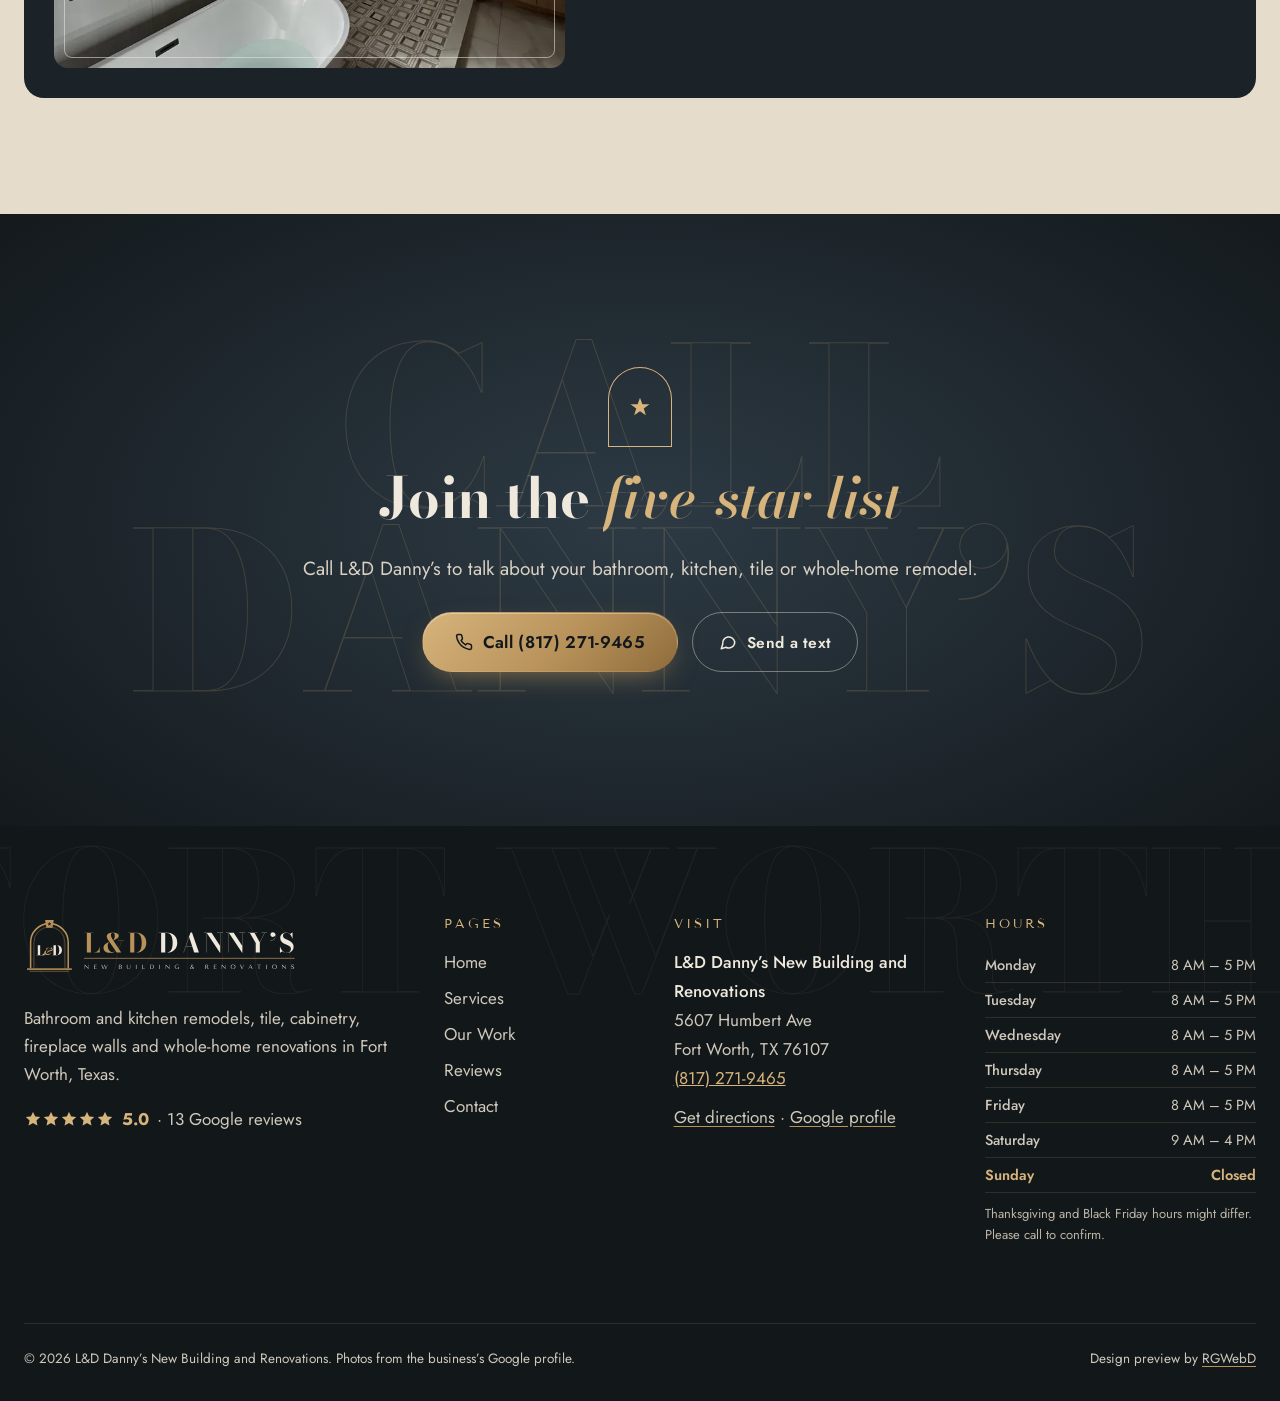
==== commit bcf549ed: "Polish: hero sizing, holiday-aware badge, hotspots, gallery columns, logo sheet" ====
--- a/reviews.html
+++ b/reviews.html
@@ -14,7 +14,7 @@
 <div class="hdr-cta"><span class="ob" data-status aria-live="polite"><i></i><span>Hours</span></span><a class="btn mag sm brass" href="tel:+18172719465"><svg viewBox="0 0 24 24" fill="none" stroke="currentColor" stroke-width="2" stroke-linecap="round" stroke-linejoin="round" aria-hidden="true"><path d="M22 16.9v3a2 2 0 0 1-2.2 2 19.8 19.8 0 0 1-8.6-3.1 19.5 19.5 0 0 1-6-6A19.8 19.8 0 0 1 2.1 4.2 2 2 0 0 1 4.1 2h3a2 2 0 0 1 2 1.7c.1 1 .4 1.9.7 2.8a2 2 0 0 1-.5 2.1L8 9.9a16 16 0 0 0 6 6l1.3-1.3a2 2 0 0 1 2.1-.4c.9.3 1.8.6 2.8.7a2 2 0 0 1 1.7 2z"/></svg><span>Call now</span></a>
 <button class="burger" type="button" aria-expanded="false" aria-controls="mnav" aria-label="Open menu"><span></span><span></span></button></div></div></header>
 <div class="mnav" id="mnav" role="dialog" aria-modal="true" aria-label="Menu"><nav aria-label="Mobile"><a class="l" href="index.html"><span>Home</span></a><a class="l" href="services.html"><span>Services</span></a><a class="l" href="work.html"><span>Our Work</span></a><a class="l" href="reviews.html" aria-current=page><span>Reviews</span></a><a class="l" href="contact.html"><span>Contact</span></a></nav>
-<div class="mnav-ft"><a class="btn mag brass" href="tel:+18172719465"><svg viewBox="0 0 24 24" fill="none" stroke="currentColor" stroke-width="2" stroke-linecap="round" stroke-linejoin="round" aria-hidden="true"><path d="M22 16.9v3a2 2 0 0 1-2.2 2 19.8 19.8 0 0 1-8.6-3.1 19.5 19.5 0 0 1-6-6A19.8 19.8 0 0 1 2.1 4.2 2 2 0 0 1 4.1 2h3a2 2 0 0 1 2 1.7c.1 1 .4 1.9.7 2.8a2 2 0 0 1-.5 2.1L8 9.9a16 16 0 0 0 6 6l1.3-1.3a2 2 0 0 1 2.1-.4c.9.3 1.8.6 2.8.7a2 2 0 0 1 1.7 2z"/></svg><span>Call (817) 271-9465</span></a><p>5607 Humbert Ave, Fort Worth, TX 76107<br>Mon–Fri 8–5 · Sat 9–4 · Sun closed</p></div></div><main id="main"><section class="phero"><div class="phero-f"><img src="assets/img/g22-1600.webp" srcset="assets/img/g22-800.webp 800w, assets/img/g22-1600.webp 1500w" sizes="100vw" width="1500" height="2000" alt="Backlit mirror over a wood vanity with a lowered makeup counter" fetchpriority="high" decoding="async" class="kb" style="object-position:50% 40%"></div>
+<div class="mnav-ft"><a class="btn mag brass" href="tel:+18172719465"><svg viewBox="0 0 24 24" fill="none" stroke="currentColor" stroke-width="2" stroke-linecap="round" stroke-linejoin="round" aria-hidden="true"><path d="M22 16.9v3a2 2 0 0 1-2.2 2 19.8 19.8 0 0 1-8.6-3.1 19.5 19.5 0 0 1-6-6A19.8 19.8 0 0 1 2.1 4.2 2 2 0 0 1 4.1 2h3a2 2 0 0 1 2 1.7c.1 1 .4 1.9.7 2.8a2 2 0 0 1-.5 2.1L8 9.9a16 16 0 0 0 6 6l1.3-1.3a2 2 0 0 1 2.1-.4c.9.3 1.8.6 2.8.7a2 2 0 0 1 1.7 2z"/></svg><span>Call (817) 271-9465</span></a><p>5607 Humbert Ave, Fort Worth, TX 76107<br>Mon–Fri 8–5 · Sat 9–4 · Sun closed</p></div></div><main id="main"><section class="phero"><div class="phero-f"><img src="assets/img/g05-1600.webp" srcset="assets/img/g05-800.webp 800w, assets/img/g05-1600.webp 1500w" sizes="100vw" width="1500" height="2000" alt="Gray shaker vanity with an octagonal mirror beside plantation shutters" fetchpriority="high" decoding="async" class="kb" style="object-position:50% 45%"></div>
 <div class="phero-c wrap"><nav class="bc" aria-label="Breadcrumb"><a href="index.html">Home</a><span aria-hidden="true">/</span><span aria-current="page">Reviews</span></nav>
 <p class="kicker lt">Reviews · Google</p><h1 class="split">Five stars, <em>thirteen times over</em></h1><p class="lead">Every Google review for L&amp;D Danny’s is five stars. Here they are, quoted word for word, with the dates shown on Google.</p><div class="ctas"><a class="btn mag brass" href="tel:+18172719465"><svg viewBox="0 0 24 24" fill="none" stroke="currentColor" stroke-width="2" stroke-linecap="round" stroke-linejoin="round" aria-hidden="true"><path d="M22 16.9v3a2 2 0 0 1-2.2 2 19.8 19.8 0 0 1-8.6-3.1 19.5 19.5 0 0 1-6-6A19.8 19.8 0 0 1 2.1 4.2 2 2 0 0 1 4.1 2h3a2 2 0 0 1 2 1.7c.1 1 .4 1.9.7 2.8a2 2 0 0 1-.5 2.1L8 9.9a16 16 0 0 0 6 6l1.3-1.3a2 2 0 0 1 2.1-.4c.9.3 1.8.6 2.8.7a2 2 0 0 1 1.7 2z"/></svg><span>Call (817) 271-9465</span></a><a class="btn ghost-l mag" href="contact.html"><svg viewBox="0 0 24 24" fill="none" stroke="currentColor" stroke-width="2" stroke-linecap="round" stroke-linejoin="round" aria-hidden="true"><path d="M21 12a8 8 0 0 1-11.8 7L3 21l2-6.2A8 8 0 1 1 21 12z"/></svg><span>Ask about a project</span></a></div></div></section><section class="sec stone"><div class="wrap rsum"><div class="rsum-s" data-r><div class="big" data-count="5.0" data-dec="1"><b>5.0</b></div><span class="stars5 lg" role="img" aria-label="5.0 out of 5 stars"><i style="--w:100.0%"></i></span><p>13 Google reviews</p>
 <a class="btn ghost-d" href="https://maps.app.goo.gl/LL1FVFsF5Jd13f2d6" target="_blank" rel="noopener"><span>Read them on Google</span><svg viewBox="0 0 24 24" fill="none" stroke="currentColor" stroke-width="2" stroke-linecap="round" stroke-linejoin="round" aria-hidden="true"><path d="M5 12h14M13 6l6 6-6 6"/></svg></a></div>
@@ -22,7 +22,7 @@
 <div class="rsum-c" data-r><h2 class="h3">What reviewers mention most</h2><ul class="topics"><li><span>Master bath renovation</span><b>3</b></li><li><span>Whole home remodel</span><b>3</b></li><li><span>Top-notch work</span><b>3</b></li><li><span>Bathroom remodeling</span><b>3</b></li><li><span>Tile work replacement</span><b>2</b></li><li><span>Kitchen remodeling</span><b>2</b></li></ul><p class="note">Topic counts as shown on Google.</p></div></div></section>
 <section class="sec stone2"><div class="wrap"><div class="shead" data-r><div><p class="kicker">Word for word</p><h2 class="split">Ten of the <em>thirteen reviews</em></h2></div><p>Three were shortened by Google, shown with “…” exactly as they appear. Spelling is left as written.</p></div>
 <div class="masonry"><figure class="rv-card m"><div class="rv-top"><span class="stars5 " role="img" aria-label="5.0 out of 5 stars"><i style="--w:100.0%"></i></span><span class="g">Google</span></div><blockquote><p>“We couldn&#x27;t be happier with the work L&amp;D Danny&#x27;s New Building and Renovations company did on our home! They completely remodeled all five of our bathrooms, including our master bath, as well as our laundry room and office. This wasn&#x27;t just …”</p></blockquote><figcaption><b>Kathryn Prager</b><span>4 months ago</span><small class="trunc">Shortened by Google</small></figcaption></figure><figure class="rv-card m"><div class="rv-top"><span class="stars5 " role="img" aria-label="5.0 out of 5 stars"><i style="--w:100.0%"></i></span><span class="g">Google</span></div><blockquote><p>“We did a whole home remodel and Danny and his crew did an excellent job. They went above and beyond my expectations and made sure everything was exactly what we wanted. This is the only company I will use from now on.”</p></blockquote><figcaption><b>Jill Allison</b><span>5 months ago</span></figcaption></figure><figure class="rv-card m"><div class="rv-top"><span class="stars5 " role="img" aria-label="5.0 out of 5 stars"><i style="--w:100.0%"></i></span><span class="g">Google</span></div><blockquote><p>“We just did a total renovation on our master bath and Daniel and his crews did the majority of it. During the demo, which is usually the messiest part, his crews left each night with it being neater than it was before the demo. They took …”</p></blockquote><figcaption><b>Deanne Brewster</b><span>3 years ago</span><small class="trunc">Shortened by Google</small></figcaption></figure><figure class="rv-card m"><div class="rv-top"><span class="stars5 " role="img" aria-label="5.0 out of 5 stars"><i style="--w:100.0%"></i></span><span class="g">Google</span></div><blockquote><p>“Danny and his team renovated my master bath, kitchen and fireplace. Excellent work ! Could not be happier. They are very professional. I loved their work ethics. They give great input on renovation ideas too and by the end of the project …”</p></blockquote><figcaption><b>Sadaf Khan</b><span>2 years ago</span><small class="trunc">Shortened by Google</small></figcaption></figure><figure class="rv-card m"><div class="rv-top"><span class="stars5 " role="img" aria-label="5.0 out of 5 stars"><i style="--w:100.0%"></i></span><span class="g">Google</span></div><blockquote><p>“Danny and his crew are professional and reliable which is hard ti come by. They do excellent work and aim to always make the customer happy. I have worked with them for the past five years on many projects. Highly recommend.”</p></blockquote><figcaption><b>Tracy Thomas</b><span>3 years ago</span></figcaption></figure><figure class="rv-card m"><div class="rv-top"><span class="stars5 " role="img" aria-label="5.0 out of 5 stars"><i style="--w:100.0%"></i></span><span class="g">Google</span></div><blockquote><p>“Does great work again and again! I have used them for multiple jobs, from whole house renovations to small tile jobs and I am always pleased with the results. Daniel has great ideas if you need suggestions and his crew is always friendly and professional.”</p></blockquote><figcaption><b>tammy patton</b><span>3 years ago · Local Guide</span></figcaption></figure><figure class="rv-card m"><div class="rv-top"><span class="stars5 " role="img" aria-label="5.0 out of 5 stars"><i style="--w:100.0%"></i></span><span class="g">Google</span></div><blockquote><p>“If you are looking for a good remodeling company and ready for something different for a restroom, room, etc. Thisis the company to call really GREAT work done on my kitchen LOVED IT!!”</p></blockquote><figcaption><b>Teresa Martinez</b><span>2 years ago</span></figcaption></figure><figure class="rv-card m"><div class="rv-top"><span class="stars5 " role="img" aria-label="5.0 out of 5 stars"><i style="--w:100.0%"></i></span><span class="g">Google</span></div><blockquote><p>“I absolutely love these guys! They are honest, competent, affordable and hard-working. I only use them for anything and everything regarding my home improvement and repair needs.”</p></blockquote><figcaption><b>Traci Jenkins</b><span>3 years ago · Local Guide</span></figcaption></figure><figure class="rv-card m"><div class="rv-top"><span class="stars5 " role="img" aria-label="5.0 out of 5 stars"><i style="--w:100.0%"></i></span><span class="g">Google</span></div><blockquote><p>“Danny did the complete remodel of my bathroom, he is professional and serious, I highly recommend him.”</p></blockquote><figcaption><b>Nitza Rangel</b><span>2 years ago · Local Guide</span></figcaption></figure><figure class="rv-card m"><div class="rv-top"><span class="stars5 " role="img" aria-label="5.0 out of 5 stars"><i style="--w:100.0%"></i></span><span class="g">Google</span></div><blockquote><p>“The best remodeler in the metroplex”</p></blockquote><figcaption><b>Brenda Garcia</b><span>9 months ago</span> <small class="trunc">Translated from Spanish by Google</small></figcaption></figure></div>
-<div class="rv-side" data-r><div class="frame"><img src="assets/img/g05-1600.webp" srcset="assets/img/g05-800.webp 800w, assets/img/g05-1600.webp 1500w" sizes="(max-width:900px) 100vw, 30vw" width="1500" height="2000" alt="Gray shaker vanity with an octagonal mirror beside plantation shutters" loading="lazy" decoding="async" ></div><p>“Danny did the complete remodel of my bathroom, he is professional and serious, I highly recommend him.” <span>— Nitza Rangel</span></p></div></div></section>
+<div class="rv-side" data-r><div class="frame"><img src="assets/img/g09-1600.webp" srcset="assets/img/g09-800.webp 800w, assets/img/g09-1600.webp 1500w" sizes="(max-width:900px) 100vw, 30vw" width="1500" height="2000" alt="Freestanding tub beside a walk-in shower with a patterned mosaic floor" loading="lazy" decoding="async" ></div><p>“Danny did the complete remodel of my bathroom, he is professional and serious, I highly recommend him.” <span>— Nitza Rangel</span></p></div></div></section>
 <section class="cta"><div class="cta-bg gfx" aria-hidden="true"><span>CALL</span><span>DANNY’S</span></div><div class="wrap cta-in" data-r><div class="arch-mini" aria-hidden="true"><svg class="txs" viewBox="0 0 24 24" aria-hidden="true"><path fill="currentColor" d="M12 1.8l2.6 7.3h7.7l-6.2 4.6 2.3 7.4L12 16.6l-6.4 4.5 2.3-7.4L1.7 9.1h7.7z"/></svg></div><h2 class="split">Join the <em>five-star list</em></h2><p>Call L&amp;D Danny’s to talk about your bathroom, kitchen, tile or whole-home remodel.</p>
 <div class="ctas c"><a class="btn mag brass xl" href="tel:+18172719465"><svg viewBox="0 0 24 24" fill="none" stroke="currentColor" stroke-width="2" stroke-linecap="round" stroke-linejoin="round" aria-hidden="true"><path d="M22 16.9v3a2 2 0 0 1-2.2 2 19.8 19.8 0 0 1-8.6-3.1 19.5 19.5 0 0 1-6-6A19.8 19.8 0 0 1 2.1 4.2 2 2 0 0 1 4.1 2h3a2 2 0 0 1 2 1.7c.1 1 .4 1.9.7 2.8a2 2 0 0 1-.5 2.1L8 9.9a16 16 0 0 0 6 6l1.3-1.3a2 2 0 0 1 2.1-.4c.9.3 1.8.6 2.8.7a2 2 0 0 1 1.7 2z"/></svg><span>Call (817) 271-9465</span></a><a class="btn ghost-l mag" href="sms:+18172719465?&amp;body=Hi L&amp;D Danny’s, I’d like to talk about a remodel."><svg viewBox="0 0 24 24" fill="none" stroke="currentColor" stroke-width="2" stroke-linecap="round" stroke-linejoin="round" aria-hidden="true"><path d="M21 12a8 8 0 0 1-11.8 7L3 21l2-6.2A8 8 0 1 1 21 12z"/></svg><span>Send a text</span></a></div></div></section></main><footer class="ftr"><div class="outline-x" aria-hidden="true">FORT WORTH</div><div class="wrap ftr-g">
 <div class="ftr-b"><svg class="lgo" role="img" aria-label="L&amp;D Danny’s New Building and Renovations" xmlns="http://www.w3.org/2000/svg" viewBox="0 0 538 122" width="538" height="122"><g transform="translate(0,0) scale(0.5)"><path d="M26 206 V104.0 A74.0 74.0 0 0 1 174 104.0 V206" fill="none" stroke="#B8925A" stroke-width="6" stroke-linejoin="miter"/><path d="M39 206 V104.0 A61.0 61.0 0 0 1 161 104.0 V206" fill="none" stroke="#B8925A" stroke-width="1.6"/><path d="M83.0 16 H117.0 L112.0 46 H88.0Z" fill="#B8925A"/><path d="M100.00,22.90 L102.12,28.58 L108.18,28.84 L103.44,32.62 L105.05,38.46 L100.00,35.11 L94.95,38.46 L96.56,32.62 L91.82,28.84 L97.88,28.58Z" fill="#1B2328"/><rect x="12" y="206" width="176" height="6" fill="#B8925A"/><rect x="22" y="216" width="156" height="2" fill="#B8925A"/><path d="M49.4719217108494 154.0V153.6099031982422H54.1531277655369V115.3900968017578H49.4719217108494V115.0H68.3407742499119V115.3900968017578H63.66774238956034V153.6099031982422H67.6283481144911Q70.40488674286811 153.6099031982422 72.57081020478218 152.7797741699219Q74.73673366669624 151.94964514160156 76.30956386689155 150.4338645019531Q77.88239406708686 148.91808386230468 78.87891460885538 146.84404193115233Q79.87543515062391 144.77 80.29413607835829 142.3H80.6864236081025V154.0Z M129.0225822476657 115.0Q135.38646123233377 115.0 139.91658233089044 117.4087451171875Q144.44670342944713 119.817490234375 146.85576754551056 124.19942651367188Q149.26483166157396 128.58136279296875 149.26483166157396 134.5Q149.26483166157396 138.94547790527344 147.8247995841609 142.53254162597656Q146.38476750674783 146.1196053466797 143.71748076358378 148.68596197509765Q141.05019402041972 151.25231860351562 137.32320018497052 152.6261593017578Q133.59620634952128 154.0 129.0175054217869 154.0H111.41120171084941V153.6099031982422H116.0924077655369V115.3900968017578H111.41120171084941V115.0ZM125.60702238956034 153.6099031982422H129.0175054217869Q131.7490717059666 153.6099031982422 133.61259996524393 152.13011614990234Q135.4761282245213 150.6503291015625 136.5965228778416 148.03216845703125Q137.7169175311619 145.4140078125 138.21466264834942 141.94387030029296Q138.7124077655369 138.47373278808593 138.7124077655369 134.49108709716796Q138.7124077655369 130.52148980025203 138.1461785785252 127.05662477460731Q137.57994939151348 123.5917597489626 136.40152287784161 120.97071532370005Q135.22309636416972 118.3496708984375 133.39508403506818 116.86988385009765Q131.5670717059666 115.3900968017578 129.0175054217869 115.3900968017578H125.60702238956034Z" fill="#EFE8DC"/><path d="M101.526160390625 144.40183504882813Q101.20979041015624 145.03457005859377 100.56488789550781 145.72814259277345Q99.91998538085937 146.42171512695313 98.9141003515625 146.89626514648438Q97.90821532226562 147.37081516601563 96.5048403125 147.37081516601563Q95.3123802734375 147.37081516601563 94.19698522460936 146.92060263183595Q93.08159017578124 146.47039009765626 92.35962514648438 145.4523400390625Q91.6376601171875 144.43428998046875 91.6376601171875 142.7632249121094Q91.6376601171875 140.24850491210938 93.45069261230468 138.48415481445312Q95.26372510742186 136.7198047167969 98.73564526367187 135.58412471679688Q99.83075041015624 135.22719968750002 101.15300541992187 134.80537469726562Q102.4752604296875 134.38354970703125 103.898920390625 133.92116224121094Q105.3225803515625 133.45877477539062 106.72596031249999 132.97204982421874Q108.12934027343749 132.4853248730469 109.38669532226561 132.03104990234377Q110.55482530273437 131.5848849511719 111.68238538085937 131.0576Q112.80994545898437 130.53031504882813 113.56435304199218 129.73128255371094Q114.31876062499998 128.93225005859375 114.31876062499998 127.69923497070313Q114.31876062499998 126.14984495117189 113.15063312011718 125.24129748535157Q111.98250561523437 124.33275001953126 110.303320625 124.33275001953126Q109.49211072265624 124.33275001953126 109.12707567382812 124.57611497070313Q110.01126584960937 124.94115001953126 110.4452484423828 125.56171009765626Q110.87923103515624 126.18227017578126 110.87923103515624 126.94478530273439Q110.87923103515624 127.82087041015626 110.34790097656249 128.49416046875Q109.81657091796873 129.16745052734376 108.98915583007812 129.5284330419922Q108.16174074218749 129.88941555664064 107.25320565429686 129.88941555664064Q105.97153044921873 129.88941555664064 105.14006282714843 129.17557044921875Q104.30859520507812 128.4617253417969 104.30859520507812 127.30983520507813Q104.30859520507812 126.1985001171875 105.02650274902342 125.42786506835938Q105.74441029296874 124.65723001953126 106.82329540039062 124.24352Q107.63449044921875 123.89470499023439 108.53086050781249 123.7851924951172Q109.42723056640624 123.67568000000001 110.12486553710937 123.67568000000001Q111.69859056640624 123.67568000000001 112.94377811035156 124.19890251464844Q114.18896565429687 124.72212502929688 114.91093068359373 125.89430259277344Q115.63289571289062 127.06648015625001 115.63289571289062 129.07824031250001Q115.63289571289062 131.195440625 114.76087056640624 132.70425826660158Q113.88884541992186 134.21307590820314 112.17318267089843 135.31630345214845Q110.45751992187499 136.41953099609375 107.934719609375 137.3361860058594Q106.81526459960936 137.7661259667969 105.50110970703125 138.2244608984375Q104.18695481445312 138.68279583007813 102.79573245605468 139.13707575195315Q101.40451009765624 139.59135567382813 100.07413021484373 140.03346561523438Q98.74375033203124 140.47557555664062 97.57562035156249 140.88929052734375Q96.52107025390625 141.2381055371094 95.6530803125 141.70860302246095Q94.78509037109374 142.1791005078125 94.28213795410156 142.82806545898438Q93.77918553710937 143.47703041015626 93.77918553710937 144.34502530273437Q93.77918553710937 145.5456052636719 94.67962298339843 146.07289269042968Q95.58006042968749 146.6001801171875 96.66708031249999 146.6001801171875Q97.87577029296874 146.6001801171875 98.73969779785156 146.14996263183593Q99.60362530273437 145.6997451464844 100.14712781738281 145.10757013671878Q100.69063033203125 144.51539512695314 100.90154035156249 144.08546506835938ZM97.06454553710937 129.8408198046875Q98.01365547851562 129.8408198046875 98.65045044921874 129.28920231933594Q99.28724541992187 128.73758483398439 99.28724541992187 127.85336990234376Q99.28724541992187 126.88802506835938 98.4800880517578 126.3039526513672Q97.67293068359373 125.71988023437501 96.37499583007812 125.71988023437501Q94.93105091796875 125.71988023437501 93.66963343261719 126.44996270996094Q92.40821594726562 127.18004518554689 91.64163343261717 128.47796766113282Q90.87505091796874 129.77589013671877 90.87505091796874 131.49563512695312Q90.87505091796874 131.99048000000002 90.98051087890624 132.52182986328125Q91.08597083984374 133.05317972656252 91.30500573242186 133.572359609375Q92.03508573242186 133.45067960937502 92.76516573242186 133.38983960937503Q93.49524573242186 133.32899960937502 93.86028573242187 133.32899960937502Q95.32044573242186 133.32899960937502 95.32044573242186 134.180759609375Q95.32044573242186 134.62691960937502 94.91484573242187 134.82971960937502Q94.50924573242187 135.03251960937502 94.06308573242187 135.03251960937502Q93.29244573242187 135.03251960937502 92.50152573242187 134.687759609375Q91.71060573242187 134.342999609375 91.26444573242186 134.140199609375Q89.82860588867186 134.667479609375 88.69697099609374 135.92483713378908Q87.56533610351562 137.18219465820314 86.92042616210937 138.88165469726565Q86.27551622070311 140.58111473632815 86.27551622070311 142.519879765625Q86.27551622070311 145.00214978515626 87.3868686376953 146.66916479492187Q88.49822105468749 148.3361798046875 90.56679095703124 149.18793980468752Q92.635360859375 150.0396998046875 95.45834082031249 150.0396998046875Q97.54313571289062 150.0396998046875 99.48596317871093 149.57325732910158Q101.42879064453123 149.10681485351563 102.96195814941404 148.1739323779297Q104.49512565429687 147.24104990234375 105.40772317871094 145.81739489257814Q106.32032070312499 144.3937398828125 106.32032070312499 142.4955398046875Q106.32032070312499 140.97048479492187 105.5821282080078 139.49409732910158Q104.84393571289061 138.01770986328125 102.97007064453123 137.12538491210938L103.46490561523436 136.74412487304687Q105.2495406640625 137.6689047558594 106.20269818847655 139.25885725097658Q107.15585571289061 140.84880974609376 107.15585571289061 142.87680974609376Q107.15585571289061 144.79124471679688 106.2513682080078 146.68133725097658Q105.346880703125 148.57142978515625 103.51762816894531 150.11675984375Q101.68837563476562 151.66208990234375 98.93841803222656 152.59496495117187Q96.1884604296875 153.52784 92.48129524414061 153.52784Q88.83901021484374 153.52784 85.9795401171875 152.51789500976562Q83.12007001953124 151.50795001953125 81.47334243652344 149.5286249902344Q79.82661485351562 147.5492999609375 79.82661485351562 144.62898986328125Q79.82661485351562 142.00070978515626 81.17725493164062 139.80641972656252Q82.52789500976561 137.61212966796876 84.98175520507812 136.05868463867188Q87.43561540039062 134.505239609375 90.73716573242187 133.815719609375Q88.895760546875 133.16675465820313 88.03183799316406 132.02295968750002Q87.16791543945311 130.87916471679688 87.16791543945311 129.58935473632812Q87.16791543945311 127.8939398046875 88.36443791503905 126.76230986328126Q89.56096039062498 125.63067992187501 91.36993787597655 125.05877996093751Q93.17891536132811 124.48688000000001 95.077120390625 124.48688000000001Q97.64050050781249 124.48688000000001 98.9140879736328 125.39948247558596Q100.18767543945312 126.31208495117188 100.18767543945312 127.74791489257814Q100.18767543945312 129.19185485351562 99.14528046875 129.88137732910155Q98.10288549804687 130.5708998046875 97.05643056640625 130.5708998046875Z" fill="#B8925A"/></g><path d="M118.96909033203124 72.0V71.6099031982422H123.64426452636718V33.390096801757814H118.96909033203124V33.0H136.3842645263672V33.390096801757814H131.7172645263672V71.6099031982422H136.96887097167968Q139.83778387451173 71.6099031982422 141.91926129150391 70.77977416992188Q144.0007387084961 69.94964514160156 145.39562902832031 68.43386450195312Q146.79051934814453 66.91808386230468 147.5870403137207 64.84404193115233Q148.38356127929688 62.769999999999996 148.6695612792969 60.3H149.06374517822266V72.0ZM182.454 72.0 165.242 46.519999999999996Q164.228 45.038 163.539 43.254956451416014Q162.85 41.47191290283203 162.85 40.119912902832034Q162.85 37.77991290283203 164.39049999999997 36.06391290283203Q165.93099999999998 34.347912902832036 168.69349999999997 33.41395645141602Q171.456 32.480000000000004 175.12199999999999 32.480000000000004Q178.554 32.480000000000004 181.09550000000002 33.26650000000001Q183.637 34.053000000000004 185.028 35.483000000000004Q186.41899999999998 36.913000000000004 186.41899999999998 38.863Q186.41899999999998 40.67 185.52980484008788 41.99415322875977Q184.64060968017577 43.31830645751953 183.0900887145996 44.31913388061524Q181.53956774902343 45.31996130371094 179.5429596862793 46.137114532470704Q177.54635162353514 46.95426776123047 175.33635162353517 47.75135485839844L175.14278063964844 47.49647741699219Q175.88378063964842 46.98947741699219 176.69108547973633 46.105108062744144Q177.4983903198242 45.2207387084961 178.05219515991212 43.51086935424805Q178.606 41.801 178.606 38.85Q178.606 37.38843548583984 178.307 36.00674194335937Q178.00799999999998 34.62504840087891 177.22799999999998 33.729180664062504Q176.44799999999998 32.8333129272461 174.992 32.8333129272461Q173.575 32.8333129272461 172.7105 33.601224212646486Q171.846 34.36913549804688 171.45600000000002 35.544872589111336Q171.066 36.720609680175784 171.066 37.94408709716797Q171.066 39.49108709716797 172.132 41.75754354858398Q173.19799999999998 44.024 174.862 46.519999999999996L191.26982257080078 71.6099031982422H197.742V72.0ZM169.142 72.52Q165.034 72.52 162.18904354858398 71.28295645141601Q159.34408709716797 70.04591290283203 157.86858709716796 67.85541290283203Q156.39308709716795 65.66491290283203 156.39308709716795 62.83091290283203Q156.39308709716795 60.38691290283203 157.403 58.512869354248046Q158.41291290283203 56.63882580566406 159.96882580566407 55.26323870849609Q161.5247387084961 53.887651611328124 163.22160806274414 52.947564514160156Q164.91847741699218 52.00747741699219 166.33343386840818 51.42489031982422Q167.7483903198242 50.842303222656255 168.42439031982423 50.53030322265625L168.57635162353515 50.80226776123047Q167.34135162353516 51.48235485839844 166.48650323486328 52.53998388671875Q165.6316548461914 53.597612915039065 165.1928064575195 55.12528549194336Q164.75395806884765 56.65295806884765 164.75395806884765 58.76304516601563Q164.75395806884765 60.970041931152345 165.3242838745117 63.12969192504883Q165.8946096801758 65.28934191894531 167.01297903442384 67.05101449584961Q168.13134838867188 68.8126870727539 169.78067419433594 69.86679513549805Q171.43 70.92090319824219 173.56199999999998 70.92090319824219Q176.23739031982421 70.92090319824219 178.74378063964843 69.69296932983399Q181.25017095947265 68.46503546142579 183.41782257080078 66.28494998168946Q185.5854741821289 64.10486450195313 187.282712890625 61.222409667968755Q188.97995159912108 58.33995483398438 190.06545159912108 55.006956451416016Q191.15095159912107 51.673958068847654 191.47112579345702 48.161741943359374H191.86122259521483Q191.51987420654297 51.63756774902344 190.3964822692871 55.12230645751953Q189.27309033203124 58.607045166015624 187.3851112976074 61.729827423095706Q185.49713226318357 64.85260968017579 182.8352838745117 67.28639193725587Q180.17343548583983 69.72017419433594 176.7507177429199 71.12008709716797Q173.328 72.52 169.142 72.52ZM184.742 48.47009680175781V48.08H197.22199999999998V48.47009680175781ZM220.91534135224595 33.0Q227.09826452636716 33.0 231.52115180474937 35.457Q235.9440390831316 37.914 238.3116082561654 42.308Q240.6791774291992 46.702 240.6791774291992 52.5Q240.6791774291992 56.855000000000004 239.26422097778317 60.43Q237.84926452636716 64.005 235.23626452636717 66.5985Q232.62326452636717 69.19200000000001 228.98976452636717 70.596Q225.35626452636717 72.0 220.91026452636717 72.0H204.27509033203123V71.6099031982422H208.95026452636716V33.390096801757814H204.27509033203123V33.0ZM217.02326452636717 71.6099031982422H220.91026452636717Q223.91326452636716 71.6099031982422 225.96076452636714 70.08186126708985Q228.00826452636716 68.5538193359375 229.24326452636717 65.8964515991211Q230.47826452636718 63.23908386230469 231.02426452636718 59.787041931152345Q231.57026452636717 56.335 231.57026452636717 52.49108709716797Q231.57026452636717 48.65608709716797 230.95276452636716 45.21047142746673Q230.33526452636715 41.76485575776549 229.04826452636718 39.105518210914Q227.76126452636717 36.4461806640625 225.74626452636716 34.91813873291016Q223.73126452636717 33.390096801757814 220.91026452636717 33.390096801757814H217.02326452636717Z" fill="#B8925A"/><path d="M281.807341352246 33.0Q287.99026452636724 33.0 292.4131518047494 35.457Q296.83603908313165 37.914 299.20360825616547 42.308Q301.5711774291992 46.702 301.5711774291992 52.5Q301.5711774291992 56.855000000000004 300.1562209777832 60.43Q298.7412645263672 64.005 296.1282645263672 66.5985Q293.5152645263672 69.19200000000001 289.8817645263672 70.596Q286.2482645263672 72.0 281.8022645263672 72.0H265.1670903320313V71.6099031982422H269.8422645263672V33.390096801757814H265.1670903320313V33.0ZM277.9152645263672 71.6099031982422H281.8022645263672Q284.80526452636724 71.6099031982422 286.8527645263672 70.08186126708985Q288.9002645263672 68.5538193359375 290.1352645263672 65.8964515991211Q291.37026452636724 63.23908386230469 291.91626452636723 59.787041931152345Q292.4622645263672 56.335 292.4622645263672 52.49108709716797Q292.4622645263672 48.65608709716797 291.8447645263672 45.21047142746673Q291.2272645263672 41.76485575776549 289.94026452636723 39.105518210914Q288.65326452636725 36.4461806640625 286.63826452636727 34.91813873291016Q284.6232645263672 33.390096801757814 281.8022645263672 33.390096801757814H277.9152645263672ZM318.38648065185555 59.513745178222656V59.12364837646484H333.55649359130865V59.513745178222656ZM330.5478322753907 32.22817419433594 344.1996548461915 71.6099031982422H347.98491937255864V72.0H330.2354387207032V71.6099031982422H334.85674194335945L325.00426776123055 41.14026452636719L314.3004903564454 71.6099031982422H320.34726452636727V72.0H308.89909033203134V71.6099031982422H313.8432600968724L327.70260644531254 32.22817419433594ZM359.67275488281257 33.0V71.6099031982422H365.70066778564455V72.0H354.0610903320313V71.6099031982422H359.26630969238283V33.390096801757814H354.0610903320313V33.0ZM391.59592907714847 33.0V33.390096801757814H386.1318419799805V72.52H385.61579685661593L359.4041387329102 33.0H369.0111387329102L385.7294838867188 58.74556451416016V33.388637510362145H379.78626776123053V33.0ZM403.27475488281254 33.0V71.6099031982422H409.3026677856446V72.0H397.66309033203135V71.6099031982422H402.86830969238287V33.390096801757814H397.66309033203135V33.0ZM435.1979290771485 33.0V33.390096801757814H429.7338419799805V72.52H429.217796856616L403.00613873291024 33.0H412.6131387329102L429.33148388671884 58.74556451416016V33.388637510362145H423.38826776123057V33.0ZM451.3010903320313 72.0V71.6099031982422H455.97700323486333V53.283534625647604L444.45570324707035 33.390096801757814H440.9100032348633V33.0H459.1100032348633V33.390096801757814H453.8116161499024L463.8226516113282 51.6912935180664L473.0678677368164 33.390096801757814H467.21904840087893V33.0H478.09000323486333V33.390096801757814H473.55492260742193L464.03700323486333 52.1493935546875V71.6099031982422H469.25000323486336V72.0ZM484.86 48.61078387451172V48.21251287841797Q487.2519515991211 48.21251287841797 489.2245790100098 47.32853707885742Q491.19720642089845 46.44456127929687 492.5425096435547 44.85023870849609Q493.88781286621094 43.25591613769531 494.4299225463867 41.10872421264648Q494.97203222656253 38.961532287597656 494.49886126708986 36.42210003662109H494.6407774047852Q494.69760321044924 37.648138732910155 494.00953869628904 38.742896789550784Q493.3214741821289 39.837654846191406 492.1683887023926 40.5268274230957Q491.01530322265626 41.216 489.67 41.216Q487.421 41.216 486.1925 39.8315Q484.964 38.446999999999996 484.964 36.588Q484.964 35.339999999999996 485.6465 34.280499999999996Q486.329 33.221 487.47950000000003 32.5905Q488.63 31.96 490.00800000000004 31.96Q491.41200000000003 31.96 492.6015 32.759869354248046Q493.791 33.55973870849609 494.4995 35.024651611328125Q495.208 36.48956451416015 495.208 38.517564514160156Q495.208 41.32482580566406 493.947 43.614130645751956Q492.68600000000004 45.90343548583984 490.3655 47.25710968017578Q488.045 48.61078387451172 484.86 48.61078387451172ZM517.4536580810546 72.77182580566407Q514.5320064697265 72.77182580566407 512.3637887268067 71.82208709716798Q510.1955709838867 70.87234838867188 508.6411354980469 69.25960968017579L503.96566455078124 72.52H503.6041774291992V60.29591290283203H504.01618713378906Q504.75792584228515 62.5616064453125 505.85066455078123 64.71197418212891Q506.9434032592773 66.86234191894532 508.5137935791015 68.58947094726562Q510.08418389892574 70.31659997558594 512.2211822814941 71.3361644897461Q514.3581806640625 72.35572900390625 517.196612915039 72.35572900390625Q519.6844387207032 72.35572900390625 521.4784387207031 71.37609997558593Q523.2724387207031 70.39647094726563 524.2364822692871 68.66823385620117Q525.200525817871 66.93999676513673 525.200525817871 64.67912902832032Q525.200525817871 62.56012902832031 524.060612915039 61.132172576904296Q522.920700012207 59.70421612548828 521.050743560791 58.666259674072265Q519.1807871093749 57.62830322265625 516.9379177551269 56.6984338684082Q514.6950484008789 55.76856451416016 512.4521790466308 54.687151611328126Q510.2093096923828 53.60573870849609 508.33935324096683 52.08232580566406Q506.4693967895508 50.558912902832034 505.3294838867188 48.33145645141602Q504.1895709838867 46.104 504.1895709838867 42.88Q504.1895709838867 39.625912902832034 505.81494033813476 37.29445645141602Q507.4403096923828 34.963 510.0748532409668 33.721500000000006Q512.7093967895507 32.480000000000004 515.7376580810546 32.480000000000004Q518.0913967895508 32.480000000000004 520.0581145324707 33.229912902832034Q522.0248322753906 33.97982580566406 523.5491806640625 35.46739031982422L528.093912902832 32.480000000000004H528.4349645385741V44.18817419433594H528.0270419311523Q526.9870419311524 40.663351623535156 525.3211951599121 38.13970162963867Q523.6553483886719 35.61605163574219 521.3356112976074 34.27520486450196Q519.015874206543 32.93435809326172 516.0344419555664 32.93435809326172Q512.8958774414062 32.93435809326172 511.2808984069824 34.67057260131836Q509.66591937255856 36.406787109375 509.66591937255856 39.06174194335938Q509.66591937255856 40.950829040527346 510.7948758239746 42.27274194335938Q511.9238322753906 43.5946548461914 513.7698322753906 44.617567749023436Q515.6158322753906 45.64048065185547 517.8367887268066 46.602850006103516Q520.0577451782226 47.56521936035156 522.2766580810546 48.720545166015626Q524.4955709838868 49.87587097167969 526.3415709838866 51.46669677734375Q528.1875709838866 53.05752258300781 529.3165274353028 55.32434838867187Q530.4454838867188 57.591174194335935 530.4454838867188 60.82Q530.4454838867188 64.46 528.7294838867188 67.14245645141601Q527.0134838867187 69.82491290283203 524.0665709838868 71.29836935424805Q521.1196580810547 72.77182580566407 517.4536580810546 72.77182580566407Z" fill="#EFE8DC"/><path d="M126.35848 95.686V102.22370000000001H126.3096L119.5275 95.53936000000002H119.4664V104.24000000000001H120.02852V97.70230000000001H120.0774L126.8595 104.38664000000001H126.9206V95.686ZM137.93522959999999 95.686V104.24000000000001H143.45866959999998V103.56790000000001H139.0472496V99.98744H142.8354496V99.42532000000001H139.0472496V96.35810000000001H143.45866959999998V95.686ZM152.2736992 95.686 155.3042592 104.24000000000001H156.0374592L158.3714792 97.55566000000002H158.4325792L160.6932792 104.24000000000001H161.4142592L164.4448192 95.686H163.8826992L161.3531592 102.82248000000001H161.3042792L158.9213792 95.686H158.3959192L155.9641392 102.78582000000002H155.9152592L153.3979392 95.686ZM186.7184784 104.24000000000001H189.7856984Q190.60443840000002 104.24000000000001 191.1665584 104.02615Q191.7286784 103.81230000000001 192.0708384 103.47014000000001Q192.41299840000002 103.12798000000001 192.56574840000002 102.69417000000001Q192.71849840000002 102.26036 192.71849840000002 101.82044Q192.71849840000002 101.1239 192.41910840000003 100.70842000000002Q192.1197184 100.29294000000002 191.7042384 100.07298000000002Q191.2887584 99.85302000000001 190.8488384 99.77970000000002Q190.4089184 99.70638000000001 190.14007840000002 99.69416000000001V99.64528000000001Q190.5677784 99.64528000000001 190.94659840000003 99.48031Q191.32541840000002 99.31534 191.61258840000002 99.05261000000002Q191.89975840000002 98.78988000000001 192.0708384 98.44161000000001Q192.2419184 98.09334000000001 192.2419184 97.70230000000001Q192.2419184 97.36014000000002 192.0952784 97.00576000000001Q191.94863840000002 96.65138000000002 191.64924840000003 96.35810000000001Q191.34985840000002 96.06482000000001 190.8793884 95.87541000000002Q190.4089184 95.686 189.77347840000002 95.686H186.7184784ZM187.8304984 103.70232000000001V99.96300000000001H189.1746984Q189.77347840000002 99.96300000000001 190.21339840000002 100.12186000000001Q190.65331840000002 100.28072000000002 190.94048840000002 100.54956000000001Q191.22765840000002 100.81840000000001 191.3681884 101.17278000000002Q191.50871840000002 101.52716000000001 191.50871840000002 101.91820000000001Q191.50871840000002 102.34590000000001 191.35596840000002 102.67584000000002Q191.20321840000003 103.00578000000002 190.94659840000003 103.23796000000002Q190.68997840000003 103.47014000000001 190.34170840000002 103.58623000000001Q189.9934384 103.70232000000001 189.60239840000003 103.70232000000001ZM187.8304984 99.42532000000001V96.22368000000002H189.3213384Q189.79791840000001 96.22368000000002 190.13396840000001 96.35810000000001Q190.47001840000001 96.49252000000001 190.6838684 96.71248000000001Q190.8977184 96.93244000000001 190.99547840000002 97.21350000000001Q191.09323840000002 97.49456 191.09323840000002 97.77562Q191.09323840000002 98.13000000000001 190.9527084 98.43550000000002Q190.81217840000002 98.74100000000001 190.56166840000003 98.96096000000001Q190.3111584 99.18092000000001 189.98732840000002 99.30312Q189.6634984 99.42532000000001 189.2968984 99.42532000000001ZM202.38892800000002 95.686V100.9406Q202.38892800000002 101.44162000000001 202.48668800000002 102.04651000000001Q202.58444800000004 102.65140000000001 202.95104800000001 103.17075000000001Q203.31764800000002 103.69010000000002 204.03862800000002 104.03837000000001Q204.75960800000001 104.38664000000001 206.00604800000002 104.38664000000001Q206.78812800000003 104.38664000000001 207.39301800000004 104.14224000000002Q207.99790800000002 103.89784 208.40727800000002 103.47014000000001Q208.81664800000001 103.04244000000001 209.02438800000002 102.47421000000001Q209.23212800000002 101.90598000000001 209.23212800000002 101.25832000000001V95.686H208.69444800000002V100.85506000000001Q208.69444800000002 101.1239 208.682228 101.39885000000001Q208.67000800000002 101.67380000000001 208.60890800000004 101.94875000000002Q208.54780800000003 102.22370000000001 208.41949800000003 102.49254Q208.29118800000003 102.76138 208.04678800000002 103.03022000000001Q207.60686800000002 103.50680000000001 207.05696800000004 103.67788000000002Q206.50706800000003 103.84896 205.90828800000003 103.84896Q205.39504800000003 103.84896 204.99789800000002 103.6901Q204.60074800000004 103.53124000000001 204.24636800000002 103.21352Q203.96530800000002 102.96912 203.818668 102.72472Q203.672028 102.48032 203.59870800000002 102.24203Q203.52538800000002 102.00374000000001 203.513168 101.75934000000001Q203.50094800000002 101.51494000000001 203.50094800000002 101.27054000000001V95.686ZM220.24675760000002 95.686V104.24000000000001H221.35877760000002V95.686ZM232.86220720000003 104.24000000000001V95.686H233.97422720000003V103.56790000000001H238.38564720000002V104.24000000000001ZM248.42267680000006 104.24000000000001V95.686H251.23327680000006Q252.24753680000003 95.686 253.09071680000005 96.00983000000001Q253.93389680000004 96.33366000000001 254.53878680000003 96.90189000000001Q255.14367680000004 97.47012000000001 255.47972680000004 98.25220000000002Q255.81577680000004 99.03428000000001 255.81577680000004 99.93856000000001Q255.81577680000004 100.87950000000001 255.46750680000002 101.66769000000001Q255.11923680000004 102.45588000000001 254.51434680000006 103.03022000000001Q253.90945680000004 103.60456 253.10293680000007 103.92228Q252.29641680000006 104.24000000000001 251.37991680000005 104.24000000000001ZM249.53469680000003 103.70232000000001H250.87889680000004Q251.88093680000006 103.70232000000001 252.58358680000003 103.36627000000001Q253.28623680000004 103.03022000000001 253.73837680000003 102.49254000000002Q254.19051680000004 101.95486000000001 254.39825680000004 101.28887Q254.60599680000004 100.62288000000001 254.60599680000004 99.96300000000001Q254.60599680000004 99.22980000000001 254.36159680000003 98.55159Q254.11719680000004 97.87338000000001 253.64672680000004 97.35403000000001Q253.17625680000003 96.83468 252.47971680000003 96.52918000000001Q251.78317680000004 96.22368000000002 250.87889680000004 96.22368000000002H249.53469680000003ZM266.2194064 95.686V104.24000000000001H267.33142640000005V95.686ZM285.726936 95.686V102.22370000000001H285.678056L278.895956 95.53936000000002H278.83485600000006V104.24000000000001H279.39697600000005V97.70230000000001H279.44585600000005L286.22795600000006 104.38664000000001H286.289056V95.686ZM305.08782560000003 100.42736000000001H302.66826560000004V100.92838H304.0369056V103.14020000000001Q303.48700560000003 103.49458000000001 302.9126656 103.66566Q302.3383256 103.83674 301.6051256 103.83674Q300.6397456 103.83674 299.91876560000003 103.54346000000001Q299.19778560000003 103.25018000000001 298.7212056 102.73083000000001Q298.2446256 102.21148000000001 298.00633560000006 101.49661Q297.76804560000005 100.78174000000001 297.76804560000005 99.92634000000001Q297.76804560000005 99.08316 297.99411560000004 98.37440000000001Q298.22018560000004 97.66564000000001 298.6723256 97.1524Q299.1244656 96.63916 299.7782356 96.35810000000001Q300.4320056 96.07704000000001 301.2996256 96.07704000000001Q301.8739656 96.07704000000001 302.37498560000006 96.19924Q302.87600560000004 96.32144000000001 303.2670456000001 96.51696000000001Q303.65808560000005 96.71248000000001 303.9085956 96.96299000000002Q304.15910560000003 97.21350000000001 304.23242560000006 97.47012000000001H305.1122656Q305.00228560000005 97.20128000000001 304.7395556 96.86523000000001Q304.47682560000004 96.52918000000001 304.0246856 96.23590000000002Q303.5725456 95.94262 302.90655560000005 95.74099000000001Q302.2405656 95.53936000000002 301.33628560000005 95.53936000000002Q300.29758560000005 95.53936000000002 299.4238556 95.83264000000001Q298.5501256 96.12592000000001 297.9146856 96.67582000000002Q297.2792456 97.22572000000001 296.92486560000003 98.02613000000001Q296.57048560000004 98.82654000000001 296.57048560000004 99.84080000000002Q296.57048560000004 100.70842 296.84543560000003 101.52105Q297.1203856 102.33368000000002 297.68861560000005 102.97523000000001Q298.2568456 103.61678 299.1366856 104.00171Q300.0165256 104.38664000000001 301.2385256 104.38664000000001Q302.15502560000004 104.38664000000001 302.8637856 104.18501Q303.5725456 103.98338000000001 304.0369056 103.73898000000001V104.24000000000001H305.08782560000003ZM332.4694448 103.50680000000001Q331.7240248 104.0567 331.1313548 104.21556000000001Q330.5386848 104.37442000000001 330.0376648 104.37442000000001Q329.2922448 104.37442000000001 328.72401479999996 104.17279000000002Q328.1557848 103.97116000000001 327.7708548 103.63511000000001Q327.3859248 103.29906000000001 327.1904048 102.87136000000001Q326.9948848 102.44366000000001 326.9948848 102.00374000000001Q326.9948848 101.53938000000001 327.1720748 101.14834000000002Q327.3492648 100.75730000000001 327.6608748 100.42125000000001Q327.9724848 100.08520000000001 328.3879648 99.81025000000001Q328.8034448 99.5353 329.2922448 99.30312Q328.9012048 98.75322000000001 328.6262548 98.29497Q328.35130480000004 97.83672000000001 328.35130480000004 97.32348Q328.35130480000004 97.01798000000001 328.4551748 96.69415000000001Q328.55904480000004 96.37032 328.78511480000003 96.11370000000001Q329.0111848 95.85708000000001 329.3594548 95.69211000000001Q329.7077248 95.52714 330.1965248 95.52714Q330.57534480000004 95.52714 330.9052848 95.64934000000001Q331.2352248 95.77154000000002 331.4796248 96.00372000000002Q331.7240248 96.23590000000002 331.8706648 96.55973000000002Q332.01730480000003 96.88356000000002 332.01730480000003 97.28682Q332.01730480000003 97.80006000000002 331.6690348 98.29497Q331.3207648 98.78988000000001 330.46536480000003 99.19314000000001L332.89714480000004 102.39478000000001Q333.2637448 101.90598000000001 333.4592648 101.27665000000002Q333.6547848 100.64732000000001 333.6914448 99.66972000000001H334.6446048Q334.5835048 100.32960000000001 334.3940948 100.85506000000001Q334.2046848 101.38052 333.9786148 101.78378000000001Q333.7525448 102.18704000000001 333.53869480000003 102.44977Q333.3248448 102.7125 333.2148648 102.83470000000001L334.3268848 104.24000000000001H333.0315648ZM330.25762480000003 96.06482000000001Q329.9887848 96.06482000000001 329.7993748 96.15647000000001Q329.6099648 96.24812000000001 329.48776480000004 96.39476000000002Q329.3655648 96.54140000000001 329.31057480000004 96.72470000000001Q329.2555848 96.90800000000002 329.2555848 97.0913Q329.2555848 97.519 329.5244248 97.92837Q329.79326480000003 98.33774000000001 330.1843048 98.82654000000001Q330.3431648 98.74100000000001 330.5325748 98.58825000000002Q330.72198480000003 98.4355 330.88084480000003 98.23387000000001Q331.03970480000004 98.03224000000002 331.1435748 97.77562Q331.24744480000004 97.519 331.24744480000004 97.21350000000001Q331.24744480000004 97.05464 331.1985648 96.85301000000001Q331.1496848 96.65138000000002 331.0397048 96.48030000000001Q330.92972480000003 96.30922000000001 330.7403148 96.18702000000002Q330.5509048 96.06482000000001 330.25762480000003 96.06482000000001ZM329.5977448 99.73082000000001Q328.70568480000003 100.19518000000001 328.36963480000003 100.64732000000001Q328.0335848 101.09946000000001 328.0335848 101.64936000000002Q328.0335848 102.15038000000001 328.24132480000003 102.53531000000001Q328.44906480000003 102.92024 328.78511480000003 103.18908000000002Q329.12116480000003 103.45792000000002 329.53053480000005 103.59845000000001Q329.9399048 103.73898000000001 330.3431648 103.73898000000001Q330.4409248 103.73898000000001 330.64255479999997 103.72065Q330.8441848 103.70232000000001 331.1008048 103.64122Q331.3574248 103.58012000000001 331.6323748 103.45792Q331.9073248 103.33572000000001 332.1639448 103.11576000000001ZM356.796064 95.686V104.24000000000001H357.908084V100.46402H358.445764Q358.787924 100.46402 359.01399399999997 100.52512000000002Q359.24006399999996 100.58622000000001 359.423364 100.73286000000002Q359.60666399999997 100.87950000000001 359.76552399999997 101.11168Q359.924384 101.34386 360.144344 101.68602000000001L361.10972399999997 103.11576000000001Q361.293024 103.39682 361.470214 103.629Q361.647404 103.86118 361.855144 104.02615Q362.062884 104.19112000000001 362.325614 104.28888Q362.588344 104.38664000000001 362.95494399999995 104.38664000000001Q363.22378399999997 104.38664000000001 363.394864 104.3622Q363.565944 104.33776 363.73702399999996 104.24000000000001V103.78786000000001Q363.67592399999995 103.80008000000001 363.614824 103.80619000000002Q363.553724 103.81230000000001 363.492624 103.81230000000001Q363.236004 103.81230000000001 363.040484 103.73898Q362.844964 103.66566 362.673884 103.52513Q362.50280399999997 103.3846 362.34394399999996 103.18297000000001Q362.18508399999996 102.98134 362.014004 102.72472Q361.500764 101.97930000000001 361.219704 101.53327000000002Q360.93864399999995 101.08724000000001 360.77367399999997 100.84284000000001Q360.608704 100.59844000000001 360.50483399999996 100.48846Q360.400964 100.37848000000001 360.254324 100.30516000000001L360.132124 100.24406V100.19518000000001Q360.718684 100.15852000000001 361.140274 99.93856000000001Q361.56186399999996 99.71860000000001 361.83070399999997 99.38866000000002Q362.099544 99.05872000000001 362.22174399999994 98.67379000000001Q362.34394399999996 98.28886000000001 362.34394399999996 97.92226000000001Q362.34394399999996 97.59232000000002 362.21563399999997 97.20128000000001Q362.08732399999997 96.81024000000001 361.775714 96.47419000000001Q361.46410399999996 96.13814 360.926424 95.91207Q360.388744 95.686 359.570004 95.686ZM357.908084 96.22368000000002H359.14230399999997Q359.60666399999997 96.22368000000002 359.979374 96.35810000000001Q360.352084 96.49252000000001 360.62092399999995 96.73081000000002Q360.88976399999996 96.96910000000001 361.03029399999997 97.29904000000002Q361.170824 97.62898000000001 361.170824 98.02002000000002Q361.170824 98.34996000000001 361.042514 98.68601000000001Q360.914204 99.02206000000001 360.657584 99.29701Q360.400964 99.57196 360.02825399999995 99.74304000000001Q359.65554399999996 99.91412000000001 359.166744 99.91412000000001H357.908084ZM373.6518536 95.686V104.24000000000001H379.1752936V103.56790000000001H374.76387359999995V99.98744H378.55207359999997V99.42532000000001H374.76387359999995V96.35810000000001H379.1752936V95.686ZM395.98220319999996 95.686V102.22370000000001H395.93332319999996L389.15122319999995 95.53936000000002H389.0901232V104.24000000000001H389.6522432V97.70230000000001H389.7011232L396.4832232 104.38664000000001H396.54432319999995V95.686ZM406.70355279999995 99.96300000000001Q406.70355279999995 100.64732000000001 406.96628279999993 101.42329000000001Q407.22901279999996 102.19926000000001 407.79113279999996 102.85914000000001Q408.35325279999995 103.51902000000001 409.22087279999994 103.95283Q410.0884928 104.38664000000001 411.29827279999995 104.38664000000001Q412.11701279999994 104.38664000000001 412.78300279999996 104.18501Q413.4489928 103.98338000000001 413.9805628 103.64122Q414.51213279999996 103.29906000000001 414.9031728 102.85303000000002Q415.29421279999997 102.40700000000001 415.54472279999993 101.91209Q415.79523279999995 101.41718000000002 415.92354279999995 100.91616000000002Q416.05185279999995 100.41514000000001 416.05185279999995 99.96300000000001Q416.05185279999995 99.27868000000001 415.7707928 98.50271000000001Q415.48973279999996 97.72674 414.9031728 97.06686Q414.3166128 96.40698 413.4184428 95.97317000000001Q412.5202728 95.53936000000002 411.29827279999995 95.53936000000002Q410.0884928 95.53936000000002 409.22087279999994 95.96706Q408.35325279999995 96.39476 407.79113279999996 97.04853Q407.22901279999996 97.70230000000001 406.96628279999993 98.48438000000002Q406.70355279999995 99.26646000000001 406.70355279999995 99.96300000000001ZM407.90111279999996 99.96300000000001Q407.90111279999996 99.1076 408.1638428 98.39273Q408.4265728 97.67786000000001 408.88482279999994 97.16462000000001Q409.34307279999996 96.65138000000002 409.96629279999996 96.36421000000001Q410.58951279999997 96.07704000000001 411.3227128 96.07704000000001Q412.0436928 96.07704000000001 412.68524279999997 96.36421000000001Q413.32679279999996 96.65138000000002 413.80948279999996 97.16462000000001Q414.29217279999995 97.67786000000001 414.5732327999999 98.39273Q414.85429279999994 99.1076 414.85429279999994 99.96300000000001Q414.85429279999994 100.81840000000001 414.5732327999999 101.53327000000002Q414.29217279999995 102.24814 413.80948279999996 102.76138Q413.32679279999996 103.27462000000001 412.68524279999997 103.56179Q412.0436928 103.84896 411.3227128 103.84896Q410.58951279999997 103.84896 409.96629279999996 103.56179Q409.34307279999996 103.27462000000001 408.88482279999994 102.76138Q408.4265728 102.24814 408.1638428 101.53327000000002Q407.90111279999996 100.81840000000001 407.90111279999996 99.96300000000001ZM425.1112824 95.686 428.6917424 104.24000000000001H429.42494239999996L432.8954224 95.686H432.2599824L429.4127224 102.72472H429.3638424L426.43104239999997 95.686ZM447.563832 101.72268000000001 448.736952 104.24000000000001H449.92229199999997L445.93857199999997 95.686H445.327572L441.710452 104.24000000000001H442.27257199999997L443.34793199999996 101.72268000000001ZM447.307212 101.17278H443.580112L445.339792 97.05464H445.388672ZM463.00210159999995 104.24000000000001V96.35810000000001H466.27706159999997V95.686H458.61512159999995V96.35810000000001H461.8900816V104.24000000000001ZM476.55849119999993 95.686V104.24000000000001H477.67051119999996V95.686ZM488.31854079999994 99.96300000000001Q488.31854079999994 100.64732000000001 488.58127079999997 101.42329000000001Q488.84400079999995 102.19926000000001 489.40612079999994 102.85914000000001Q489.96824079999993 103.51902000000001 490.8358608 103.95283Q491.70348079999997 104.38664000000001 492.91326079999993 104.38664000000001Q493.7320007999999 104.38664000000001 494.39799079999995 104.18501Q495.06398079999997 103.98338000000001 495.59555079999996 103.64122Q496.12712079999994 103.29906000000001 496.5181607999999 102.85303000000002Q496.90920079999995 102.40700000000001 497.15971079999997 101.91209Q497.41022079999993 101.41718000000002 497.53853079999993 100.91616000000002Q497.66684079999993 100.41514000000001 497.66684079999993 99.96300000000001Q497.66684079999993 99.27868000000001 497.3857807999999 98.50271000000001Q497.10472079999994 97.72674 496.5181607999999 97.06686Q495.93160079999996 96.40698 495.03343079999996 95.97317000000001Q494.13526079999997 95.53936000000002 492.91326079999993 95.53936000000002Q491.70348079999997 95.53936000000002 490.8358608 95.96706Q489.96824079999993 96.39476 489.40612079999994 97.04853Q488.84400079999995 97.70230000000001 488.58127079999997 98.48438000000002Q488.31854079999994 99.26646000000001 488.31854079999994 99.96300000000001ZM489.51610079999995 99.96300000000001Q489.51610079999995 99.1076 489.7788307999999 98.39273Q490.04156079999996 97.67786000000001 490.4998108 97.16462000000001Q490.95806079999994 96.65138000000002 491.58128079999994 96.36421000000001Q492.20450079999995 96.07704000000001 492.93770079999996 96.07704000000001Q493.65868079999996 96.07704000000001 494.30023079999995 96.36421000000001Q494.94178079999995 96.65138000000002 495.42447079999994 97.16462000000001Q495.90716079999993 97.67786000000001 496.18822079999995 98.39273Q496.4692807999999 99.1076 496.4692807999999 99.96300000000001Q496.4692807999999 100.81840000000001 496.18822079999995 101.53327000000002Q495.90716079999993 102.24814 495.42447079999994 102.76138Q494.94178079999995 103.27462000000001 494.30023079999995 103.56179Q493.65868079999996 103.84896 492.93770079999996 103.84896Q492.20450079999995 103.84896 491.58128079999994 103.56179Q490.95806079999994 103.27462000000001 490.4998108 102.76138Q490.04156079999996 102.24814 489.7788307999999 101.53327000000002Q489.51610079999995 100.81840000000001 489.51610079999995 99.96300000000001ZM514.7181504 95.686V102.22370000000001H514.6692704L507.88717039999995 95.53936000000002H507.8260704V104.24000000000001H508.3881904V97.70230000000001H508.4370704L515.2191703999999 104.38664000000001H515.2802704V95.686ZM525.28064 102.07706Q525.30508 102.60252000000001 525.5555899999999 103.03022000000001Q525.8061 103.45792000000002 526.23991 103.75731000000002Q526.67372 104.0567 527.26028 104.22167000000002Q527.8468399999999 104.38664000000001 528.54338 104.38664000000001Q529.2521399999999 104.38664000000001 529.8203699999999 104.21556000000001Q530.3886 104.04448000000001 530.79186 103.72676000000001Q531.19512 103.40904 531.41508 102.9569Q531.63504 102.50476 531.63504 101.95486000000001Q531.63504 101.19722000000002 531.25622 100.71453000000001Q530.8774 100.23184 530.30917 99.90801Q529.7409399999999 99.58418 529.07495 99.36422Q528.40896 99.14426 527.8407299999999 98.89986Q527.2724999999999 98.65546 526.8936799999999 98.33774000000001Q526.51486 98.02002000000002 526.51486 97.49456Q526.51486 97.20128000000001 526.64317 96.94466000000001Q526.77148 96.68804000000002 527.02199 96.49863000000002Q527.2724999999999 96.30922000000001 527.6390999999999 96.19313000000001Q528.0056999999999 96.07704000000001 528.48228 96.07704000000001Q529.27658 96.07704000000001 529.83259 96.41309000000001Q530.3886 96.74914000000001 530.48636 97.47012000000001H531.31732Q531.2439999999999 97.01798000000001 530.9873799999999 96.65749000000001Q530.7307599999999 96.29700000000001 530.3397199999999 96.04649Q529.94868 95.79598000000001 529.45377 95.66767000000002Q528.95886 95.53936000000002 528.4211799999999 95.53936000000002Q527.85906 95.53936000000002 527.35193 95.686Q526.8448 95.83264000000001 526.4598699999999 96.11370000000001Q526.07494 96.39476 525.84887 96.82246Q525.6228 97.25016000000001 525.6228 97.80006000000002Q525.6228 98.52104000000001 525.9893999999999 98.96096000000001Q526.356 99.40088000000002 526.91201 99.69416000000001Q527.4680199999999 99.98744 528.1156799999999 100.19518000000001Q528.76334 100.40292000000001 529.31935 100.66565Q529.87536 100.92838 530.2419600000001 101.30720000000001Q530.60856 101.68602000000001 530.60856 102.32146000000002Q530.60856 103.11576000000001 530.02811 103.48236Q529.4476599999999 103.84896 528.48228 103.84896Q527.71242 103.84896 527.2480599999999 103.64733000000001Q526.7837 103.4457 526.5392999999999 103.16464Q526.2949 102.88358000000001 526.20936 102.58419Q526.1238199999999 102.2848 526.1116 102.07706Z" fill="#EFE8DC" fill-opacity=".86"/><rect x="118" y="82.4" width="414.466" height="1.4" fill="#B8925A"/></svg><p>Bathroom and kitchen remodels, tile, cabinetry, fireplace walls and whole-home renovations in Fort Worth, Texas.</p>
--- a/assets/styles.css
+++ b/assets/styles.css
@@ -78,7 +78,7 @@
 .hero{position:relative;background:radial-gradient(1200px 700px at 85% 10%,#2b3843 0%,transparent 60%),linear-gradient(180deg,var(--ink),var(--slate));color:var(--stone);padding:150px 0 110px;overflow:hidden}
 .hero::after{content:"";position:absolute;inset:0;pointer-events:none;opacity:.5;background:url("data:image/svg+xml,%3Csvg xmlns='http://www.w3.org/2000/svg' width='800' height='800'%3E%3Cg fill='none' stroke='%23d6b47c' stroke-opacity='.08'%3E%3Cpath d='M-50 620 C 150 560 220 420 410 380 S 700 300 860 120'/%3E%3Cpath d='M-50 700 C 200 650 300 520 480 470 S 760 380 860 260'/%3E%3Cpath d='M120 -20 C 160 120 260 180 300 320'/%3E%3C/g%3E%3C/svg%3E") 0 0/800px}
 .hero-g{display:grid;grid-template-columns:1.08fr .92fr;gap:56px;align-items:center;position:relative;z-index:2}.hero-g>*{min-width:0}
-.hero-h{font-size:clamp(50px,6.6vw,104px);line-height:.98}
+.hero-h{font-size:clamp(50px,5.5vw,86px);line-height:1}
 .hero-h em{display:inline-block}
 .chips{display:flex;flex-wrap:wrap;gap:12px;margin-top:30px}
 .chip{display:inline-flex;align-items:center;gap:10px;padding:10px 16px;border-radius:999px;background:rgba(239,232,220,.06);border:1px solid rgba(214,180,124,.28);color:var(--stone);text-decoration:none;font-size:14px}
@@ -94,7 +94,7 @@
 .polar img{aspect-ratio:4/5;object-fit:cover;border-radius:3px;width:100%}
 .polar figcaption{font-family:var(--fd);font-style:italic;color:var(--slate);font-size:14px;text-align:center;margin-top:8px;line-height:1.2}
 .seal{position:absolute;right:-6px;top:38%;width:118px;height:118px;z-index:4;color:var(--brass2);display:grid;place-items:center;background:var(--ink);border-radius:50%;box-shadow:0 0 0 1px rgba(214,180,124,.4)}
-.seal svg{position:absolute;inset:0;width:100%;height:100%;animation:spin 26s linear infinite}
+.seal>svg:first-child{position:absolute;inset:0;width:100%;height:100%;animation:spin 26s linear infinite}
 .seal text{font:13.5px var(--fk);letter-spacing:.22em;fill:var(--brass2)}
 .seal .txs{width:30px;height:30px}
 @keyframes spin{to{transform:rotate(360deg)}}
@@ -143,12 +143,12 @@
 .num small{font-size:.38em;color:var(--stone);font-weight:600}
 .st p{margin:10px 0 0;color:#c9c2b5;font-size:15px}
 /* reviews */
-.q-big{position:absolute;right:4vw;top:-.18em;font-family:var(--fd);font-size:min(40vw,520px);line-height:1;color:rgba(184,146,90,.12);pointer-events:none}
+.q-big{position:absolute;right:4vw;top:.02em;font-family:var(--fd);font-size:min(40vw,520px);line-height:1;color:rgba(184,146,90,.12);pointer-events:none}
 .rv-card{margin:0;background:#fbf8f2;border:1px solid var(--stone3);border-radius:18px;padding:30px;box-shadow:0 20px 40px -30px rgba(18,23,26,.45);height:100%;display:flex;flex-direction:column}
 .rv-top{display:flex;justify-content:space-between;align-items:center;margin-bottom:14px}.rv-top .g{font:12px var(--fk);letter-spacing:.18em;text-transform:uppercase;color:var(--mut)}
 .rv-card blockquote{margin:0 0 18px;flex:1}.rv-card blockquote p{font-family:var(--fd);font-size:19px;line-height:1.5;margin:0}
 .rv-card figcaption b{display:block;font-weight:600}.rv-card figcaption span{font-size:13.5px;color:var(--mut)}
-.trunc{display:inline-block;margin-top:6px;font-size:12px;color:var(--brass-d);letter-spacing:.04em}
+.trunc{display:block;margin-top:6px;font-size:12px;color:var(--brass-d);letter-spacing:.04em}
 .rcar-vp{overflow:hidden}
 .rcar-track{display:flex;transition:transform .7s var(--ease)}
 .rcar-s{flex:0 0 calc(100%/3);padding:0 10px;min-width:0}
@@ -309,7 +309,7 @@
 /* mobile bar + demo */
 .mbar{position:fixed;left:10px;right:10px;bottom:10px;z-index:90;display:none;gap:8px;padding:8px;border-radius:999px;background:rgba(18,23,26,.88);backdrop-filter:blur(12px);-webkit-backdrop-filter:blur(12px);border:1px solid rgba(214,180,124,.25);transform:translateY(140%);transition:transform .45s var(--ease)}
 .mbar.show{transform:none}.mbar .btn{flex:1;min-height:46px;padding:0 12px;font-size:14.5px}
-.demo{position:fixed;left:16px;bottom:16px;z-index:80;display:flex;align-items:center;gap:8px;padding:8px 8px 8px 14px;border-radius:999px;background:rgba(239,232,220,.95);color:var(--slate);font-size:12.5px;box-shadow:0 10px 30px -10px rgba(0,0,0,.4);border:1px solid var(--stone3)}
+.demo{position:fixed;right:16px;bottom:16px;z-index:80;display:flex;align-items:center;gap:8px;padding:8px 8px 8px 14px;border-radius:999px;background:rgba(239,232,220,.95);color:var(--slate);font-size:12.5px;box-shadow:0 10px 30px -10px rgba(0,0,0,.4);border:1px solid var(--stone3)}
 .demo button{width:26px;height:26px;border-radius:50%;border:0;background:var(--slate);color:var(--stone);cursor:pointer;display:grid;place-items:center;padding:0}.demo button svg{width:14px}
 .demo.gone{display:none}
 /* loader */
@@ -349,7 +349,7 @@
 .wk{padding:110px 0 60px}.cmp{aspect-ratio:4/3.3}
 .rsum{grid-template-columns:1fr}.ct-card,.qf{padding:28px 22px}.fr2{grid-template-columns:1fr;gap:0}
 .ftr-g{grid-template-columns:1fr}.map{aspect-ratio:1}
-.mbar{display:flex}.demo{display:none}.mbar.show~.demo:not(.gone){display:flex;bottom:84px;left:12px}
+.mbar{display:flex}.demo{display:none}.mbar.show~.demo:not(.gone){display:flex;bottom:84px;left:12px;right:auto}
 .ftr{padding-bottom:110px}.js [data-r]{transform:translateY(24px)}
 .btn.xl{min-height:56px;padding:0 22px;font-size:16px;max-width:100%}
 .ctas .btn{flex:1 1 auto}
@@ -357,6 +357,7 @@
 .bigtel{font-size:clamp(28px,8.4vw,40px)}
 .tlb{padding:60px 10px}.tlb-p,.tlb-n{top:auto!important;bottom:16px;transform:none!important}.tlb-p{left:calc(50% - 64px)}.tlb-n{right:calc(50% - 64px)}
 .hs-l{width:180px;font-size:13px}}
+@media(max-width:600px){.gal{columns:2;column-gap:10px}.gi{margin-bottom:10px}}
 @media(max-width:420px){.hero-h{font-size:46px}h2{font-size:33px}.rs-tabs button{font-size:17px;padding:12px 14px}}
 @media(prefers-reduced-motion:reduce){*,*::before,*::after{animation:none!important;transition:none!important;scroll-behavior:auto!important}
 .js [data-r],.js .stagger>*{opacity:1!important;transform:none!important}.split .w>span{transform:none!important}.ldr{display:none}.marq-t{transform:none}}
